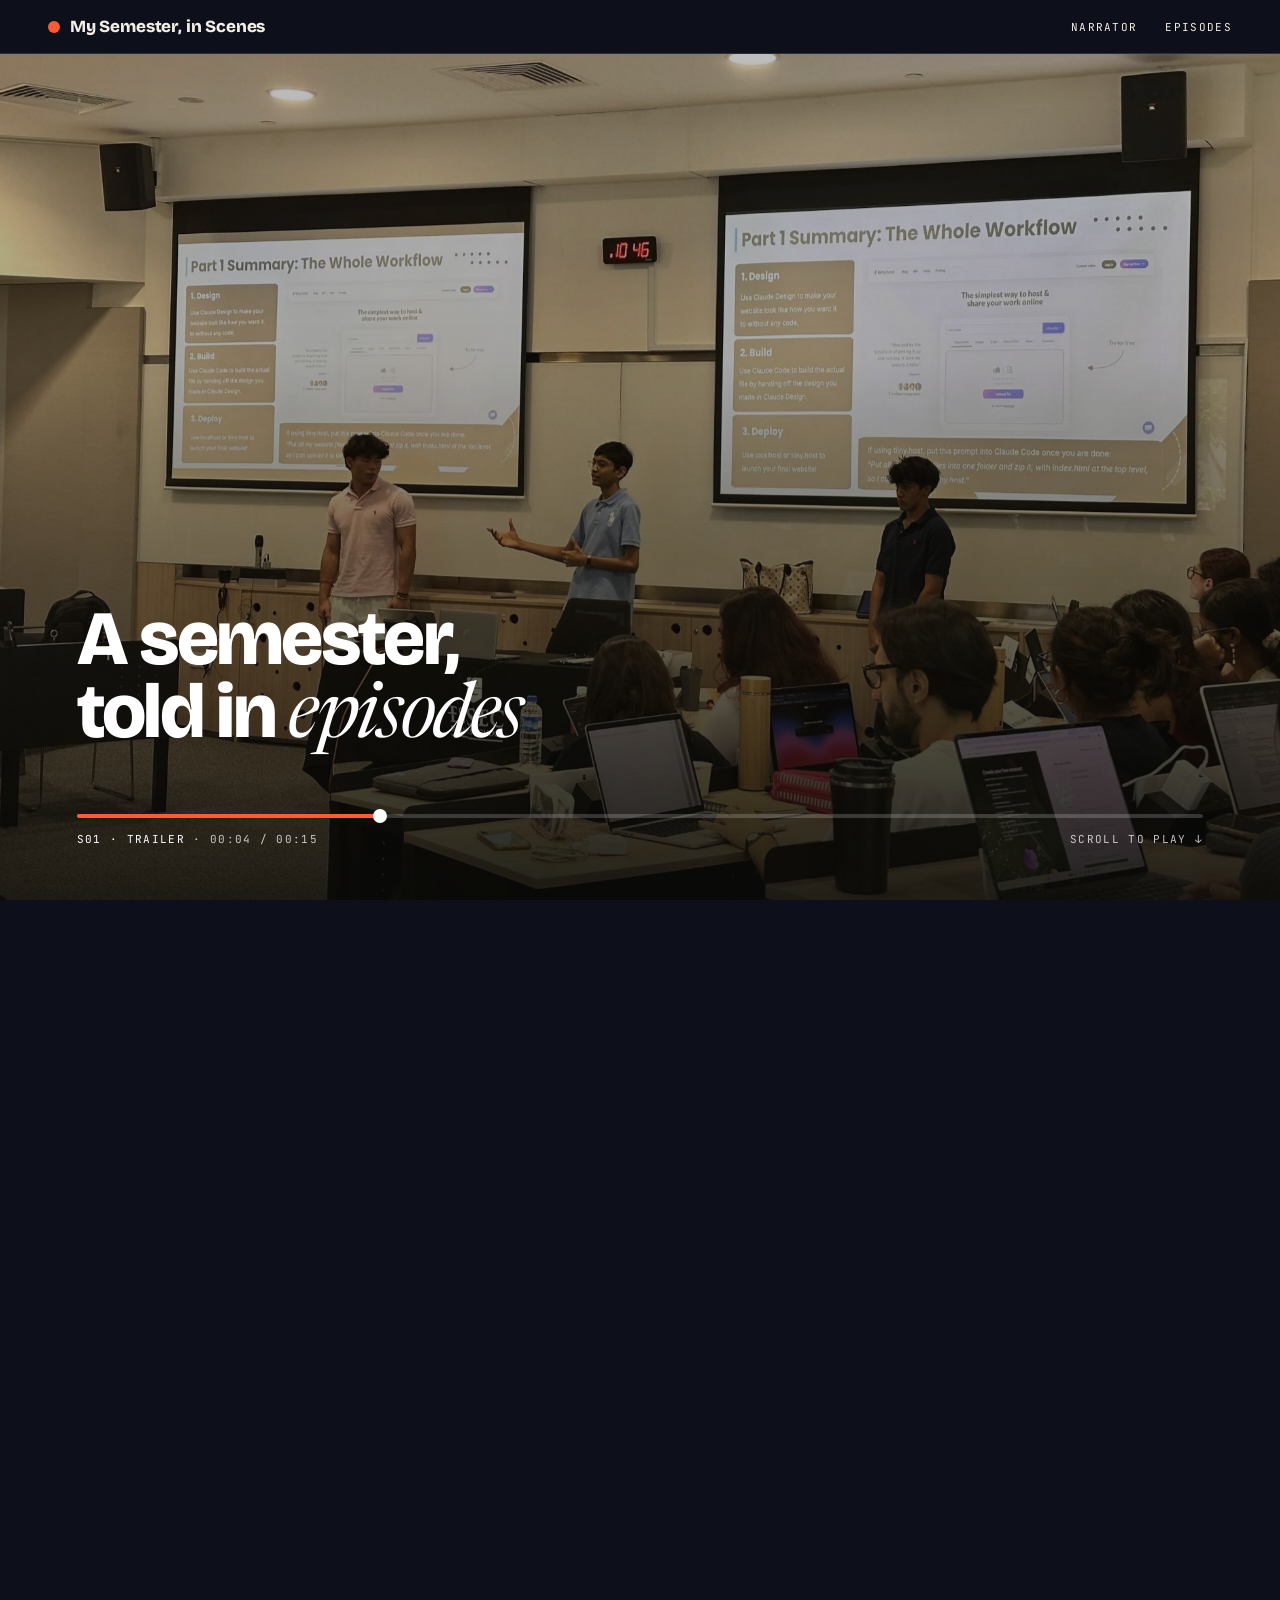
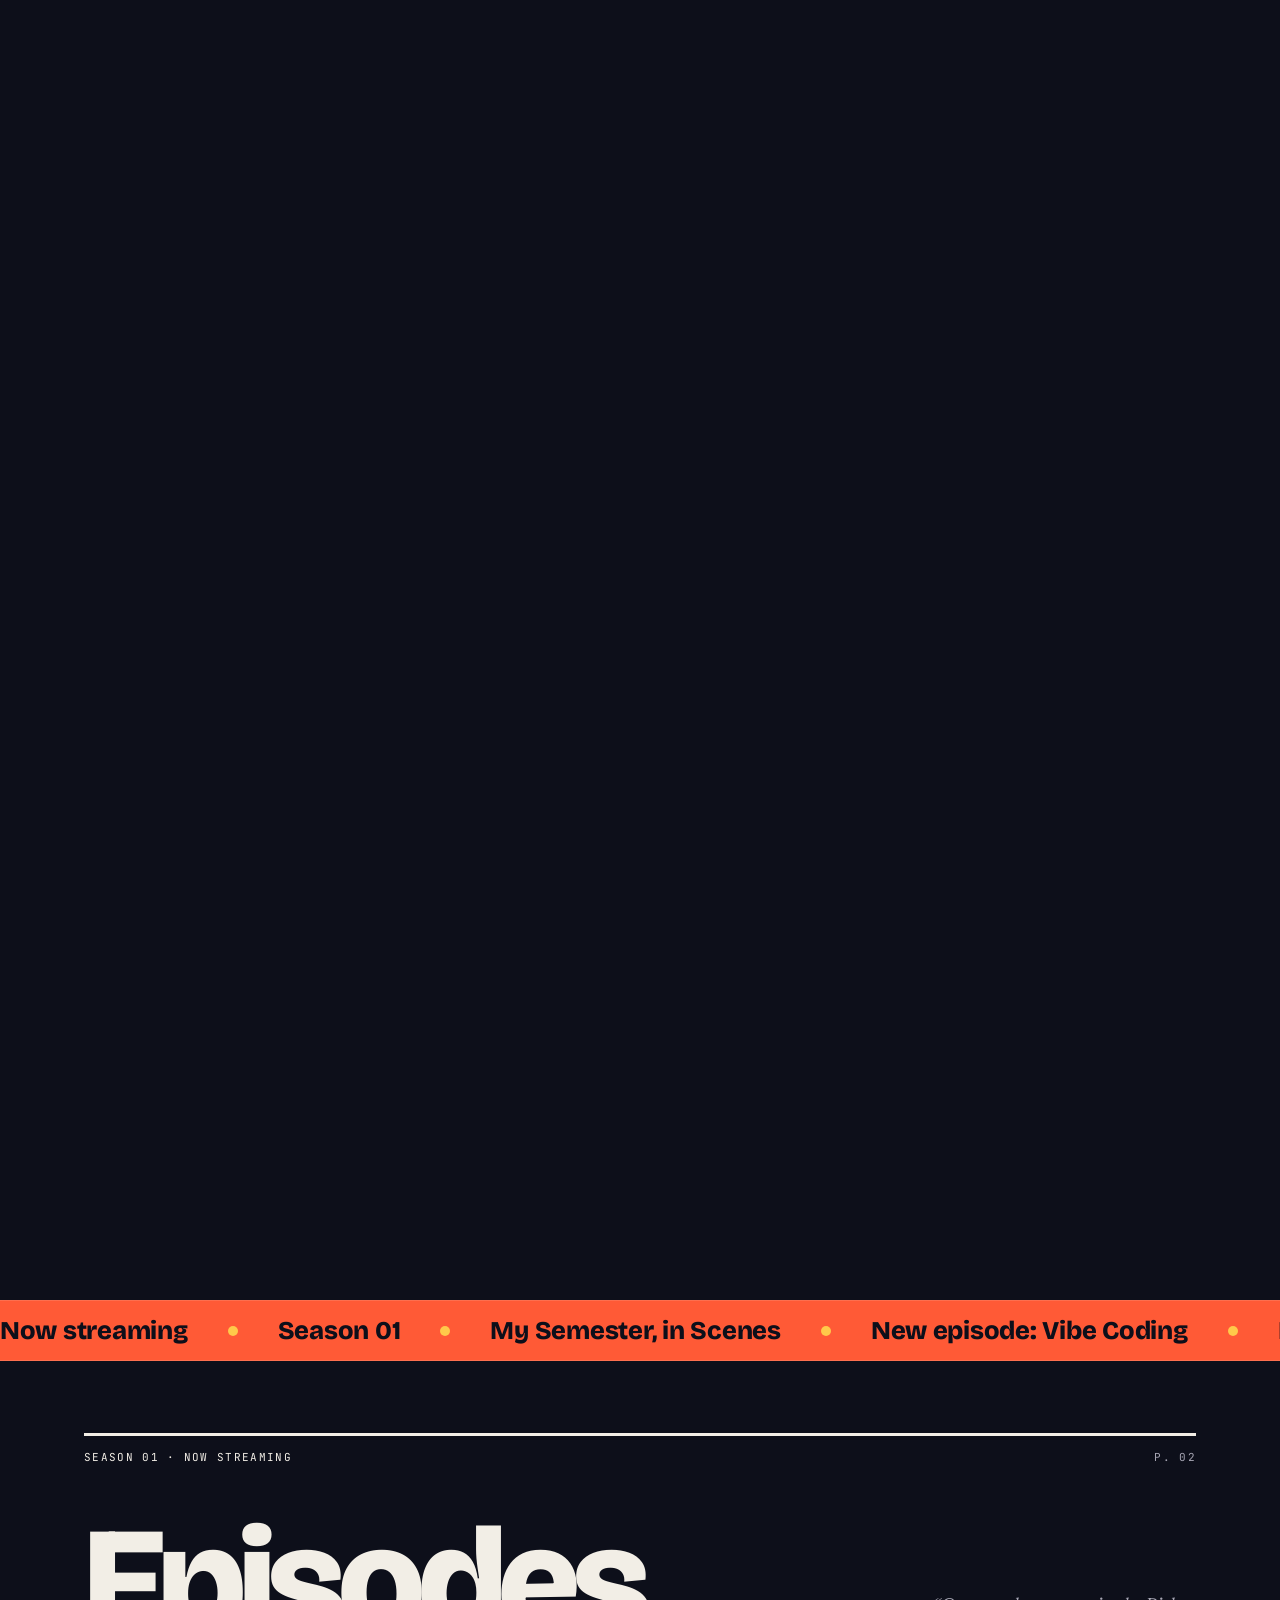
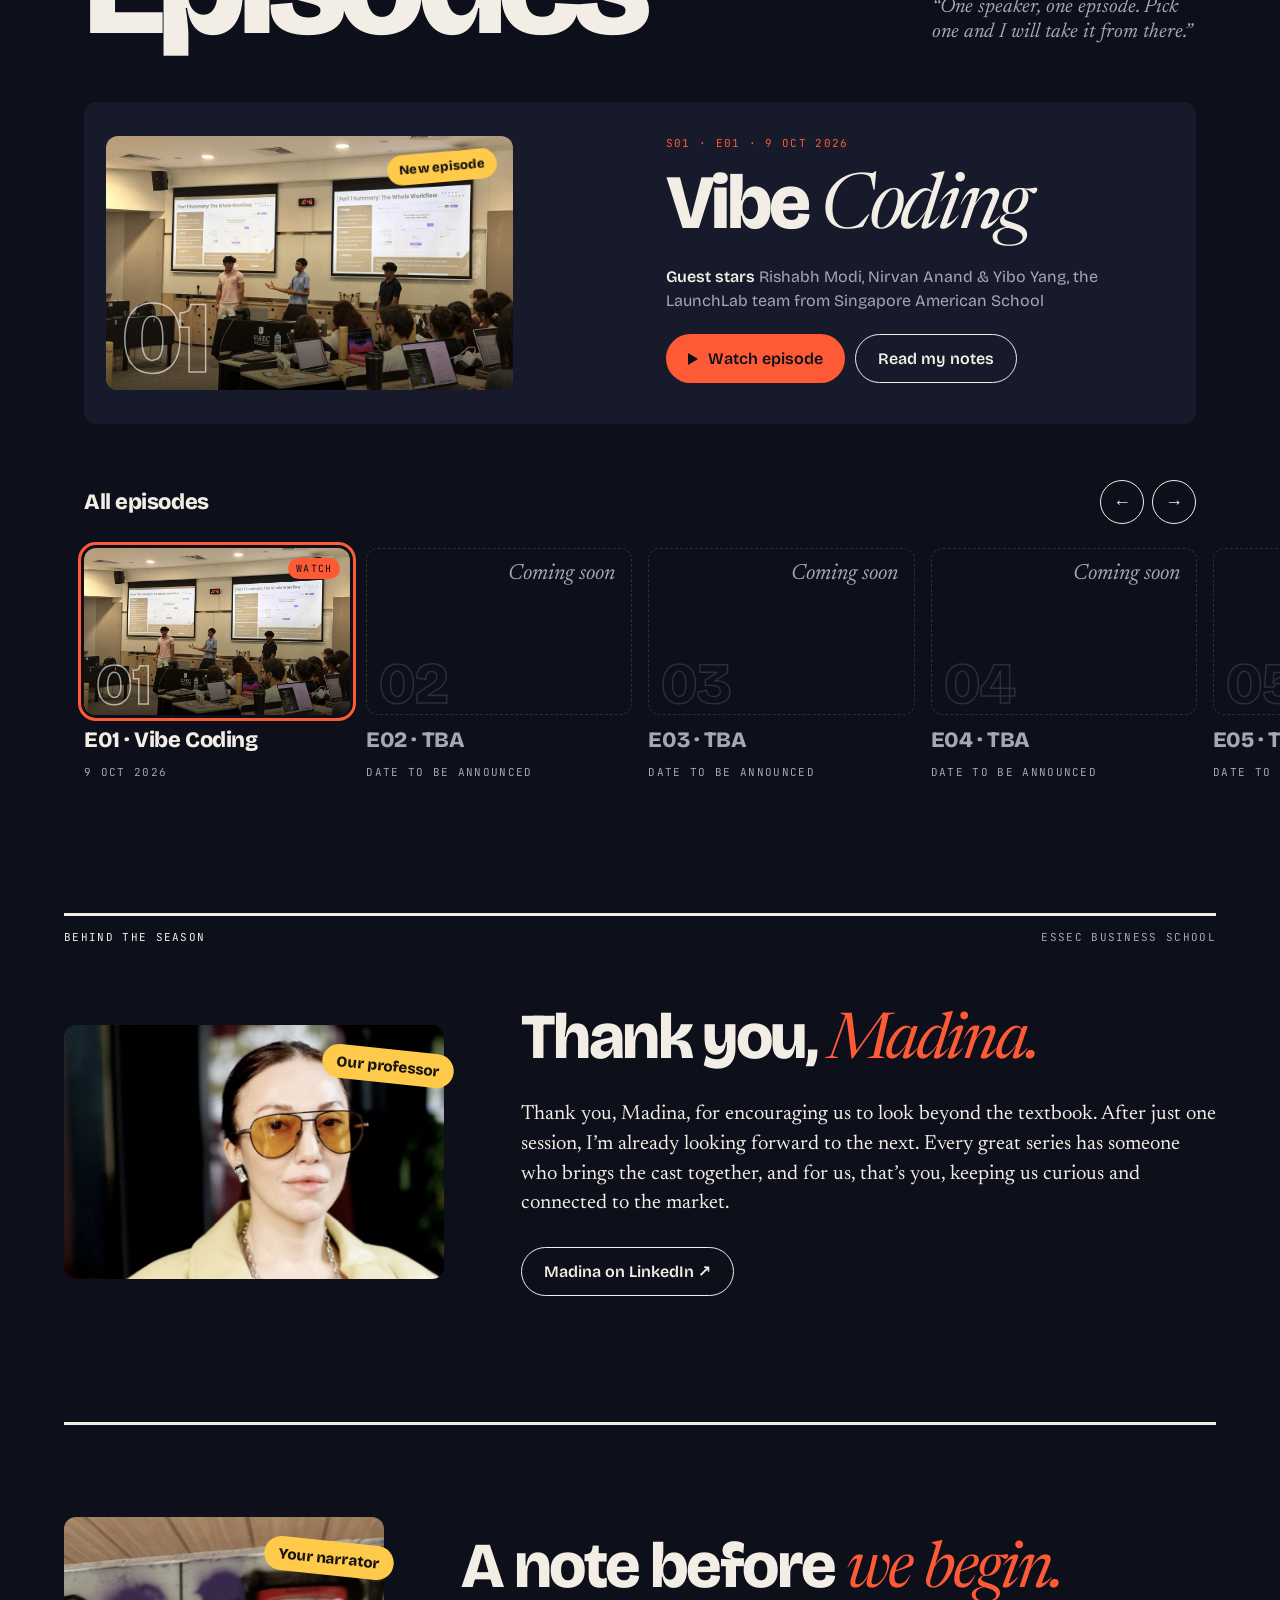
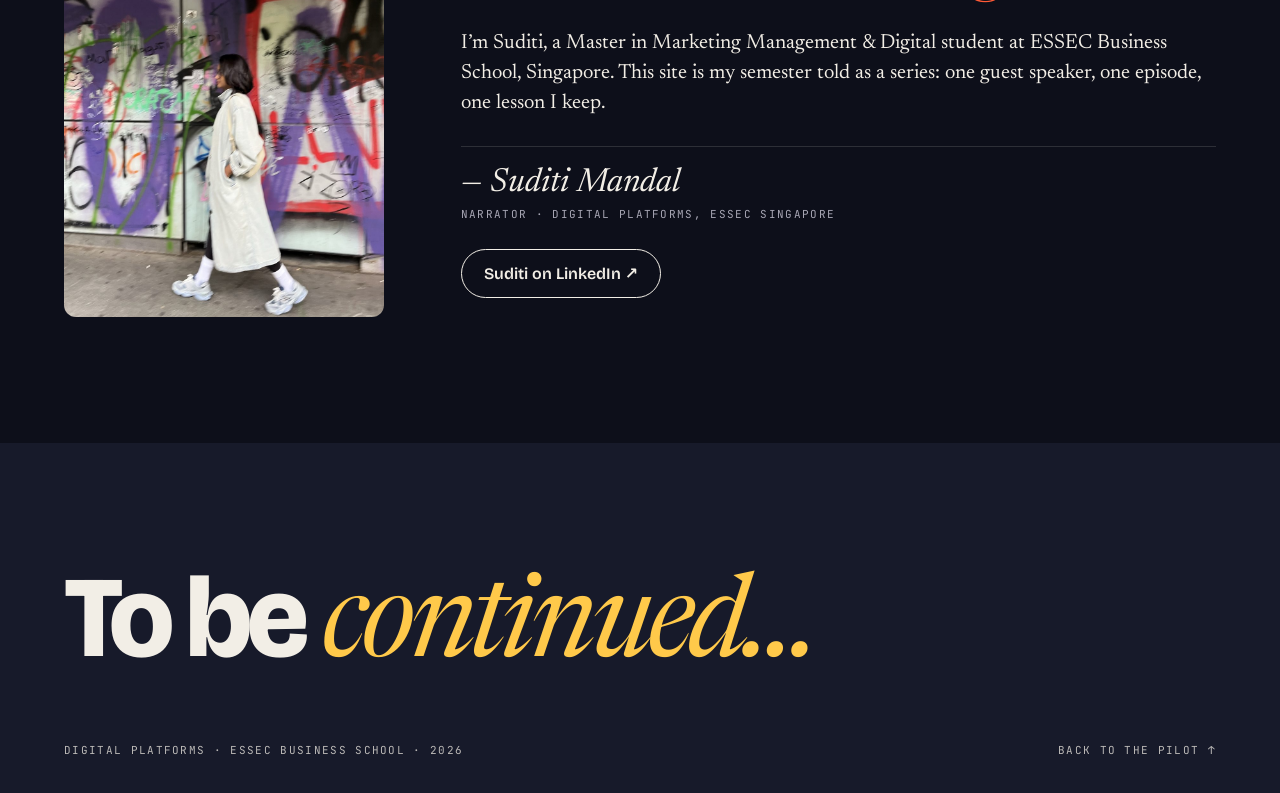
==== index.html @ f357f861 "Add LinkedIn links for Suditi and the Episode 01 guest stars Co-Authored-By: Claude Opus 5.5 <norepl" ====
<!DOCTYPE html>
<html lang="en" data-palette="midnight-reel" data-reveal-style="rise">
<head>
<meta charset="utf-8">
<meta name="viewport" content="width=device-width, initial-scale=1">
<title>My Semester, in Scenes</title>
<meta name="description" content="Suditi's semester at ESSEC Business School, told as a series. One guest speaker, one episode, one lesson.">
<script>document.documentElement.classList.add('js');</script>
<link rel="preconnect" href="https://fonts.googleapis.com">
<link rel="preconnect" href="https://fonts.gstatic.com" crossorigin>
<link rel="stylesheet" href="https://fonts.googleapis.com/css2?family=Bricolage+Grotesque:opsz,wght@12..96,400;12..96,600;12..96,800&family=Newsreader:ital,opsz,wght@0,6..72,400;1,6..72,400&family=JetBrains+Mono:wght@400;500&display=swap">
<link rel="stylesheet" href="css/styles.css">
<link rel="stylesheet" href="css/home.css">
</head>
<body>

<header class="site-header">
  <a class="brand" href="#top"><span class="brand-dot"></span>My Semester, in Scenes</a>
  <nav class="site-nav mono">
    <a class="hover-acc" href="#about">Narrator</a>
    <a class="hover-acc" href="#episodes">Episodes</a>
  </nav>
</header>

<main>

  <!-- ===== HERO: scroll-scrubbed trailer.
       To use a video: add data-video="assets/your-trailer.mp4" to the section.
       Export it with a keyframe on every frame (ffmpeg -g 1) so scrubbing is smooth. ===== -->
  <section class="hero" id="top" data-hero style="--hero-len:500vh">
    <div class="hero-stage">
      <div class="hero-title" data-hero-title>
        <h1>My Semester, <span class="it">in Scenes</span></h1>
        <div class="hero-meta mono"><span>Season 01 · Fall 2026</span><span>Digital Platforms · ESSEC</span></div>
      </div>

      <div class="hero-frame" data-hero-frame>
        <div class="hero-still" data-hero-still>
          <img src="assets/ep01-key-art.jpg" alt="The LaunchLab team presenting to the class at ESSEC" width="2048" height="1536">
        </div>
        <div class="hero-shade"></div>

        <div class="hero-caps">
          <p class="hero-cap" data-cue="-1,0.15" style="max-width:13ch"><span class="it is-acc">Suditi</span> presents</p>
          <p class="hero-cap" data-cue="0.2,0.35" style="max-width:14ch">A semester, told in <span class="it">episodes</span></p>
          <p class="hero-cap" data-cue="0.4,0.55" style="max-width:15ch">Every guest speaker is a new <span class="it">episode</span></p>
          <p class="hero-cap" data-cue="0.6,0.75" style="max-width:14ch">Season 1. <span class="it is-pop">Now streaming.</span></p>
          <p class="hero-cap is-serif" data-cue="0.81,2">Scroll to begin</p>
        </div>

        <div class="hero-player mono">
          <div class="hero-track"><div class="hero-bar" data-hero-bar></div><div class="hero-knob" data-hero-knob></div></div>
          <div class="hero-time">
            <span><strong>S01 · Trailer</strong>  ·  <span data-hero-tc>00:00 / 00:15</span></span>
            <span class="hero-cue" data-hero-cue>Scroll to play ↓</span>
          </div>
        </div>
      </div>
    </div>
  </section>

  <!-- ===== TICKER ===== -->
  <div class="ticker" aria-hidden="true">
    <div class="ticker-track" data-ticker>
      <span>Now streaming</span><span>Season 01</span><span>My Semester, in Scenes</span><span>New episode: Vibe Coding</span>
      <span>Now streaming</span><span>Season 01</span><span>My Semester, in Scenes</span><span>New episode: Vibe Coding</span>
    </div>
  </div>

  <!-- ===== EPISODES ===== -->
  <section class="episodes" id="episodes">
    <div class="wrap">
      <div class="rule-row mono">
        <span data-reveal>Season 01 · Now streaming</span><span class="muted" data-reveal>p. 02</span>
      </div>
      <div class="episodes-head">
        <h2 class="episodes-title" data-reveal>Episodes</h2>
        <p class="narrator" data-reveal style="--d:140ms">“One speaker, one episode. Pick one and I will take it from there.”</p>
      </div>

      <!-- Featured episode: point it at the newest episode file. -->
      <article class="feature" data-reveal>
        <a class="thumb" href="episode-01-vibe-coding.html">
          <img src="assets/ep01-key-art.jpg" alt="Episode 01 key art" width="2048" height="1536" loading="lazy">
          <span class="thumb-num" aria-hidden="true">01</span>
          <span class="feature-badge">New episode</span>
        </a>
        <div class="feature-copy">
          <span class="mono feature-kicker">S01 · E01 · 9 Oct 2026</span>
          <h3>Vibe <span class="it">Coding</span></h3>
          <p class="credits"><strong>Guest stars</strong> Rishabh Modi, Nirvan Anand &amp; Yibo Yang, the LaunchLab team from Singapore American School</p>
          <div class="btn-row">
            <a class="btn btn-primary" href="episode-01-vibe-coding.html"><span class="play-icon"></span>Watch episode</a>
            <a class="btn btn-outline" href="episode-01-vibe-coding.html#notes">Read my notes</a>
          </div>
        </div>
      </article>

      <div class="rail-head">
        <span class="rail-title">All episodes</span>
        <div class="rail-btns">
          <button class="rail-btn" type="button" aria-label="Previous" data-rail="-1">←</button>
          <button class="rail-btn" type="button" aria-label="Next" data-rail="1">→</button>
        </div>
      </div>
    </div>

    <!-- To add an episode: turn its "Coming soon" card into a copy of the E01 card. -->
    <div class="rail" data-rail-track>
      <a class="rail-item" href="episode-01-vibe-coding.html">
        <div class="thumb">
          <img src="assets/ep01-key-art.jpg" alt="" width="2048" height="1536" loading="lazy">
          <span class="thumb-num" aria-hidden="true">01</span>
          <span class="rail-watch mono">Watch</span>
        </div>
        <span class="rail-name">E01 · Vibe Coding</span>
        <span class="rail-date mono">9 Oct 2026</span>
      </a>
      <div class="rail-item is-soon">
        <div class="soon-box"><span class="it">Coming soon</span><span class="thumb-num" aria-hidden="true">02</span></div>
        <span class="rail-name">E02 · TBA</span>
        <span class="rail-date mono">Date to be announced</span>
      </div>
      <div class="rail-item is-soon">
        <div class="soon-box"><span class="it">Coming soon</span><span class="thumb-num" aria-hidden="true">03</span></div>
        <span class="rail-name">E03 · TBA</span>
        <span class="rail-date mono">Date to be announced</span>
      </div>
      <div class="rail-item is-soon">
        <div class="soon-box"><span class="it">Coming soon</span><span class="thumb-num" aria-hidden="true">04</span></div>
        <span class="rail-name">E04 · TBA</span>
        <span class="rail-date mono">Date to be announced</span>
      </div>
      <div class="rail-item is-soon">
        <div class="soon-box"><span class="it">Coming soon</span><span class="thumb-num" aria-hidden="true">05</span></div>
        <span class="rail-name">E05 · TBA</span>
        <span class="rail-date mono">Date to be announced</span>
      </div>
    </div>
  </section>

  <!-- ===== THANK YOU: the professor behind the season ===== -->
  <section class="thanks" id="thanks">
    <div class="wrap">
      <div class="rule-row mono">
        <span data-reveal>Behind the season</span><span class="muted" data-reveal>ESSEC Business School</span>
      </div>
      <div class="letter-grid">
        <div class="portrait is-landscape" data-reveal>
          <img src="assets/madina-kalyayeva.jpg" alt="Portrait of Madina Kalyayeva" width="800" height="1123" loading="lazy">
          <span class="sticker-r">Our professor</span>
        </div>
        <div class="letter-copy">
          <h2 class="h2" data-reveal>Thank you, <span class="it">Madina.</span></h2>
          <p class="letter-body" data-reveal style="--d:140ms">Thank you, Madina, for encouraging us to look beyond the textbook. After just one session, I’m already looking forward to the next. Every great series has someone who brings the cast together, and for us, that’s you, keeping us curious and connected to the market.</p>
          <a class="btn btn-outline" data-reveal style="--d:260ms" href="https://www.linkedin.com/in/madinak/" target="_blank" rel="noopener">Madina on LinkedIn ↗</a>
        </div>
      </div>
    </div>
  </section>

  <!-- ===== EDITOR'S LETTER ===== -->
  <section class="letter" id="about">
    <div class="wrap">
      <div class="rule-row mono">
        <span data-reveal>Editor’s letter</span><span class="muted" data-reveal>p. 03</span>
      </div>
      <div class="letter-grid">
        <div class="portrait" data-reveal>
          <img src="assets/suditi-portrait.jpg" alt="Suditi Mandal" width="1000" height="1333">
          <span class="sticker-r">Your narrator</span>
        </div>
        <div class="letter-copy">
          <h2 class="h2" data-reveal>A note before <span class="it">we begin.</span></h2>
          <p class="letter-body" data-reveal style="--d:140ms">I’m Suditi, a Master in Marketing Management &amp; Digital student at ESSEC Business School, Singapore. This site is my semester told as a series: one guest speaker, one episode, one lesson I keep.</p>
          <div class="signoff" data-reveal style="--d:260ms">
            <span class="signoff-name">— Suditi Mandal</span>
            <span class="mono muted">Narrator · Digital Platforms, ESSEC Singapore</span>
          </div>
          <a class="btn btn-outline" data-reveal style="--d:340ms" href="https://www.linkedin.com/in/suditi-mandal-130b87212/" target="_blank" rel="noopener">Suditi on LinkedIn ↗</a>
        </div>
      </div>
    </div>
  </section>

</main>

<footer class="site-footer">
  <div class="wrap">
    <p class="footer-line" data-reveal>To be <span class="it">continued…</span></p>
    <div class="footer-meta mono">
      <span>Digital Platforms · ESSEC Business School · 2026</span>
      <a href="#top">Back to the pilot ↑</a>
    </div>
  </div>
</footer>

<script src="js/episode.js" defer></script>
<script src="js/home.js" defer></script>
</body>
</html>
---- css/styles.css ----
/* ==========================================================
   My Semester, in Scenes: shared styles
   Palette: set data-palette on <html> to switch.
   Default is "Midnight Reel".
   ========================================================== */

:root {
  --bg: #0d0f1a;
  --card: #171a2a;
  --ink: #f2eee6;
  --mute: #a7a6b4;
  --line: rgba(242, 238, 230, .14);
  --acc: #ff5a36;
  --onacc: #0d0f1a;
  --pop: #ffc94a;

  --sans: 'Bricolage Grotesque', system-ui, sans-serif;
  --serif: 'Newsreader', serif;
  --mono: 'JetBrains Mono', monospace;
  --ease: cubic-bezier(.2, .7, .2, 1);
  --gutter: clamp(16px, 5vw, 80px);
}

html[data-palette="paper-cobalt"] {
  --bg: #f3efe6; --card: #e9e4d8; --ink: #16150f; --mute: #5d594f;
  --line: rgba(22, 21, 15, .16); --acc: #2f4bff; --onacc: #ffffff; --pop: #ff6a3d;
}
html[data-palette="cream-tomato"] {
  --bg: #f6f0e3; --card: #ece4d2; --ink: #1c1a16; --mute: #615b50;
  --line: rgba(28, 26, 22, .16); --acc: #d93d25; --onacc: #ffffff; --pop: #7fd1b9;
}
html[data-palette="ink-lime"] {
  --bg: #121211; --card: #1d1d1b; --ink: #f1efe8; --mute: #a5a29b;
  --line: rgba(241, 239, 232, .16); --acc: #c6f35e; --onacc: #121211; --pop: #ff7ab8;
}

/* ---------- Base ---------- */

*, *::before, *::after { box-sizing: border-box; }
html { scroll-behavior: smooth; }
body {
  margin: 0;
  background: var(--bg);
  color: var(--ink);
  font-family: var(--sans);
  -webkit-font-smoothing: antialiased;
  min-height: 100vh;
}
a { color: inherit; text-decoration: none; }
a:hover { color: inherit; }
img { display: block; }

.mono {
  font-family: var(--mono);
  font-size: 11px;
  letter-spacing: .12em;
  text-transform: uppercase;
}
.it { font-family: var(--serif); font-weight: 400; font-style: italic; }
.nowrap { white-space: nowrap; }
.muted { color: var(--mute); }
.wrap { max-width: 1240px; margin: 0 auto; }
.stack { display: flex; flex-direction: column; gap: clamp(32px, 4vw, 52px); }

/* ---------- Scroll reveal ----------
   Only hidden when JS is running, so the page still reads without it.
   Delay per element: style="--d:120ms". */

html.js [data-reveal] {
  opacity: 0;
  transform: translateY(36px);
  transition:
    opacity 1.3s var(--ease) var(--d, 0ms),
    transform 1.4s var(--ease) var(--d, 0ms),
    filter 1.3s ease var(--d, 0ms);
}
html.js[data-reveal-style="blur"] [data-reveal] { filter: blur(8px); }
html.js[data-reveal-style="fade"] [data-reveal] { transform: none; }
html.js [data-reveal].is-in { opacity: 1; transform: none; filter: none; }

@media (prefers-reduced-motion: reduce) {
  html { scroll-behavior: auto; }
  html.js [data-reveal] { opacity: 1; transform: none; filter: none; transition: none; }
}

/* ---------- Header ---------- */

.site-header {
  position: fixed; top: 0; left: 0; right: 0; z-index: 40;
  display: flex; justify-content: space-between; align-items: center; gap: 16px;
  padding: 16px clamp(16px, 4vw, 48px);
  background: var(--bg);
  border-bottom: 1px solid var(--line);
}
.brand {
  display: flex; align-items: center; gap: 10px;
  white-space: nowrap; font-weight: 800; font-size: 17px; letter-spacing: -.01em;
}
.brand-dot { width: 12px; height: 12px; border-radius: 50%; background: var(--acc); }
.hover-acc { white-space: nowrap; transition: color .2s; }
.hover-acc:hover { color: var(--acc); }
.progress { position: absolute; left: 0; bottom: -1px; width: 100%; height: 3px; }
.progress-bar { height: 100%; width: 0%; background: var(--acc); }

/* ---------- Buttons ---------- */

.btn-row { display: flex; flex-wrap: wrap; gap: 10px; }
.btn {
  display: flex; align-items: center; gap: 10px; white-space: nowrap;
  font-weight: 600; font-size: 16px; padding: 14px 22px; border-radius: 999px;
}
.btn-primary { background: var(--acc); color: var(--onacc); transition: transform .3s; }
.btn-primary:hover { transform: scale(1.04); color: var(--onacc); }
.btn-outline { border: 1.5px solid var(--ink); transition: background .3s, color .3s; }
.btn-outline:hover { background: var(--ink); color: var(--bg); }
.play-icon {
  width: 0; height: 0;
  border-left: 10px solid currentColor;
  border-top: 6px solid transparent;
  border-bottom: 6px solid transparent;
}
.pill-link {
  align-self: flex-start; padding: 8px 12px; border-radius: 999px;
  border: 1.5px solid var(--ink); transition: background .2s, color .2s;
}
.pill-link:hover { background: var(--ink); color: var(--bg); }

/* ---------- Shared type ---------- */

.h2 {
  margin: 0; font-weight: 800;
  font-size: clamp(48px, 7vw, 104px); line-height: .88; letter-spacing: -.045em;
}
.h2-xl {
  margin: 0; font-weight: 800;
  font-size: clamp(56px, 9vw, 140px); line-height: .85; letter-spacing: -.05em;
}
.narrator {
  margin: 0; font-family: var(--serif); font-style: italic;
  font-size: clamp(18px, 1.6vw, 22px); line-height: 1.3;
}
.body-serif {
  margin: 0; font-family: var(--serif);
  font-size: clamp(19px, 1.5vw, 22px); line-height: 1.6; text-wrap: pretty;
}
.rule-row {
  display: flex; flex-wrap: wrap; justify-content: space-between; align-items: baseline; gap: 6px 16px;
  border-top: 3px solid var(--ink); padding-top: 14px; white-space: nowrap;
}
---- css/home.css ----
/* ==========================================================
   Home page: trailer hero, ticker, editor's letter, episodes.
   Uses the colours, fonts and reveal from styles.css.
   ========================================================== */

.site-nav { display: flex; gap: clamp(12px, 3vw, 28px); }

/* ---------- Hero: scroll-scrubbed trailer ----------
   The section is tall; the stage sticks while you scroll through it.
   js/home.js maps scroll progress (0 to 1) onto the frame, captions and
   timeline. Set the length with style="--hero-len:500vh". */

.hero { position: relative; height: var(--hero-len, 500vh); }
.hero-stage { position: sticky; top: 0; height: 100vh; height: 100svh; overflow: hidden; }

.hero-title {
  position: absolute; left: clamp(16px, 4vw, 48px); right: clamp(16px, 4vw, 48px); top: 76px;
  display: flex; flex-wrap: wrap; justify-content: space-between; align-items: flex-end; gap: 12px 24px;
}
.hero-title h1 {
  margin: 0; font-weight: 800;
  font-size: clamp(40px, 7vw, 124px); line-height: .86; letter-spacing: -.045em;
}
.hero-title h1 .it { letter-spacing: -.02em; color: var(--acc); }
.hero-meta { display: flex; flex-direction: column; gap: 4px; color: var(--mute); padding-bottom: 8px; }

/* Starts as a framed panel under the title, grows to full screen. */
.hero-frame {
  position: absolute; inset: 0; background: #15140f; color: #fff;
  clip-path: inset(30vh 4vw 5vh 4vw round 12px); will-change: clip-path;
}
.hero-still { position: absolute; inset: 0; will-change: transform; transform: scale(1.12); }
.hero-still img, .hero-still video {
  position: absolute; inset: 0; width: 100%; height: 100%; object-fit: cover; object-position: 50% 55%; display: block;
}
.hero-shade {
  position: absolute; inset: 0;
  background: linear-gradient(rgba(10, 10, 8, .25), rgba(10, 10, 8, .35) 40%, rgba(10, 10, 8, .9));
}

.hero-caps {
  position: absolute; left: clamp(20px, 6vw, 88px); right: clamp(20px, 6vw, 88px);
  bottom: clamp(110px, 16vh, 150px); display: grid;
}
.hero-cap {
  grid-area: 1 / 1; margin: 0; opacity: 0;
  font-weight: 800; font-size: clamp(34px, 6vw, 92px); line-height: .95; letter-spacing: -.035em; text-wrap: balance;
}
.hero-cap:first-child { opacity: 1; }
.hero-cap .is-acc { color: var(--acc); }
.hero-cap .is-pop { color: var(--pop); }
.hero-cap.is-serif {
  font-family: var(--serif); font-weight: 400; font-style: italic;
  font-size: clamp(40px, 7vw, 108px); letter-spacing: -.02em;
}

.hero-player {
  position: absolute; left: clamp(20px, 6vw, 88px); right: clamp(20px, 6vw, 88px);
  bottom: clamp(36px, 6vh, 56px); display: flex; flex-direction: column; gap: 14px;
}
.hero-track { position: relative; height: 4px; border-radius: 4px; background: rgba(255, 255, 255, .18); }
.hero-bar { position: absolute; left: 0; top: 0; bottom: 0; width: 0%; border-radius: 4px; background: var(--acc); }
.hero-knob {
  position: absolute; top: 50%; left: 0%; width: 14px; height: 14px; margin: -7px 0 0 -7px;
  border-radius: 50%; background: #fff;
}
.hero-time { display: flex; justify-content: space-between; gap: 12px; white-space: nowrap; color: rgba(255, 255, 255, .75); }
.hero-time strong { color: #fff; font-weight: 400; }
.hero-cue { transition: opacity .3s; }

/* ---------- Ticker ---------- */

.ticker {
  overflow: hidden; background: var(--acc); color: var(--onacc);
  padding: 14px 0; border-block: 1px solid var(--line);
}
.ticker-track {
  display: flex; width: max-content; gap: 40px; white-space: nowrap;
  font-weight: 800; font-size: clamp(18px, 2vw, 26px); letter-spacing: -.01em;
  animation: ticker 40s linear infinite;
}
.ticker-track span { display: flex; gap: 40px; align-items: center; }
.ticker-track span::after { content: ""; width: 10px; height: 10px; border-radius: 50%; background: var(--pop); }
@keyframes ticker { to { transform: translateX(-50%); } }

/* ---------- Editor's letter and Madina's thank-you ----------
   Same layout for both: photo on the left, text on the right.
   Photo widths: portrait 320px, Madina's landscape photo 380px. */

/* Episodes above already ends with a full gap, so Madina's section adds none on top. */
.letter, .thanks { padding: clamp(88px, 14vh, 150px) var(--gutter); scroll-margin-top: 60px; }
.thanks { padding-top: 0; padding-bottom: 0; }
.letter .wrap, .thanks .wrap { display: flex; flex-direction: column; gap: clamp(36px, 5vw, 64px); }
.letter-grid {
  --photo-max: 320px;
  display: grid; grid-template-columns: minmax(0, var(--photo-max)) minmax(0, 1fr);
  gap: clamp(36px, 6vw, 96px); align-items: center;
}
.thanks .letter-grid { --photo-max: 380px; }
.portrait { position: relative; }
.portrait img {
  width: 100%; height: auto; aspect-ratio: 4 / 5; object-fit: cover; object-position: 50% 45%; border-radius: 12px;
}
.portrait.is-landscape img { aspect-ratio: 3 / 2; object-position: 50% 12%; }
.portrait .sticker-r {
  position: absolute; right: -10px; top: 24px; transform: rotate(6deg);
  background: var(--pop); color: #16150f; font-weight: 800; font-size: 15px;
  padding: 8px 14px; border-radius: 999px; white-space: nowrap;
}
.letter-copy { display: flex; flex-direction: column; gap: 28px; }
.letter-copy .h2 { font-size: clamp(36px, 5vw, 72px); line-height: .9; letter-spacing: -.04em; }
.letter-copy .h2 .it { color: var(--acc); }
.letter-copy .btn { align-self: flex-start; }
.letter-body {
  margin: 0; font-family: var(--serif);
  font-size: clamp(18px, 1.6vw, 22px); line-height: 1.45; text-wrap: pretty;
}
.signoff { display: flex; flex-direction: column; gap: 6px; border-top: 1px solid var(--line); padding-top: 20px; }
.signoff-name { font-family: var(--serif); font-style: italic; font-size: clamp(26px, 2.6vw, 36px); line-height: 1; }

@media (max-width: 720px) {
  .letter-grid { grid-template-columns: 1fr; }
  .portrait { max-width: 260px; }
}

/* ---------- Episodes ---------- */

.episodes { padding: clamp(40px, 8vh, 80px) 0 clamp(88px, 14vh, 150px); scroll-margin-top: 60px; }
.episodes > .wrap {
  padding: 0 var(--gutter); display: flex; flex-direction: column; gap: clamp(36px, 5vw, 56px);
}
.episodes-head { display: flex; flex-wrap: wrap; justify-content: space-between; align-items: flex-end; gap: 16px 40px; }
.episodes-title { margin: 0; font-weight: 800; font-size: clamp(64px, 12vw, 184px); line-height: .82; letter-spacing: -.05em; }
.episodes-head .narrator { max-width: 24ch; line-height: 1.25; color: var(--mute); }

.thumb {
  position: relative; display: block; aspect-ratio: 16 / 10; border-radius: 12px; overflow: hidden;
  background: repeating-linear-gradient(135deg, rgba(255, 255, 255, .05) 0 2px, transparent 2px 14px), #15140f;
}
.thumb img { position: absolute; inset: 0; width: 100%; height: 100%; object-fit: cover; object-position: 50% 58%; }
.thumb::after { content: ""; position: absolute; inset: 0; background: linear-gradient(transparent 45%, rgba(0, 0, 0, .65)); }
.thumb-num {
  position: absolute; z-index: 1; left: 16px; bottom: 10px;
  font-weight: 800; line-height: .8; letter-spacing: -.04em;
  color: transparent; -webkit-text-stroke: 1.5px rgba(255, 255, 255, .6);
}

.feature {
  display: grid; grid-template-columns: repeat(auto-fit, minmax(min(100%, 380px), 1fr));
  gap: clamp(24px, 4vw, 56px); align-items: center;
  background: var(--card); border-radius: 12px; padding: clamp(14px, 2vw, 22px);
}
/* Image is 80% of its column: 20% smaller than the full column. */
.feature .thumb { width: 80%; transition: opacity .3s; }
.feature .thumb:hover { opacity: .92; }
.feature .thumb-num { font-size: clamp(64px, 8vw, 120px); }
.feature-badge {
  position: absolute; z-index: 1; right: 16px; top: 16px; transform: rotate(-5deg);
  background: var(--pop); color: #16150f; font-weight: 800; font-size: 13px; letter-spacing: .02em;
  padding: 7px 12px; border-radius: 999px; white-space: nowrap;
}
.feature-copy {
  display: flex; flex-direction: column; gap: 20px;
  padding: clamp(4px, 1vw, 12px) clamp(4px, 1.5vw, 20px) clamp(8px, 1.5vw, 20px) 0;
}
.feature-kicker { color: var(--acc); }
.credits { margin: 0; font-size: 16px; line-height: 1.55; color: var(--mute); }
.credits strong { color: var(--ink); font-weight: 600; }
.feature-copy h3 { margin: 0; font-weight: 800; font-size: clamp(48px, 6vw, 88px); line-height: .88; letter-spacing: -.045em; }

.rail-head { display: flex; justify-content: space-between; align-items: center; gap: 16px; }
.rail-title { font-weight: 800; font-size: 22px; letter-spacing: -.02em; white-space: nowrap; }
.rail-btns { display: flex; gap: 8px; }
.rail-btn {
  width: 44px; height: 44px; border-radius: 50%; border: 1.5px solid var(--ink);
  background: transparent; color: var(--ink); font-size: 18px; cursor: pointer;
  transition: background .2s, color .2s;
}
.rail-btn:hover { background: var(--ink); color: var(--bg); }

/* Side padding lines the first card up with the 1240px content column. */
.rail {
  --rail-pad: max(var(--gutter), calc((100% - 1240px) / 2 + var(--gutter)));
  display: flex; gap: 16px; overflow-x: auto; scroll-snap-type: x mandatory;
  scroll-padding-inline: var(--rail-pad); scrollbar-width: none;
  padding: 24px var(--rail-pad) 8px;
}
.rail::-webkit-scrollbar { display: none; }
.rail-item { flex: none; width: clamp(208px, 20.8vw, 272px); scroll-snap-align: start; display: flex; flex-direction: column; gap: 12px; }
a.rail-item { transition: transform .5s var(--ease); }
a.rail-item:hover { transform: translateY(-6px); }
.rail-item .thumb { outline: 3px solid var(--acc); outline-offset: 3px; }
.rail-item .thumb::after { background: linear-gradient(transparent 40%, rgba(0, 0, 0, .7)); }
.rail-item .thumb-num { left: 12px; bottom: 6px; font-size: 58px; letter-spacing: 0; }
.rail-watch {
  position: absolute; z-index: 1; right: 10px; top: 10px;
  background: var(--acc); color: var(--onacc); font-size: 10px; padding: 4px 8px; border-radius: 999px;
}
.rail-name { font-weight: 800; font-size: 22px; letter-spacing: -.02em; }
.rail-date { color: var(--mute); }

.soon-box {
  position: relative; aspect-ratio: 16 / 10; border-radius: 12px; border: 1.5px dashed var(--line);
  display: flex; align-items: flex-start; justify-content: flex-end; padding: 14px 16px;
}
.soon-box .it { font-size: 22px; color: var(--mute); }
.soon-box .thumb-num { left: 12px; bottom: 6px; font-size: 58px; letter-spacing: 0; -webkit-text-stroke-color: var(--line); }
.is-soon .rail-name { color: var(--mute); }

/* ---------- Footer (fixed dark panel, reads on every palette) ---------- */

.site-footer { background: #171a2a; color: #f2eee6; padding: clamp(80px, 14vh, 150px) var(--gutter) 36px; }
.site-footer .wrap { display: flex; flex-direction: column; gap: 64px; }
.footer-line { margin: 0; font-weight: 800; font-size: clamp(48px, 9vw, 140px); line-height: .86; letter-spacing: -.045em; }
.footer-line .it { color: var(--pop); }
.footer-meta { display: flex; flex-wrap: wrap; justify-content: space-between; gap: 16px; opacity: .75; }

@media (prefers-reduced-motion: reduce) {
  .ticker-track { animation: none; }
}
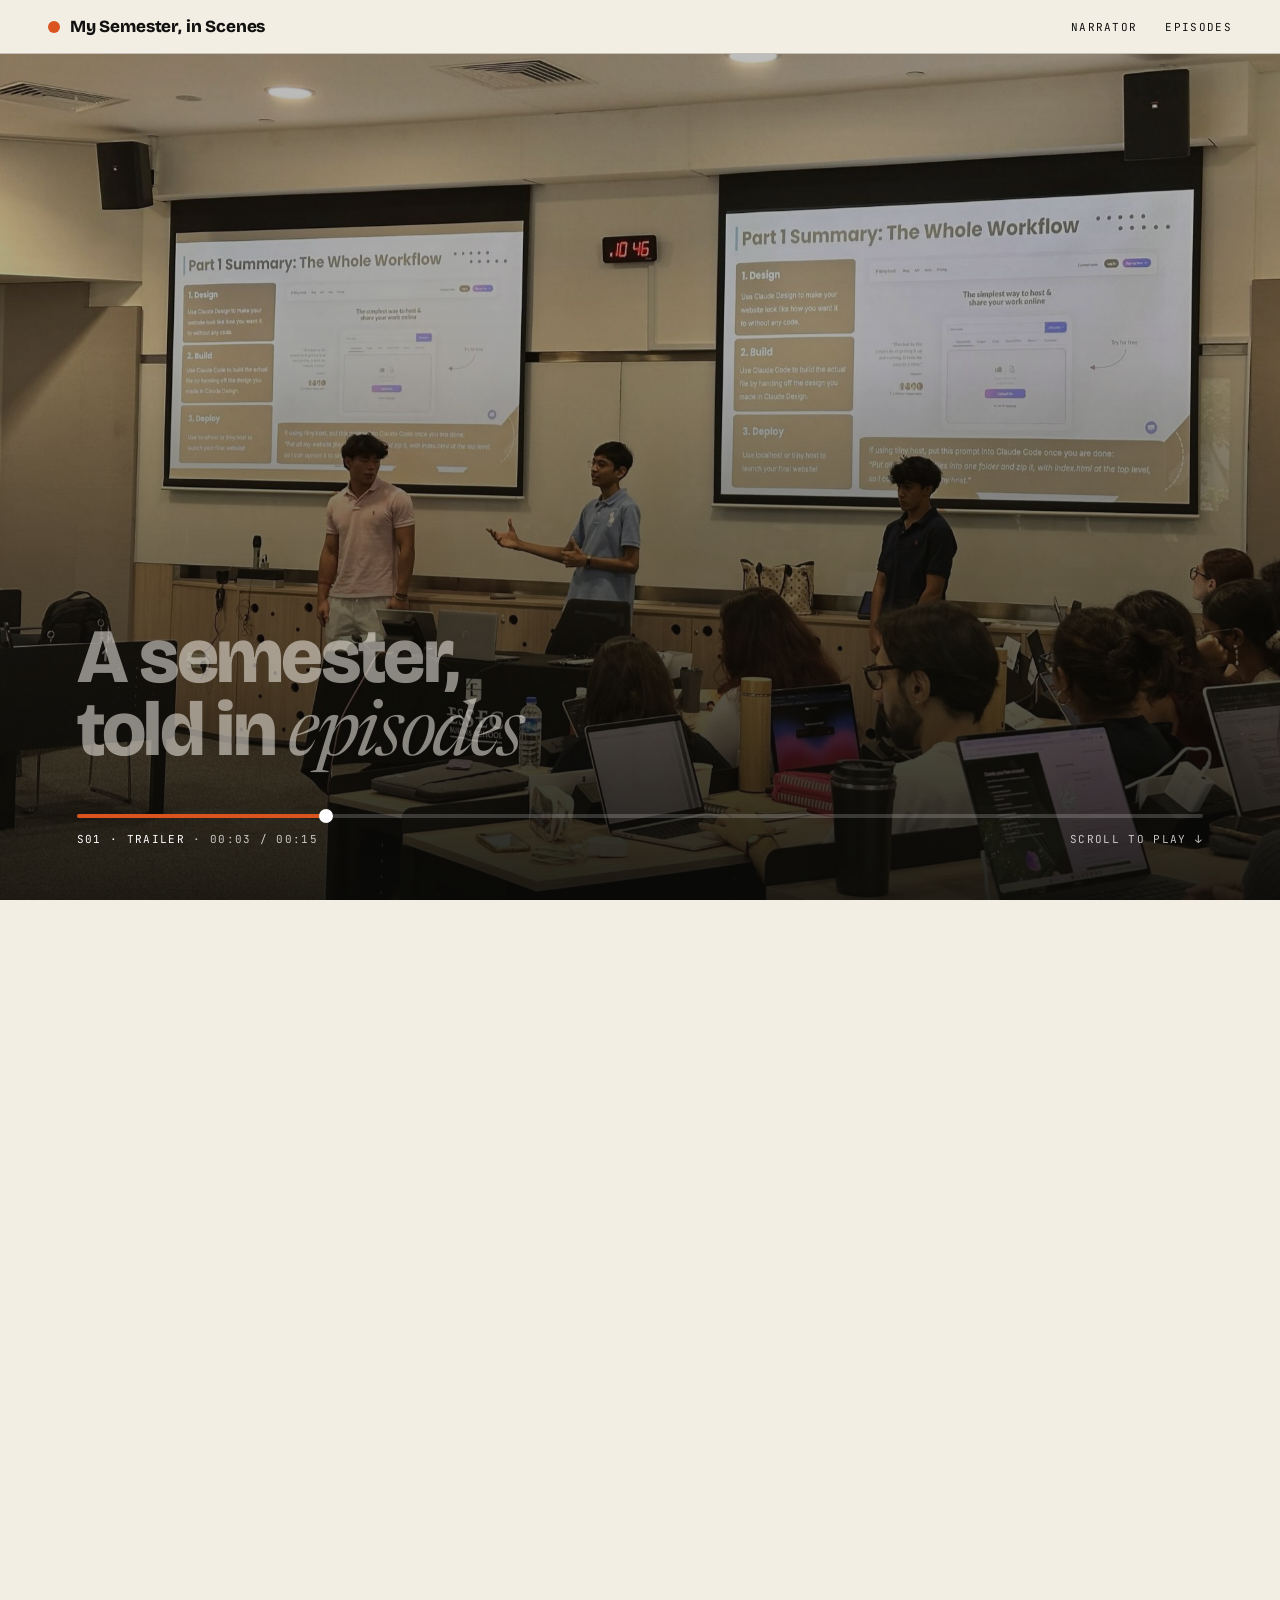
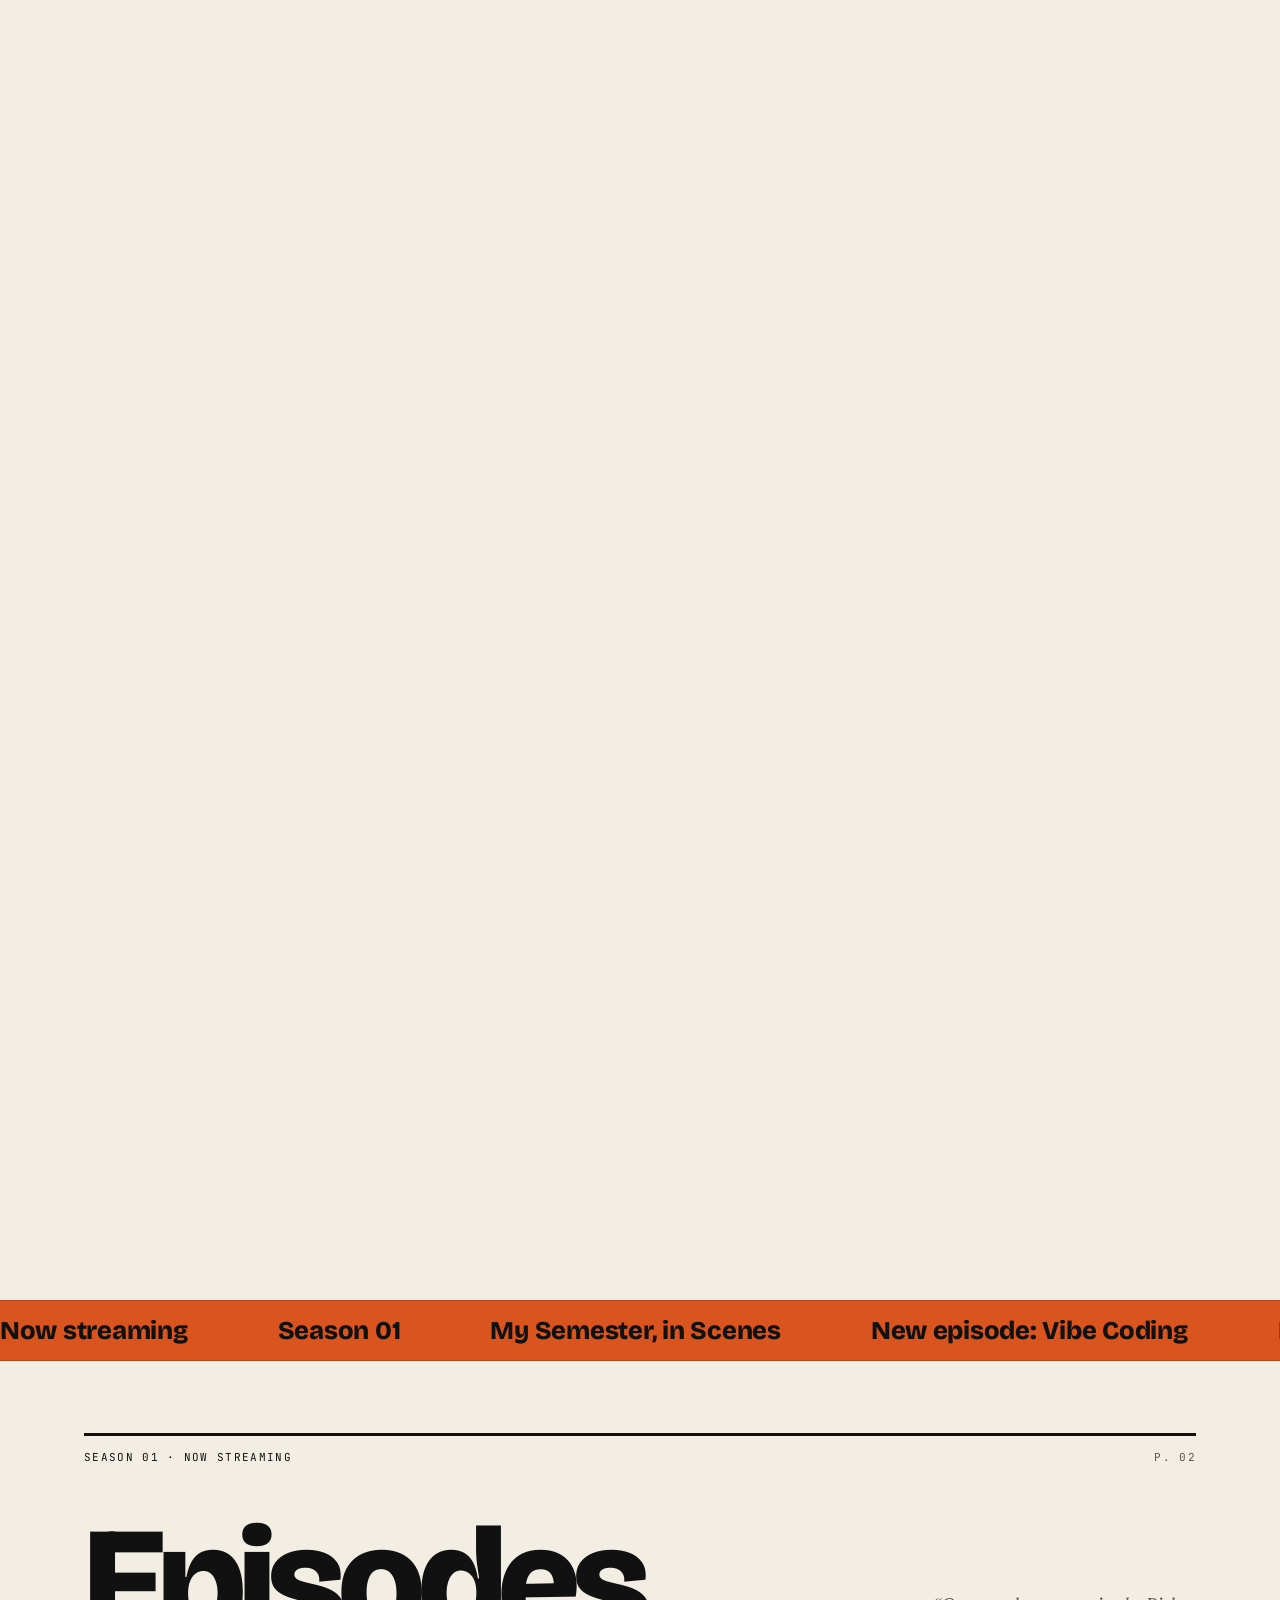
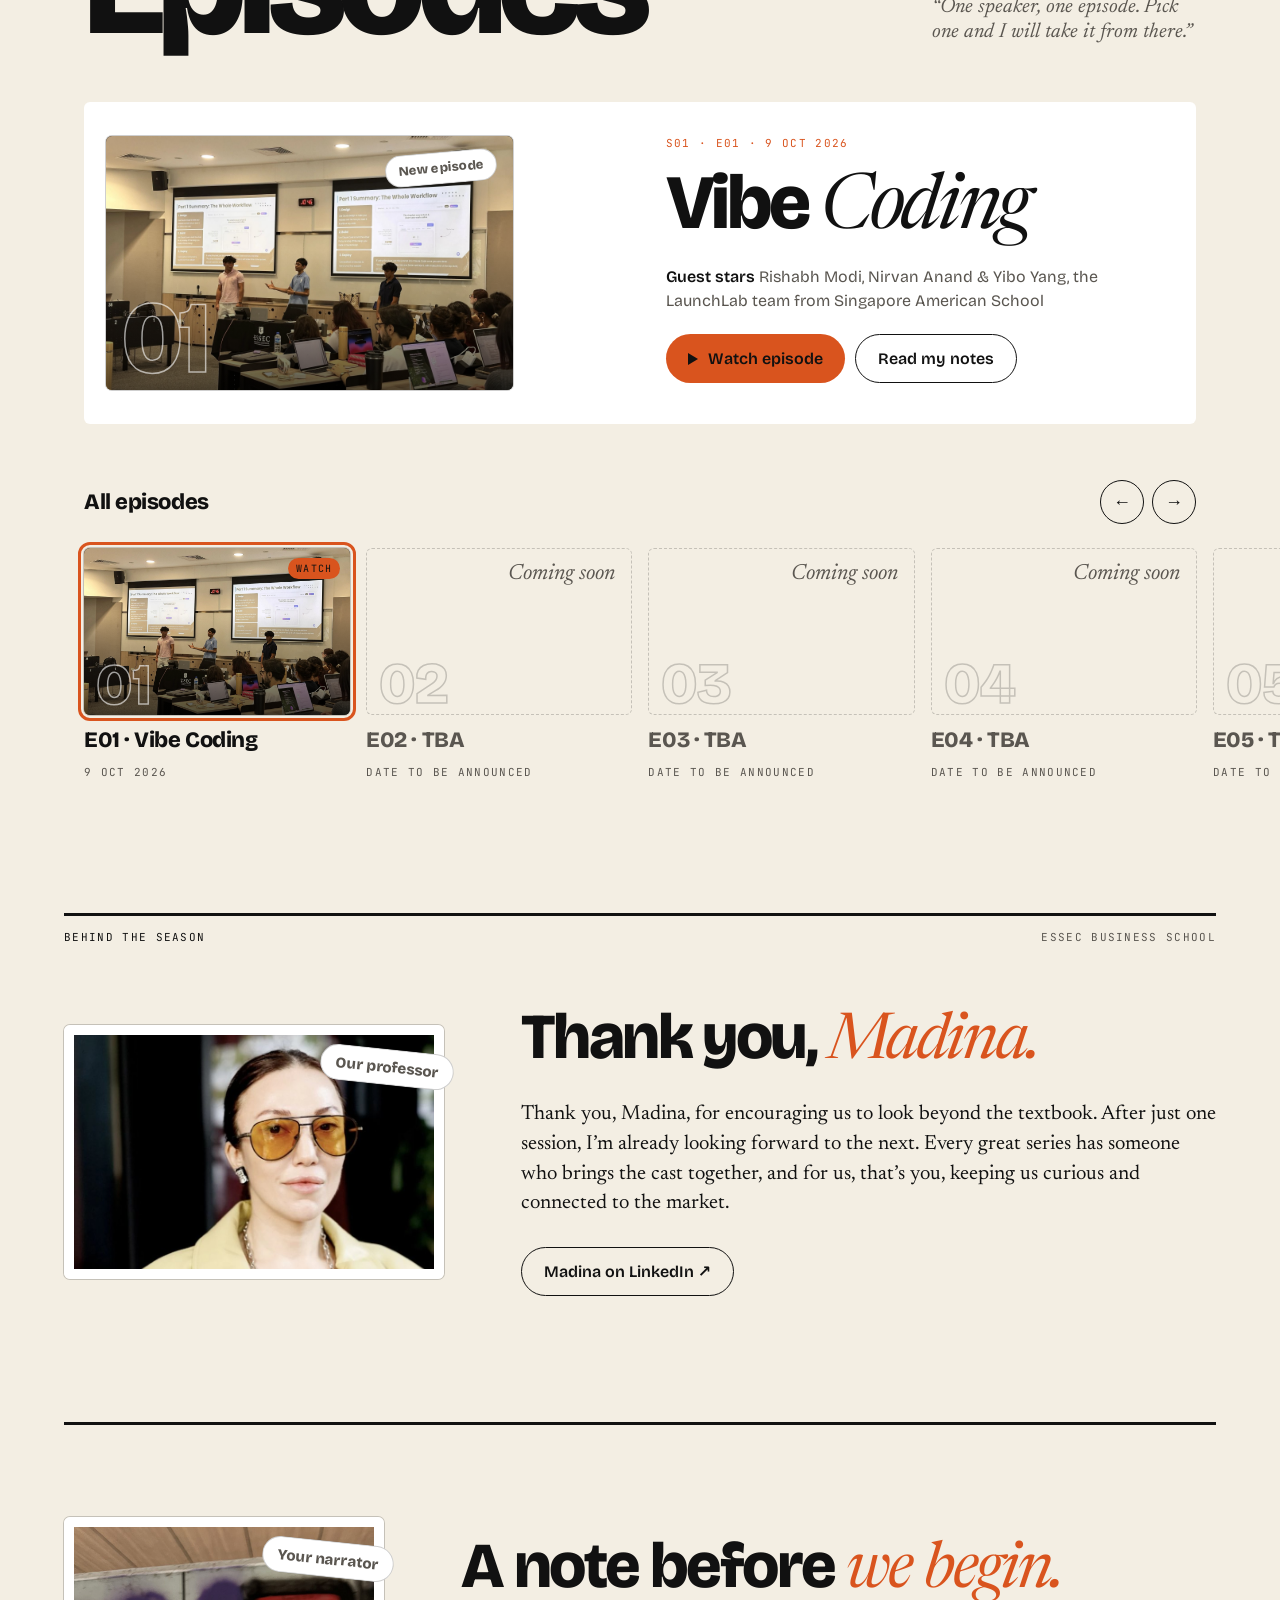
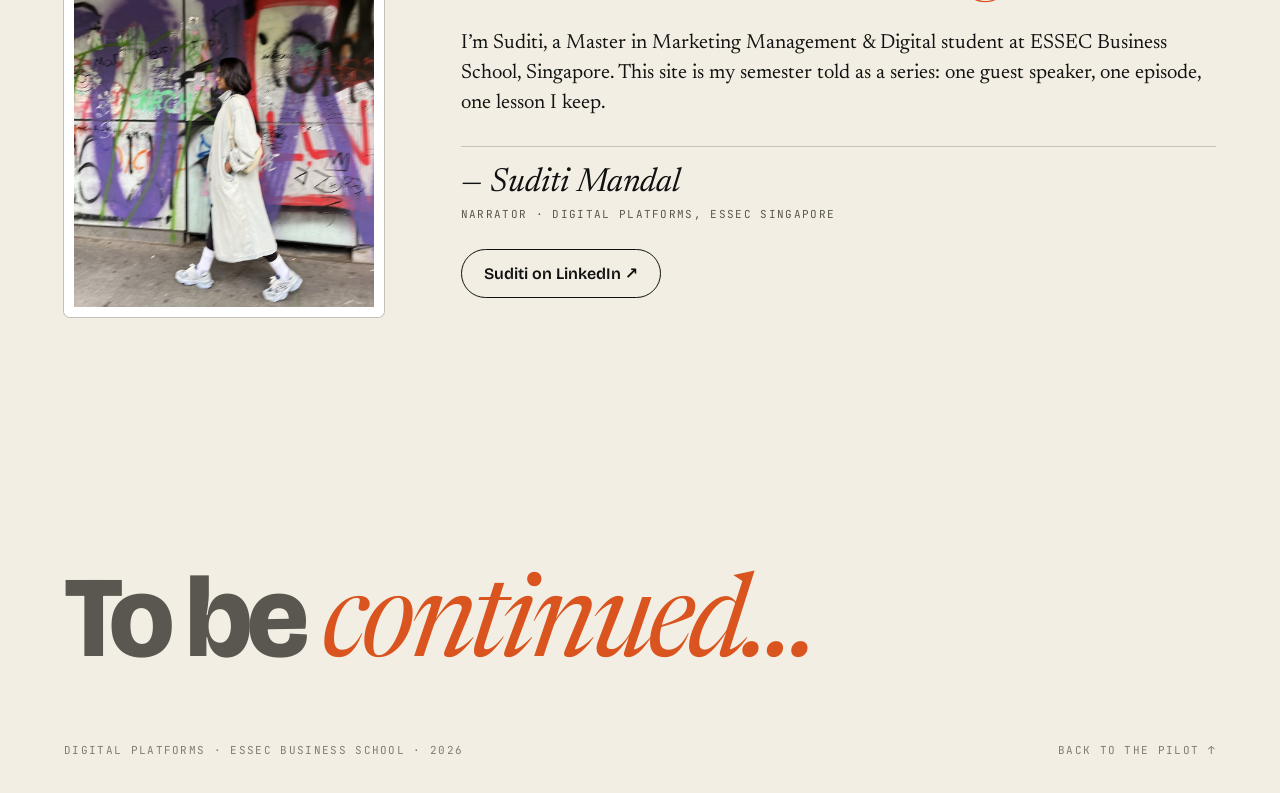
==== commit 4cde081c: "Add cream & ink palette option from the colour guidelines New data-palette="cream-ink": cream ground" ====
--- a/index.html
+++ b/index.html
@@ -1,5 +1,5 @@
 <!DOCTYPE html>
-<html lang="en" data-palette="midnight-reel" data-reveal-style="rise">
+<html lang="en" data-palette="cream-ink" data-reveal-style="rise">
 <head>
 <meta charset="utf-8">
 <meta name="viewport" content="width=device-width, initial-scale=1">
--- a/css/styles.css
+++ b/css/styles.css
@@ -11,14 +11,19 @@
   --mute: #a7a6b4;
   --line: rgba(242, 238, 230, .14);
   --acc: #ff5a36;
+  --acc-hover: #ff7955;
   --onacc: #0d0f1a;
   --pop: #ffc94a;
+  --band: #171a2a;
+  --on-band: #f2eee6;
+  --glow: rgba(255, 90, 54, .35);
 
   --sans: 'Bricolage Grotesque', system-ui, sans-serif;
   --serif: 'Newsreader', serif;
   --mono: 'JetBrains Mono', monospace;
   --ease: cubic-bezier(.2, .7, .2, 1);
   --gutter: clamp(16px, 5vw, 80px);
+  --photo-radius: 12px;
 }
 
 html[data-palette="paper-cobalt"] {
@@ -32,6 +37,25 @@
 html[data-palette="ink-lime"] {
   --bg: #121211; --card: #1d1d1b; --ink: #f1efe8; --mute: #a5a29b;
   --line: rgba(241, 239, 232, .16); --acc: #c6f35e; --onacc: #121211; --pop: #ff7ab8;
+}
+
+/* "Cream & ink": option A from the colour guidelines (Nov 2026).
+   Cream ground, near-black ink, burnt orange accent used sparingly.
+   The game canvas keeps its own look for now; only the site shell changes here. */
+html[data-palette="cream-ink"] {
+  --bg: #F3EEE3;
+  --card: #FFFFFF;
+  --ink: #111111;
+  --mute: #5A5650;
+  --line: rgba(17, 17, 17, .2);
+  --acc: #D9541E;
+  --acc-hover: #BF4617;
+  --onacc: #111111;
+  --pop: #5A5650;
+  --band: #111111;
+  --on-band: #F3EEE3;
+  --glow: rgba(217, 84, 30, .35);
+  --photo-radius: 6px;
 }
 
 /* ---------- Base ---------- */
@@ -147,3 +171,70 @@
   display: flex; flex-wrap: wrap; justify-content: space-between; align-items: baseline; gap: 6px 16px;
   border-top: 3px solid var(--ink); padding-top: 14px; white-space: nowrap;
 }
+
+/* ==========================================================
+   Cream & ink overrides.
+   --pop is remapped to --mute above for plain text on the cream
+   ground (pull quotes, file labels, hero captions). Three kinds of
+   spot need their own fix because the blanket swap doesn't suit them:
+   filled badges (muted-on-muted would fail contrast), mono labels
+   that sit on a dark ink band (muted is tuned for cream, not ink),
+   and progress bars and dots, which the guideline keeps as accent.
+   ========================================================== */
+
+html[data-palette="cream-ink"] .portrait .sticker-r,
+html[data-palette="cream-ink"] .feature-badge,
+html[data-palette="cream-ink"] .sticker {
+  background: var(--card);
+  color: var(--mute);
+  border: 1px solid var(--line);
+  box-shadow: none;
+}
+
+html[data-palette="cream-ink"] .theatre-kicker,
+html[data-palette="cream-ink"] .next-kicker,
+html[data-palette="cream-ink"] .hero-cap .is-pop {
+  color: rgba(243, 238, 227, .7);
+}
+
+/* Footer sits back on the cream ground, so its italic word takes the
+   accent like every other headline italic, not the dark-band muted. */
+html[data-palette="cream-ink"] .footer-line .it {
+  color: var(--acc);
+}
+
+/* The trailer hero is a photo/video with a dark gradient over it, not
+   the page ground, so its text stays light on every palette. */
+html[data-palette="cream-ink"] .hero-title,
+html[data-palette="cream-ink"] .hero-caps {
+  color: #f2eee6;
+}
+html[data-palette="cream-ink"] .hero-meta {
+  color: rgba(242, 238, 230, .75);
+}
+
+html[data-palette="cream-ink"] .next-fill,
+html[data-palette="cream-ink"] .ticker-track span::after {
+  background: var(--acc);
+}
+
+/* White mat behind guest and portrait photos, like a print. The
+   image keeps its own aspect ratio and crop; the mat is a thick
+   border in the card colour plus a hairline edge. */
+html[data-palette="cream-ink"] .portrait img,
+html[data-palette="cream-ink"] .cast-card img {
+  box-sizing: border-box;
+  border: 10px solid var(--card);
+  box-shadow: 0 0 0 1px var(--line);
+}
+
+/* Episode cards get a hairline edge instead of a shadow. */
+html[data-palette="cream-ink"] .thumb {
+  box-shadow: 0 0 0 1px var(--line);
+}
+
+html[data-palette="cream-ink"] a:focus-visible,
+html[data-palette="cream-ink"] button:focus-visible {
+  outline: 2px solid var(--acc);
+  outline-offset: 2px;
+}
--- a/css/home.css
+++ b/css/home.css
@@ -99,7 +99,7 @@
 .thanks .letter-grid { --photo-max: 380px; }
 .portrait { position: relative; }
 .portrait img {
-  width: 100%; height: auto; aspect-ratio: 4 / 5; object-fit: cover; object-position: 50% 45%; border-radius: 12px;
+  width: 100%; height: auto; aspect-ratio: 4 / 5; object-fit: cover; object-position: 50% 45%; border-radius: var(--photo-radius);
 }
 .portrait.is-landscape img { aspect-ratio: 3 / 2; object-position: 50% 12%; }
 .portrait .sticker-r {
@@ -134,7 +134,7 @@
 .episodes-head .narrator { max-width: 24ch; line-height: 1.25; color: var(--mute); }
 
 .thumb {
-  position: relative; display: block; aspect-ratio: 16 / 10; border-radius: 12px; overflow: hidden;
+  position: relative; display: block; aspect-ratio: 16 / 10; border-radius: var(--photo-radius); overflow: hidden;
   background: repeating-linear-gradient(135deg, rgba(255, 255, 255, .05) 0 2px, transparent 2px 14px), #15140f;
 }
 .thumb img { position: absolute; inset: 0; width: 100%; height: 100%; object-fit: cover; object-position: 50% 58%; }
@@ -148,7 +148,7 @@
 .feature {
   display: grid; grid-template-columns: repeat(auto-fit, minmax(min(100%, 380px), 1fr));
   gap: clamp(24px, 4vw, 56px); align-items: center;
-  background: var(--card); border-radius: 12px; padding: clamp(14px, 2vw, 22px);
+  background: var(--card); border-radius: var(--photo-radius); padding: clamp(14px, 2vw, 22px);
 }
 /* Image is 80% of its column: 20% smaller than the full column. */
 .feature .thumb { width: 80%; transition: opacity .3s; }
@@ -200,16 +200,19 @@
 .rail-date { color: var(--mute); }
 
 .soon-box {
-  position: relative; aspect-ratio: 16 / 10; border-radius: 12px; border: 1.5px dashed var(--line);
+  position: relative; aspect-ratio: 16 / 10; border-radius: var(--photo-radius); border: 1.5px dashed var(--line);
   display: flex; align-items: flex-start; justify-content: flex-end; padding: 14px 16px;
 }
 .soon-box .it { font-size: 22px; color: var(--mute); }
 .soon-box .thumb-num { left: 12px; bottom: 6px; font-size: 58px; letter-spacing: 0; -webkit-text-stroke-color: var(--line); }
 .is-soon .rail-name { color: var(--mute); }
 
-/* ---------- Footer (fixed dark panel, reads on every palette) ---------- */
-
-.site-footer { background: #171a2a; color: #f2eee6; padding: clamp(80px, 14vh, 150px) var(--gutter) 36px; }
+/* ---------- Footer ---------- */
+/* Midnight Reel keeps its fixed dark panel. Cream & ink puts the
+   footer back on the cream ground, per the colour guideline. */
+
+.site-footer { background: var(--band); color: var(--on-band); padding: clamp(80px, 14vh, 150px) var(--gutter) 36px; }
+html[data-palette="cream-ink"] .site-footer { background: var(--bg); color: var(--mute); }
 .site-footer .wrap { display: flex; flex-direction: column; gap: 64px; }
 .footer-line { margin: 0; font-weight: 800; font-size: clamp(48px, 9vw, 140px); line-height: .86; letter-spacing: -.045em; }
 .footer-line .it { color: var(--pop); }
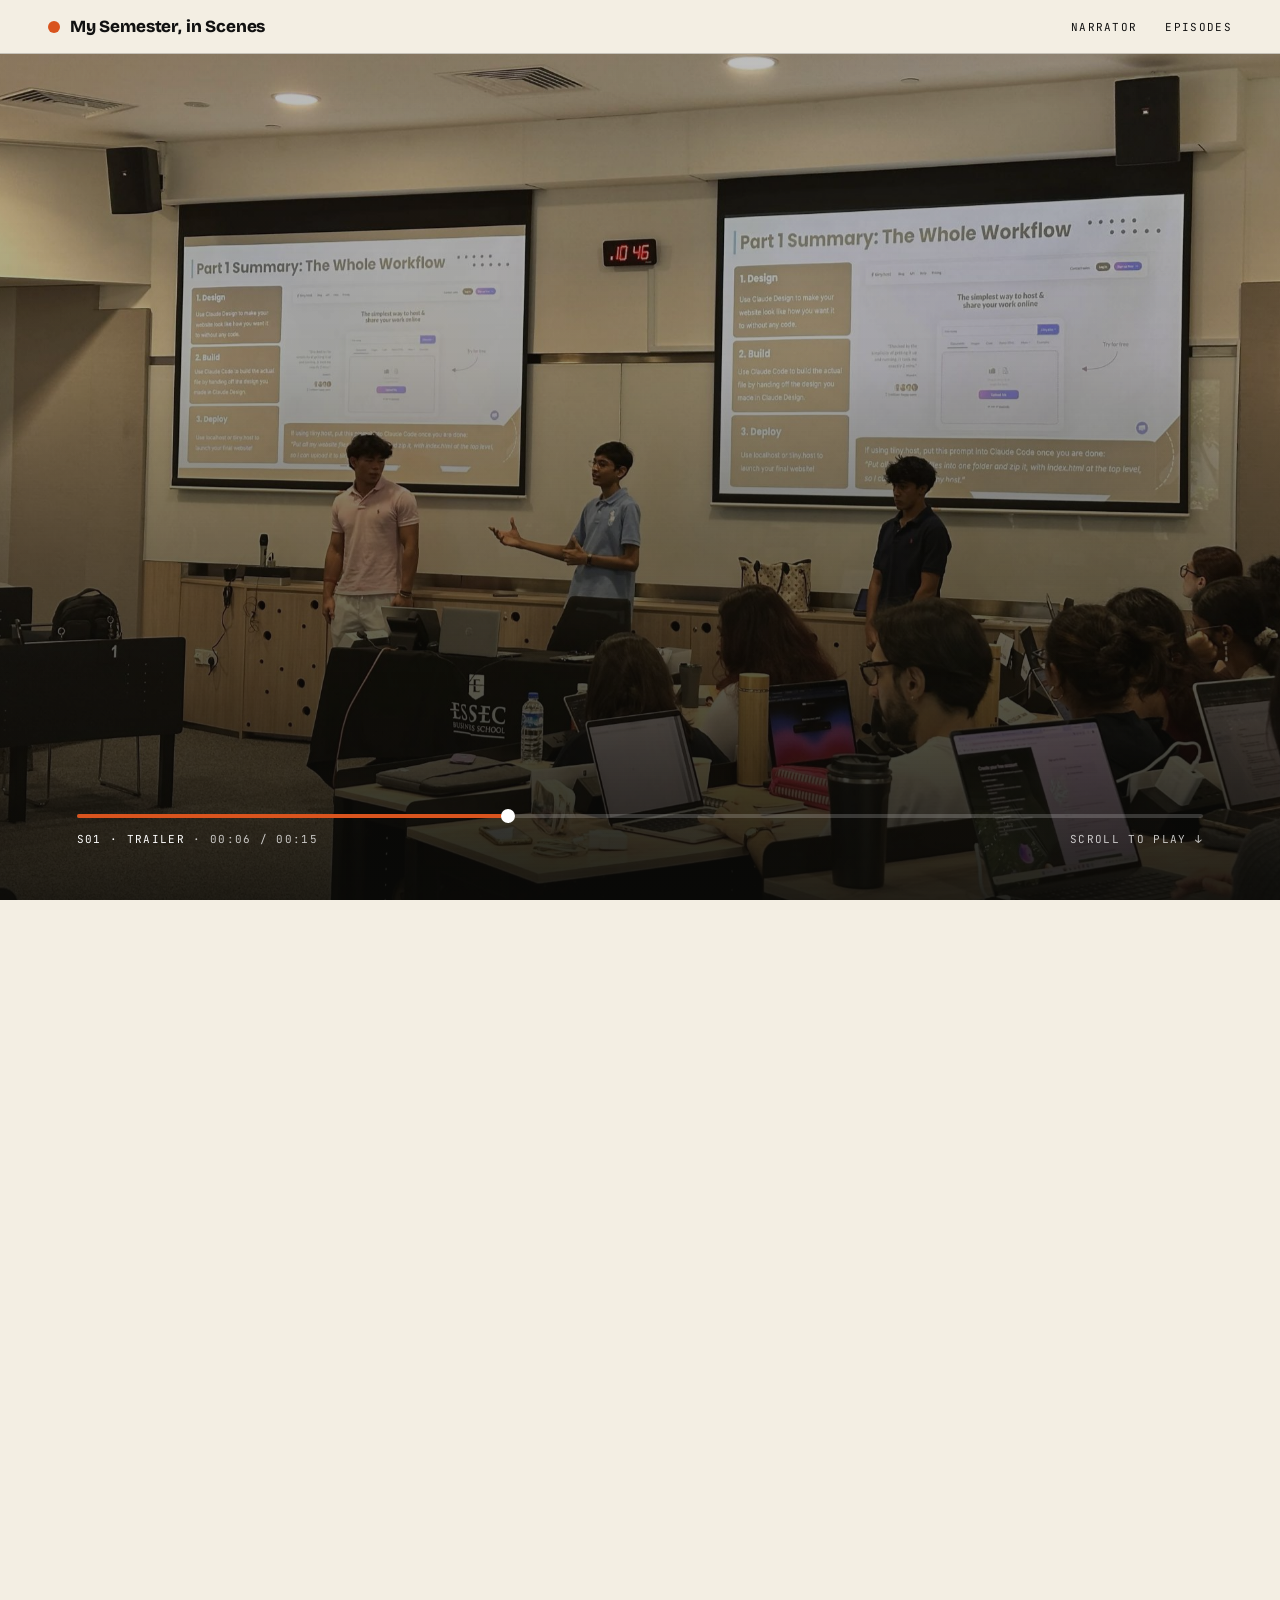
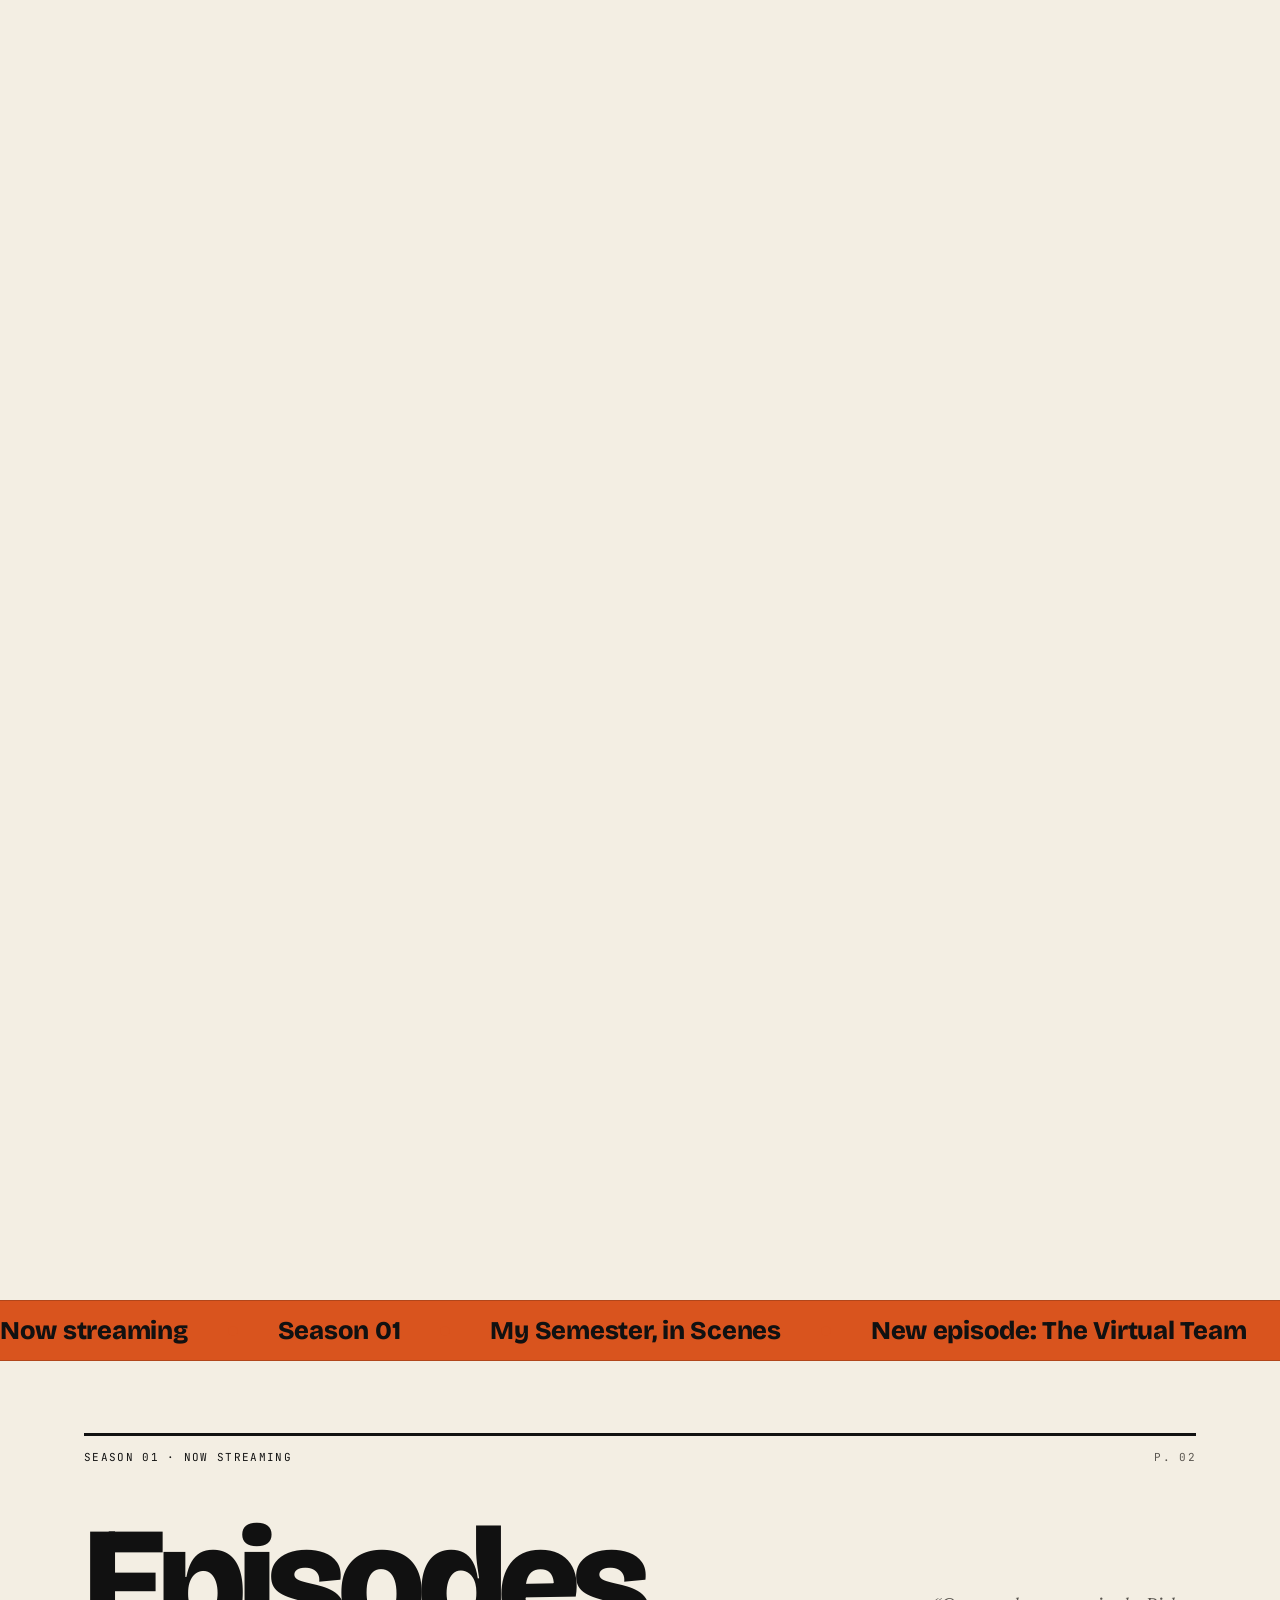
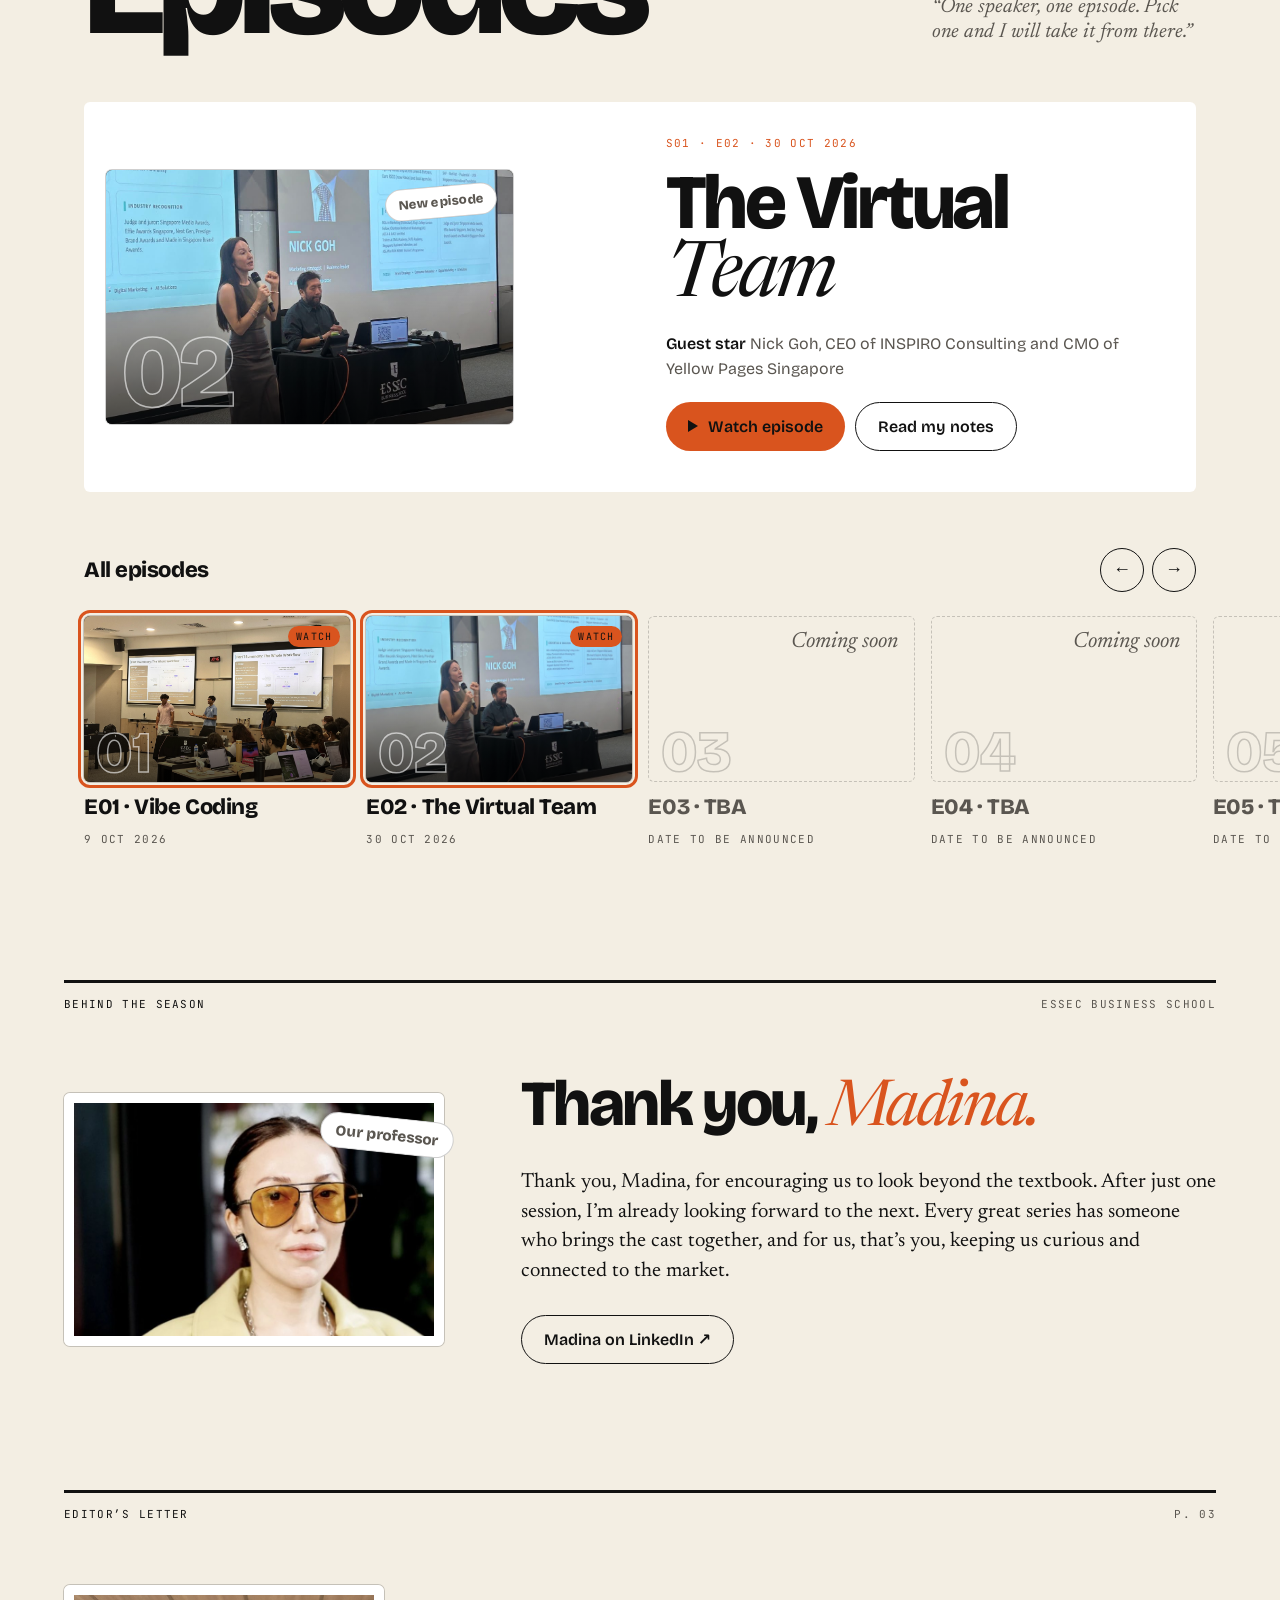
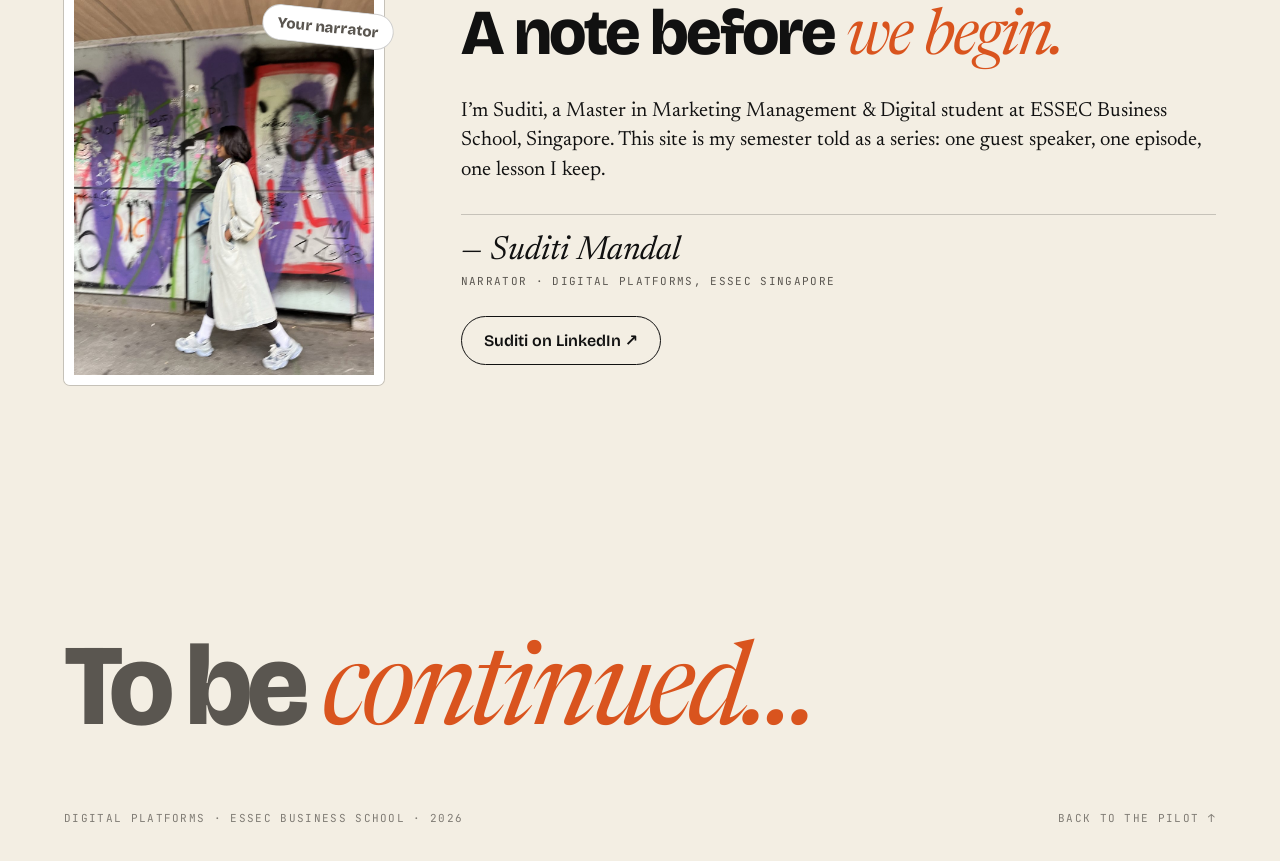
==== commit 3c86889c: "Add Episode 02: The Virtual Team New episode page for guest Nick Goh (CEO of INSPIRO Consulting, CMO" ====
--- a/index.html
+++ b/index.html
@@ -62,8 +62,8 @@
   <!-- ===== TICKER ===== -->
   <div class="ticker" aria-hidden="true">
     <div class="ticker-track" data-ticker>
-      <span>Now streaming</span><span>Season 01</span><span>My Semester, in Scenes</span><span>New episode: Vibe Coding</span>
-      <span>Now streaming</span><span>Season 01</span><span>My Semester, in Scenes</span><span>New episode: Vibe Coding</span>
+      <span>Now streaming</span><span>Season 01</span><span>My Semester, in Scenes</span><span>New episode: The Virtual Team</span>
+      <span>Now streaming</span><span>Season 01</span><span>My Semester, in Scenes</span><span>New episode: The Virtual Team</span>
     </div>
   </div>
 
@@ -80,18 +80,18 @@
 
       <!-- Featured episode: point it at the newest episode file. -->
       <article class="feature" data-reveal>
-        <a class="thumb" href="episode-01-vibe-coding.html">
-          <img src="assets/ep01-key-art.jpg" alt="Episode 01 key art" width="2048" height="1536" loading="lazy">
-          <span class="thumb-num" aria-hidden="true">01</span>
+        <a class="thumb" href="episode-02-the-virtual-team.html">
+          <img src="assets/ep02-class-photo.jpg" alt="Episode 02 key art" width="1200" height="1600" loading="lazy">
+          <span class="thumb-num" aria-hidden="true">02</span>
           <span class="feature-badge">New episode</span>
         </a>
         <div class="feature-copy">
-          <span class="mono feature-kicker">S01 · E01 · 9 Oct 2026</span>
-          <h3>Vibe <span class="it">Coding</span></h3>
-          <p class="credits"><strong>Guest stars</strong> Rishabh Modi, Nirvan Anand &amp; Yibo Yang, the LaunchLab team from Singapore American School</p>
+          <span class="mono feature-kicker">S01 · E02 · 30 Oct 2026</span>
+          <h3>The Virtual <span class="it">Team</span></h3>
+          <p class="credits"><strong>Guest star</strong> Nick Goh, CEO of INSPIRO Consulting and CMO of Yellow Pages Singapore</p>
           <div class="btn-row">
-            <a class="btn btn-primary" href="episode-01-vibe-coding.html"><span class="play-icon"></span>Watch episode</a>
-            <a class="btn btn-outline" href="episode-01-vibe-coding.html#notes">Read my notes</a>
+            <a class="btn btn-primary" href="episode-02-the-virtual-team.html"><span class="play-icon"></span>Watch episode</a>
+            <a class="btn btn-outline" href="episode-02-the-virtual-team.html#notes">Read my notes</a>
           </div>
         </div>
       </article>
@@ -116,11 +116,15 @@
         <span class="rail-name">E01 · Vibe Coding</span>
         <span class="rail-date mono">9 Oct 2026</span>
       </a>
-      <div class="rail-item is-soon">
-        <div class="soon-box"><span class="it">Coming soon</span><span class="thumb-num" aria-hidden="true">02</span></div>
-        <span class="rail-name">E02 · TBA</span>
-        <span class="rail-date mono">Date to be announced</span>
-      </div>
+      <a class="rail-item" href="episode-02-the-virtual-team.html">
+        <div class="thumb">
+          <img src="assets/ep02-class-photo.jpg" alt="" width="1200" height="1600" loading="lazy">
+          <span class="thumb-num" aria-hidden="true">02</span>
+          <span class="rail-watch mono">Watch</span>
+        </div>
+        <span class="rail-name">E02 · The Virtual Team</span>
+        <span class="rail-date mono">30 Oct 2026</span>
+      </a>
       <div class="rail-item is-soon">
         <div class="soon-box"><span class="it">Coming soon</span><span class="thumb-num" aria-hidden="true">03</span></div>
         <span class="rail-name">E03 · TBA</span>
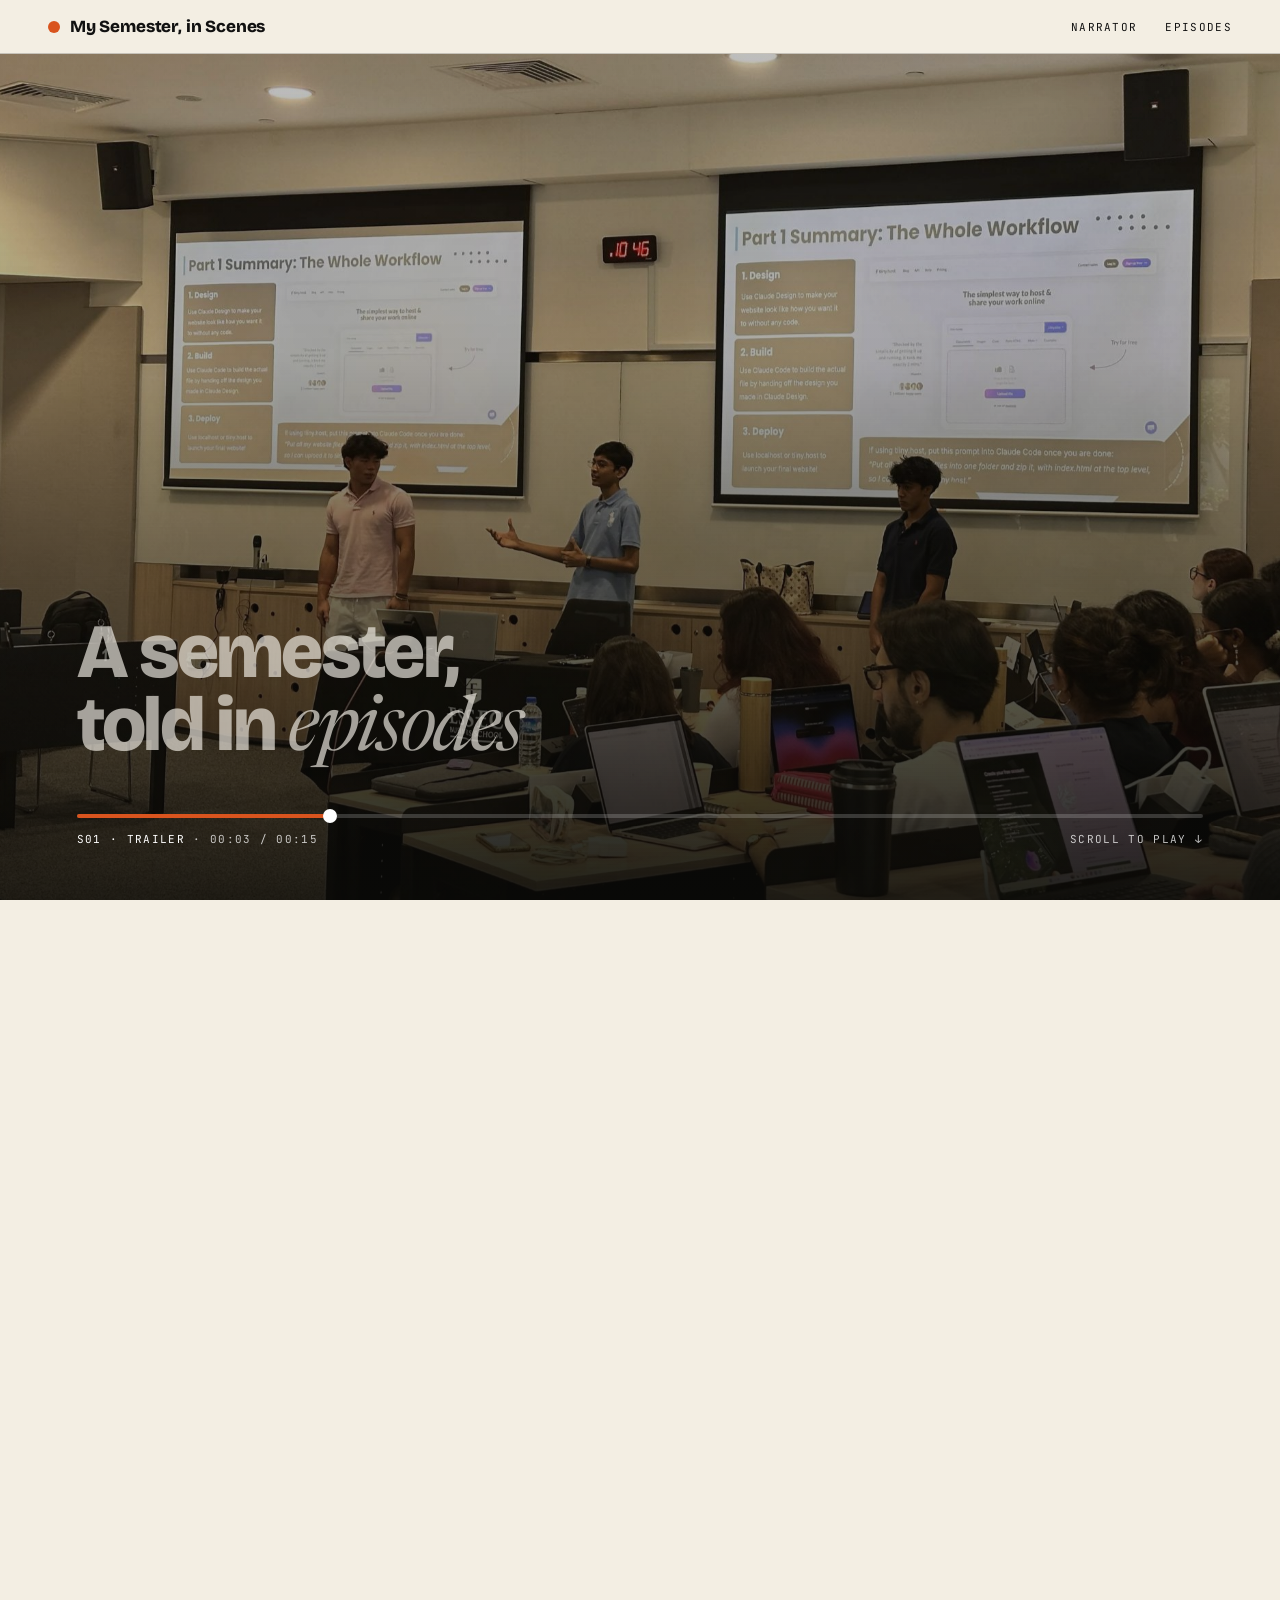
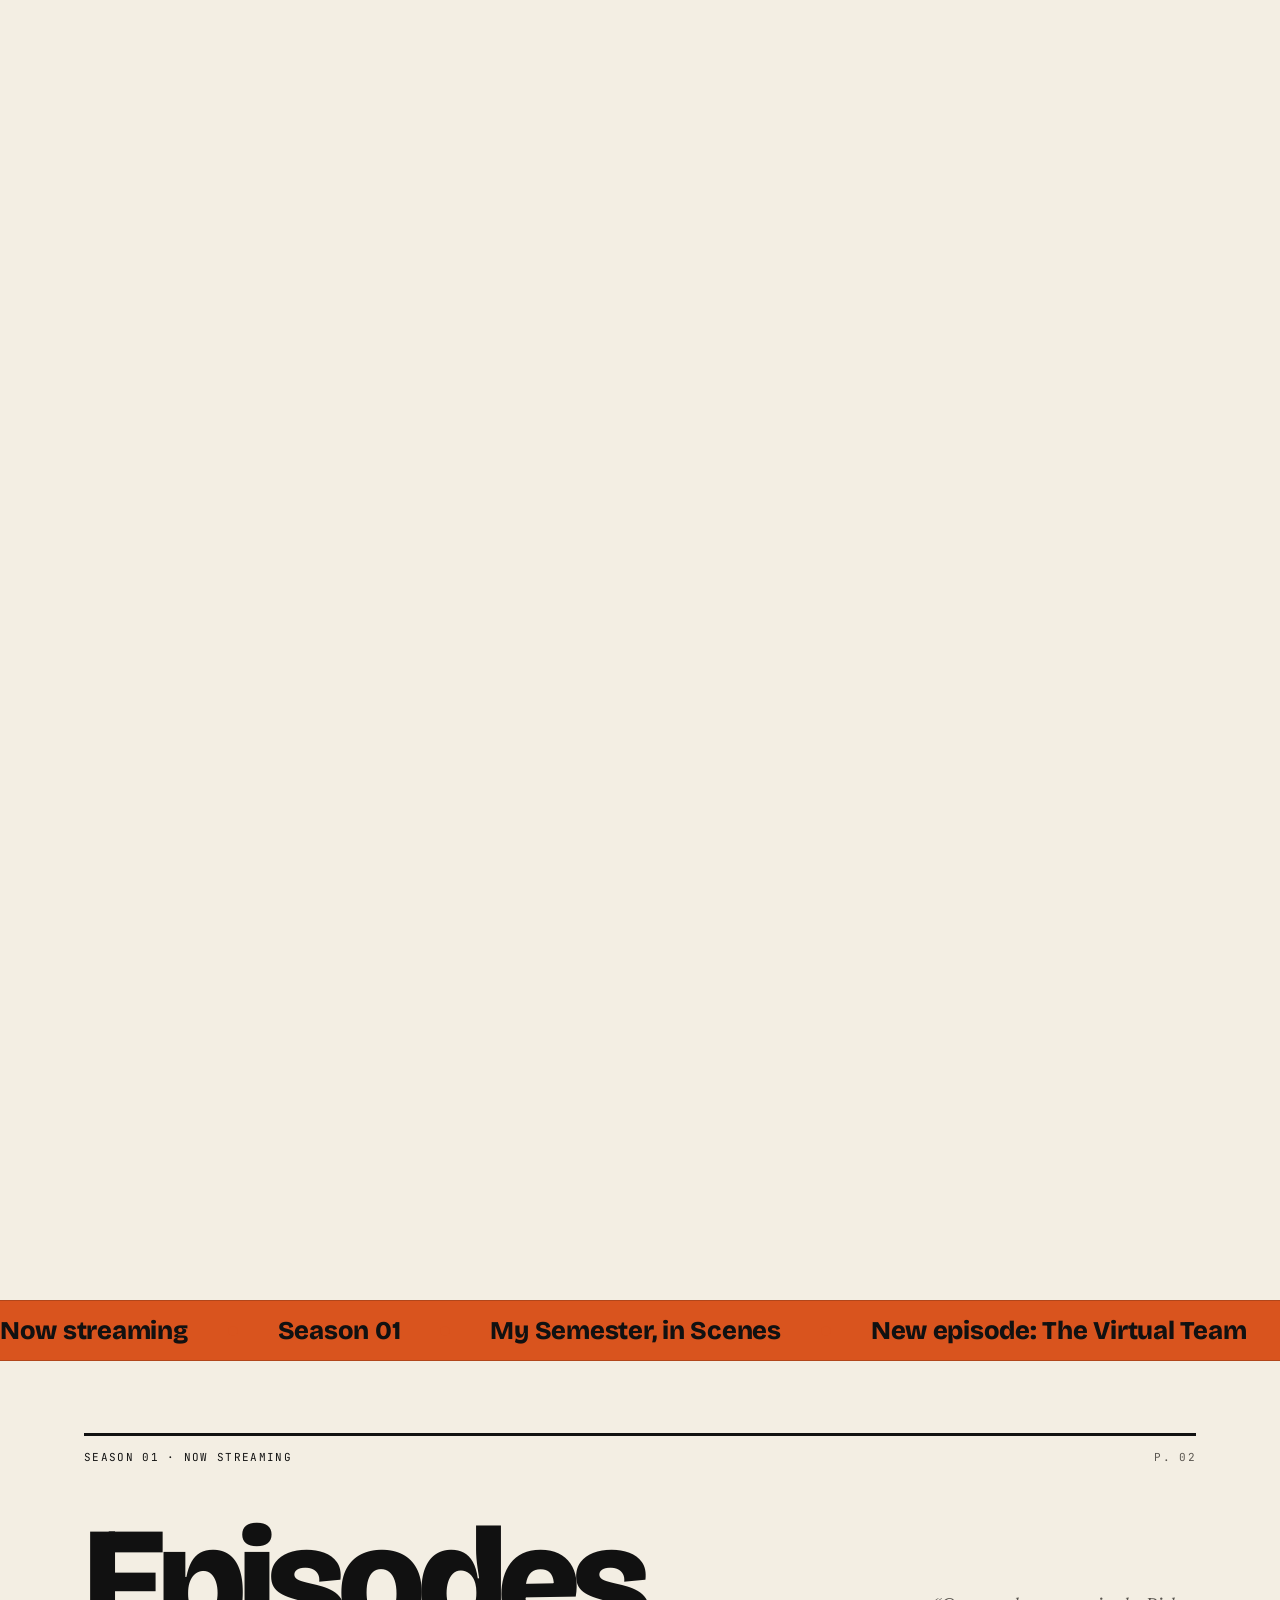
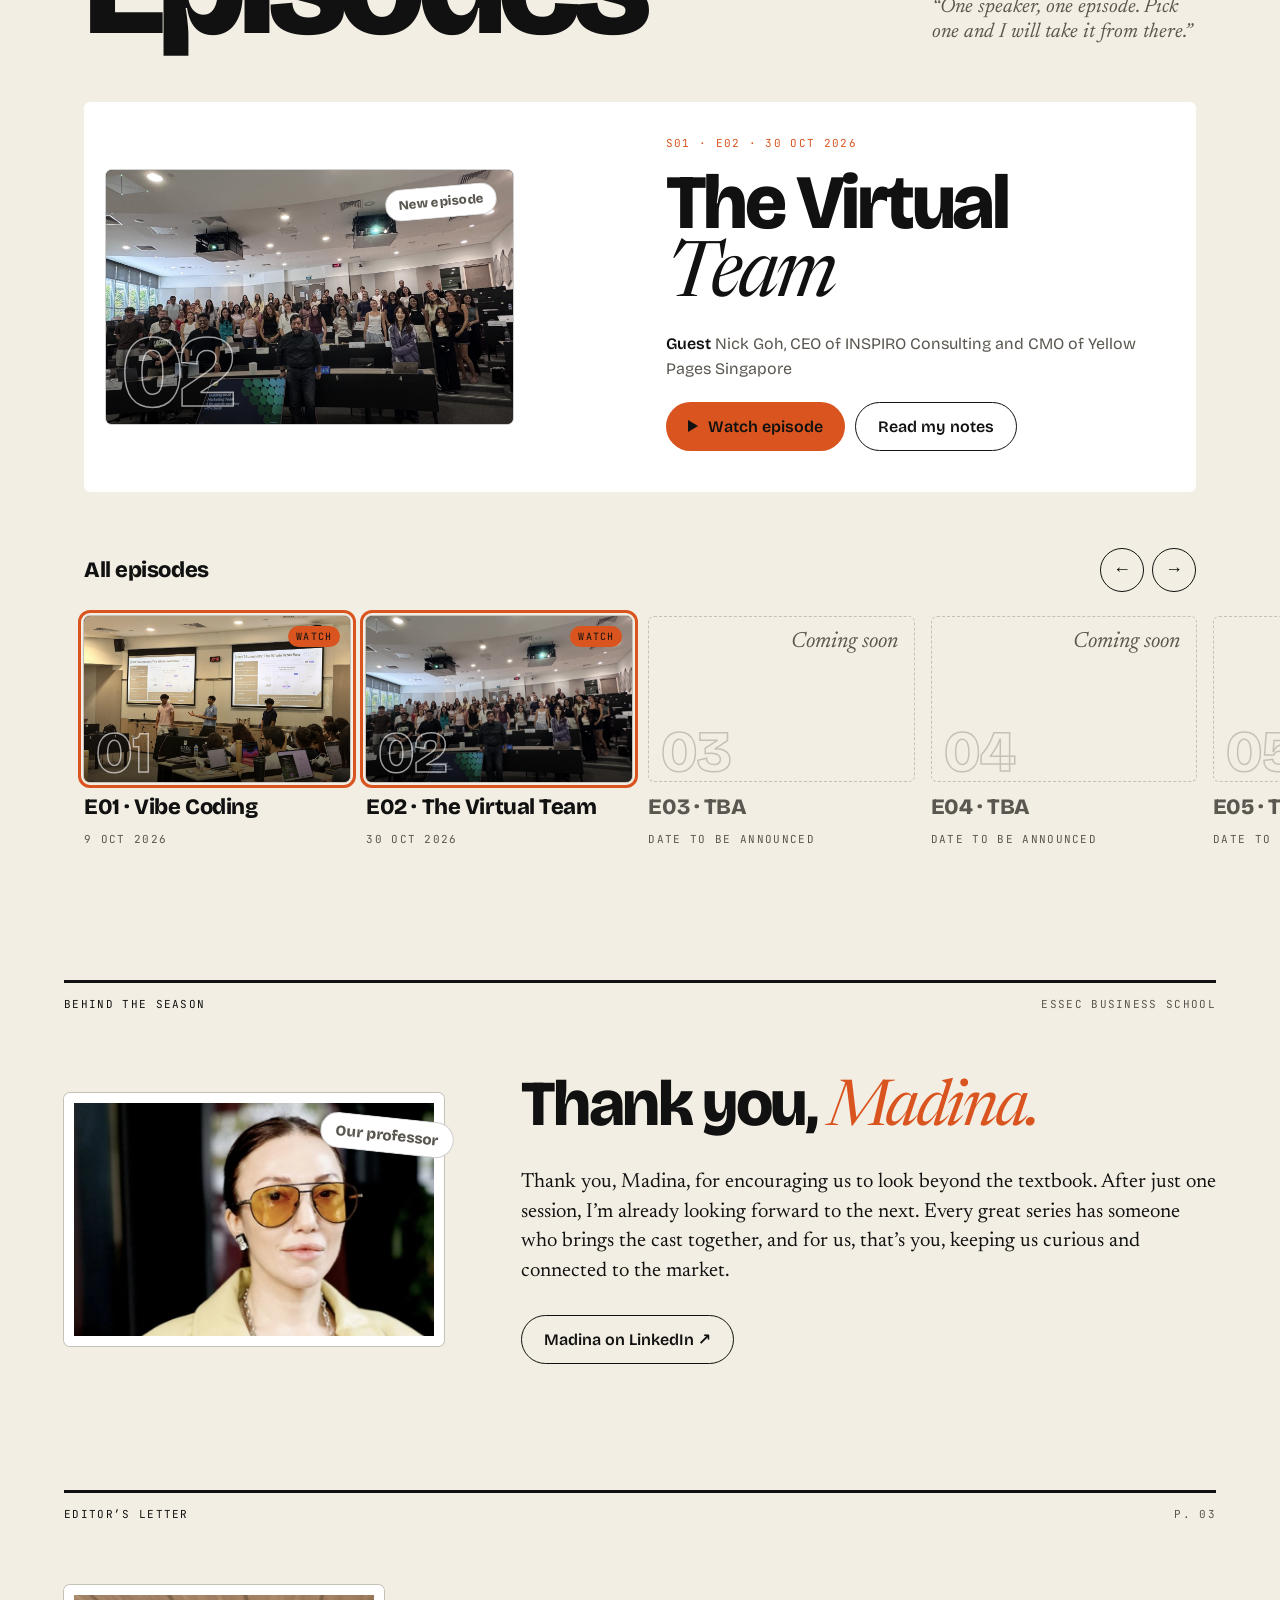
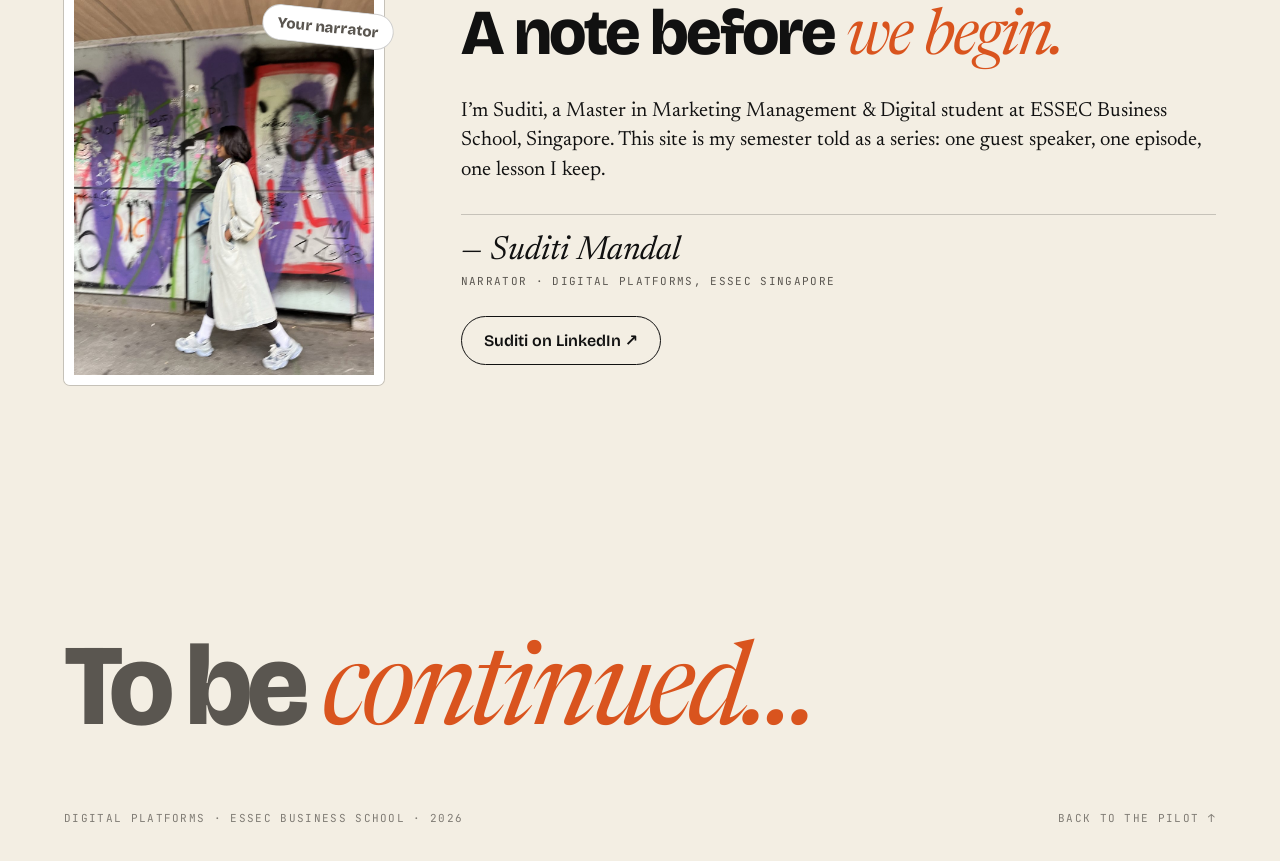
==== commit 9099ee2c: "Link Episode 02 from the home page and Episode 01 - Home: Episode 02 is the featured episode, its ra" ====
--- a/index.html
+++ b/index.html
@@ -80,18 +80,18 @@
 
       <!-- Featured episode: point it at the newest episode file. -->
       <article class="feature" data-reveal>
-        <a class="thumb" href="episode-02-the-virtual-team.html">
-          <img src="assets/ep02-class-photo.jpg" alt="Episode 02 key art" width="1200" height="1600" loading="lazy">
+        <a class="thumb" href="episode-02-virtual-team.html">
+          <img src="assets/ep02-group-photo.jpg" alt="Episode 02: our class with Nick Goh" width="1600" height="1200" loading="lazy" style="object-position:50% 62%">
           <span class="thumb-num" aria-hidden="true">02</span>
           <span class="feature-badge">New episode</span>
         </a>
         <div class="feature-copy">
           <span class="mono feature-kicker">S01 · E02 · 30 Oct 2026</span>
           <h3>The Virtual <span class="it">Team</span></h3>
-          <p class="credits"><strong>Guest star</strong> Nick Goh, CEO of INSPIRO Consulting and CMO of Yellow Pages Singapore</p>
+          <p class="credits"><strong>Guest</strong> Nick Goh, CEO of INSPIRO Consulting and CMO of Yellow Pages Singapore</p>
           <div class="btn-row">
-            <a class="btn btn-primary" href="episode-02-the-virtual-team.html"><span class="play-icon"></span>Watch episode</a>
-            <a class="btn btn-outline" href="episode-02-the-virtual-team.html#notes">Read my notes</a>
+            <a class="btn btn-primary" href="episode-02-virtual-team.html"><span class="play-icon"></span>Watch episode</a>
+            <a class="btn btn-outline" href="episode-02-virtual-team.html#notes">Read my notes</a>
           </div>
         </div>
       </article>
@@ -116,9 +116,9 @@
         <span class="rail-name">E01 · Vibe Coding</span>
         <span class="rail-date mono">9 Oct 2026</span>
       </a>
-      <a class="rail-item" href="episode-02-the-virtual-team.html">
+      <a class="rail-item" href="episode-02-virtual-team.html">
         <div class="thumb">
-          <img src="assets/ep02-class-photo.jpg" alt="" width="1200" height="1600" loading="lazy">
+          <img src="assets/ep02-group-photo.jpg" alt="" width="1600" height="1200" loading="lazy" style="object-position:50% 62%">
           <span class="thumb-num" aria-hidden="true">02</span>
           <span class="rail-watch mono">Watch</span>
         </div>
--- a/css/home.css
+++ b/css/home.css
@@ -11,7 +11,15 @@
    timeline. Set the length with style="--hero-len:500vh". */
 
 .hero { position: relative; height: var(--hero-len, 500vh); }
-.hero-stage { position: sticky; top: 0; height: 100vh; height: 100svh; overflow: hidden; }
+.hero-stage {
+  position: sticky; top: 0; height: 100vh; height: 100svh; overflow: hidden;
+  /* The framed photo only covers part of this area until the user scrolls
+     (clip-path grows it to full screen). Behind that frame used to be the
+     page background, which was dark under Midnight Reel so the light hero
+     title read fine by coincidence. Cream-ink's page background is light,
+     so pin this stage's own backdrop dark on every palette. */
+  background: #15140f;
+}
 
 .hero-title {
   position: absolute; left: clamp(16px, 4vw, 48px); right: clamp(16px, 4vw, 48px); top: 76px;
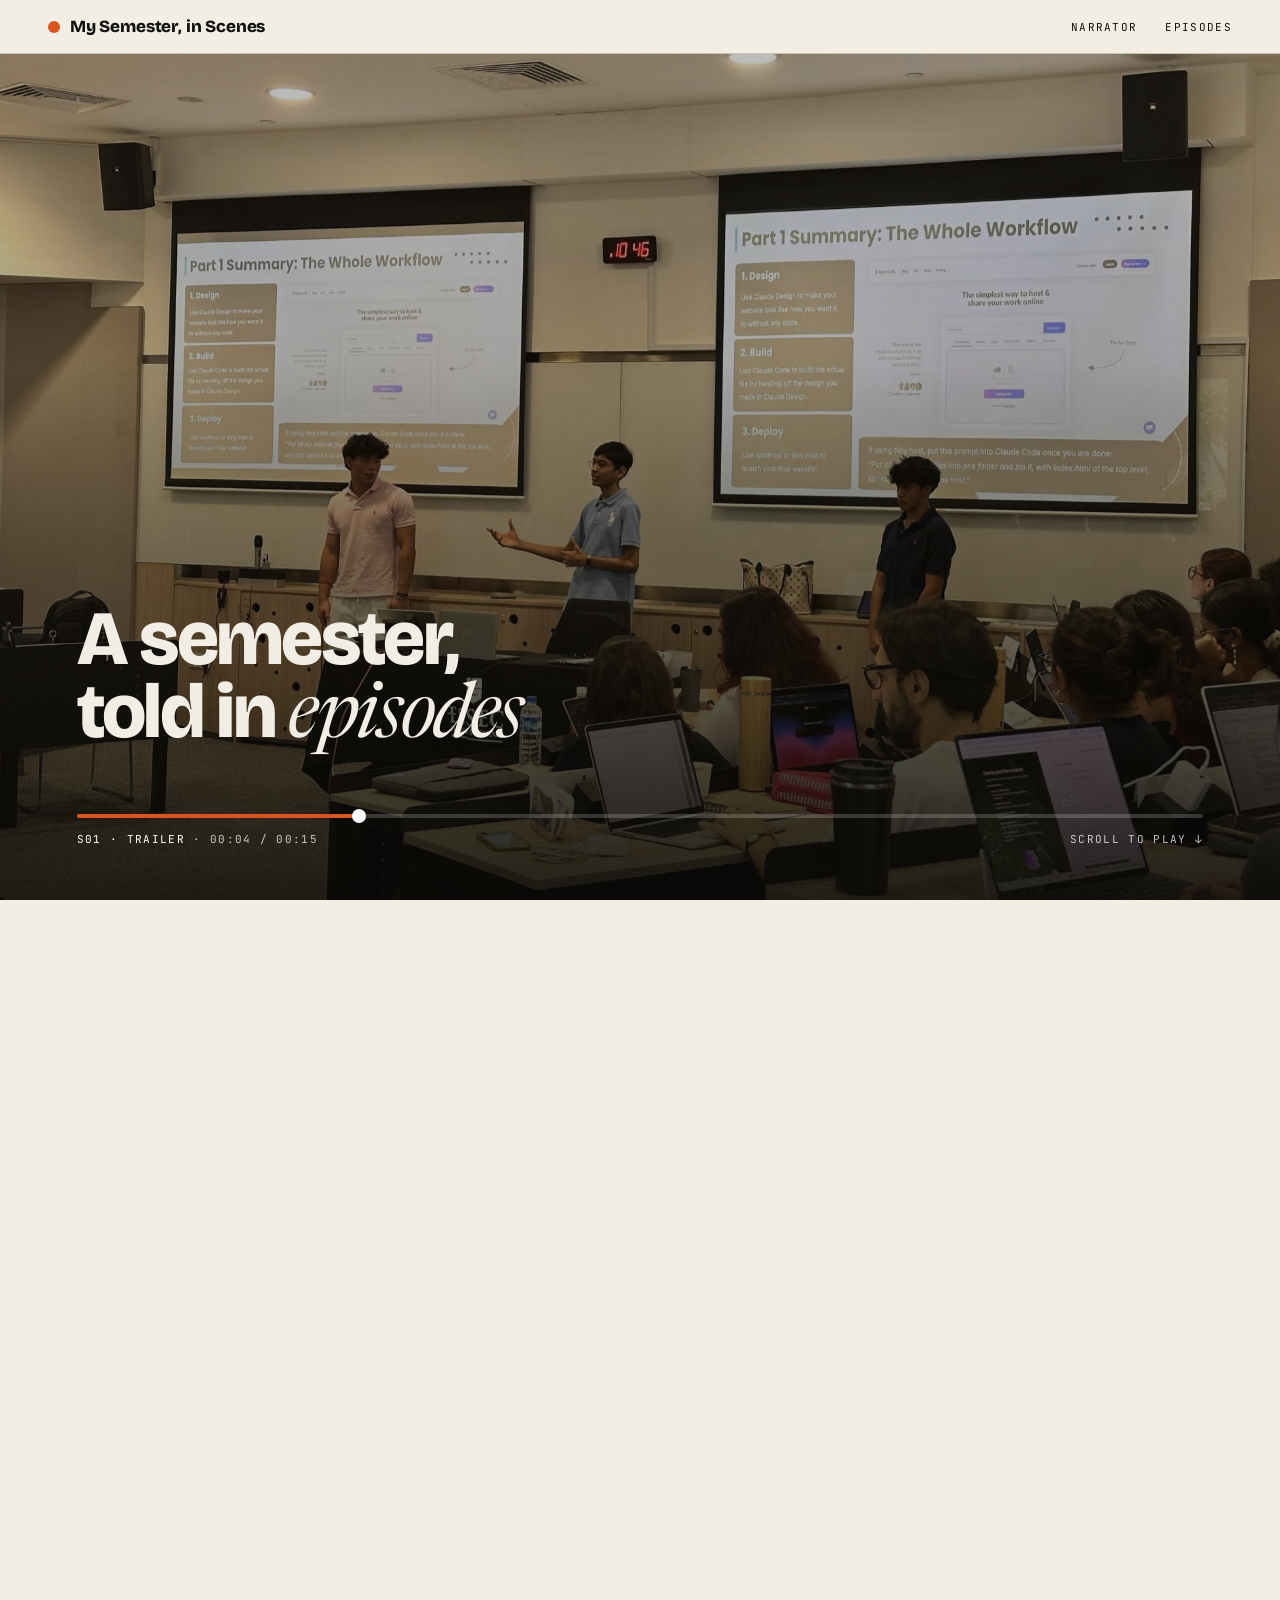
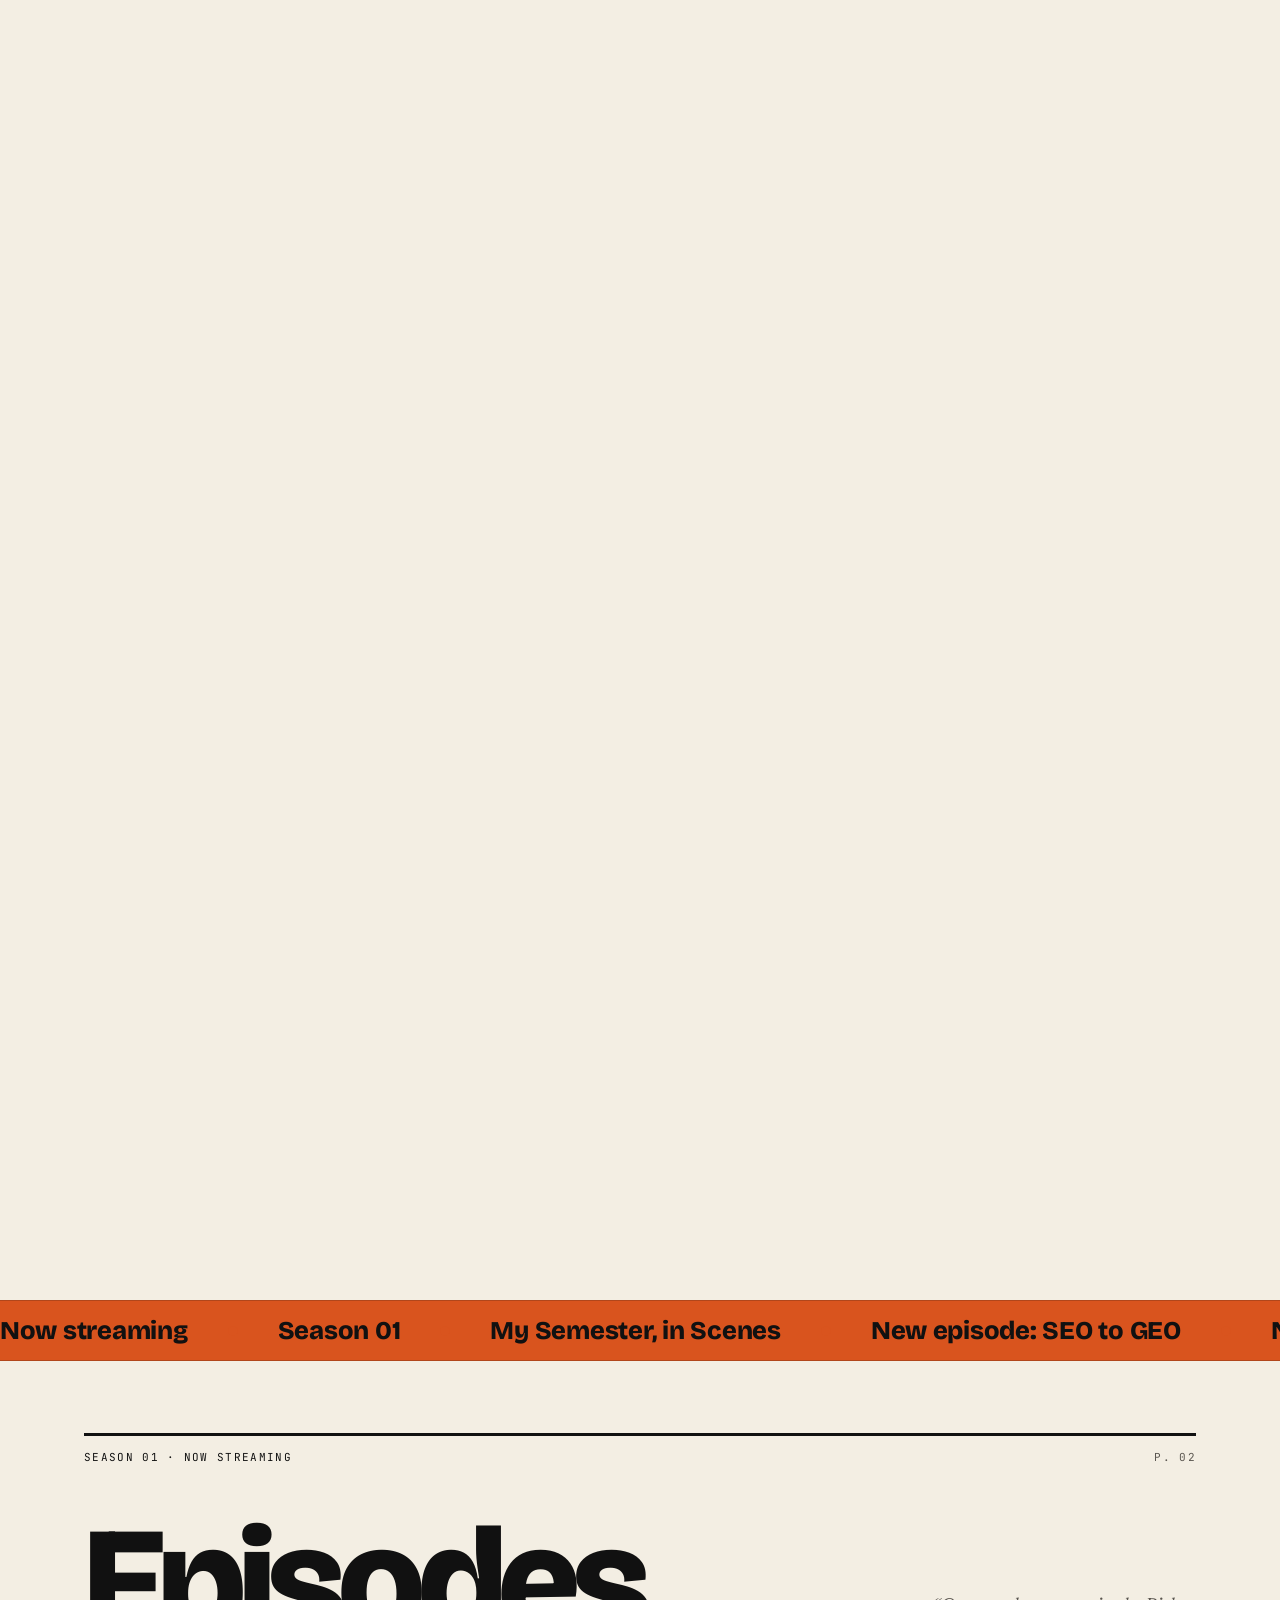
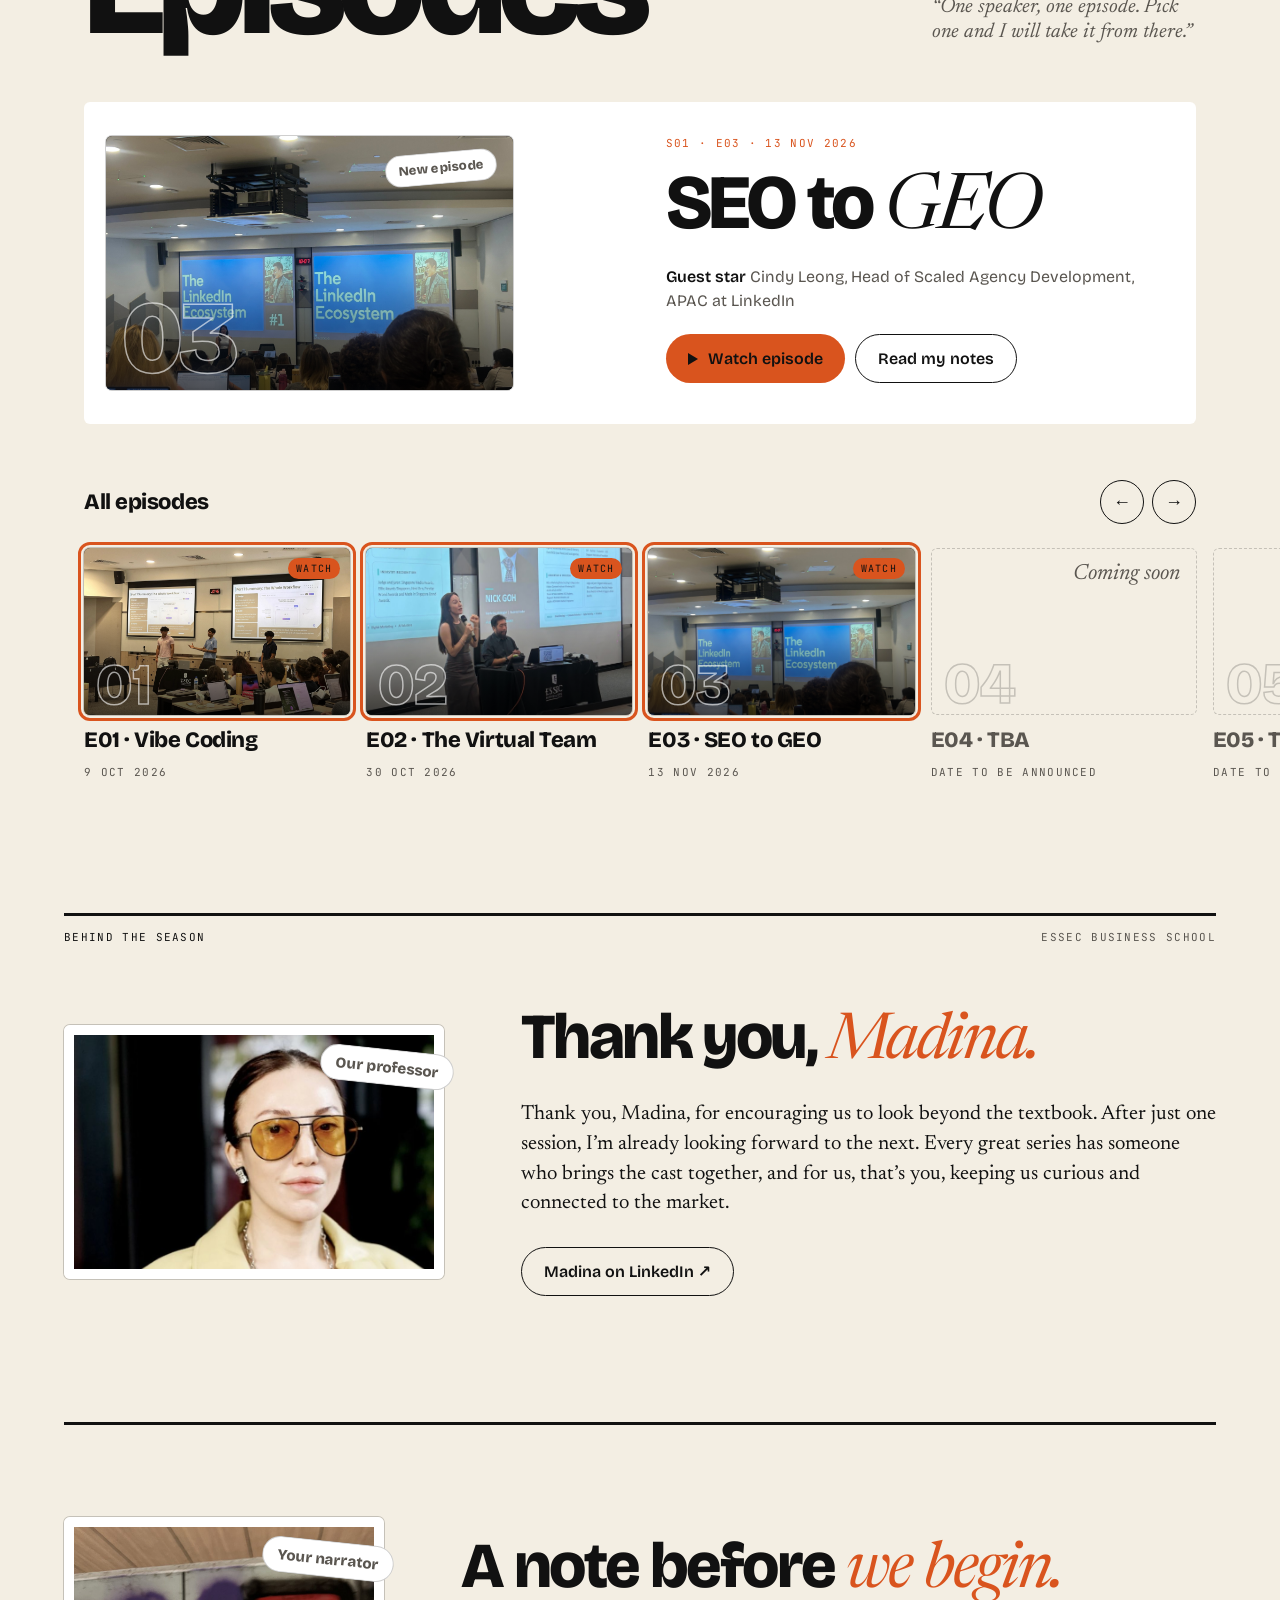
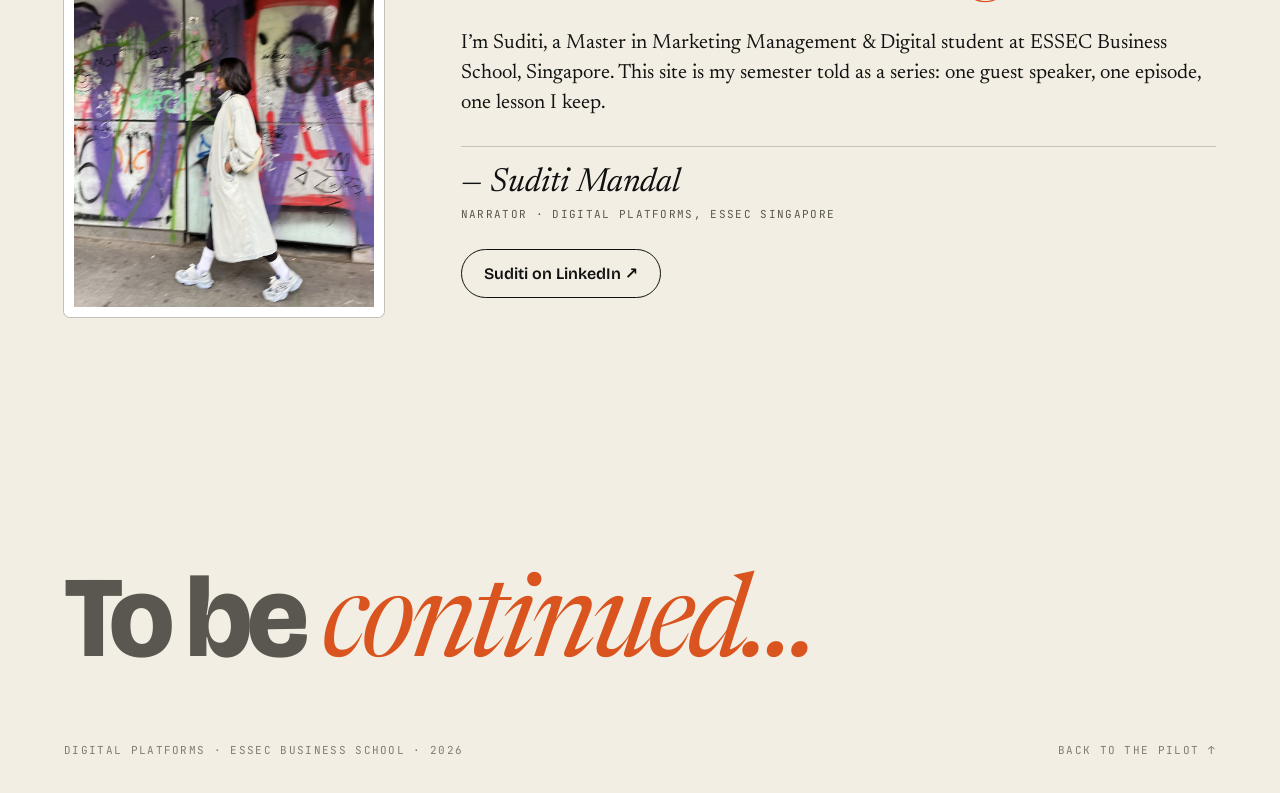
==== commit 834e6b84: "Add Episode 03: SEO to GEO, with Cindy Leong from LinkedIn New episode page covering the LinkedIn gu" ====
--- a/index.html
+++ b/index.html
@@ -62,8 +62,8 @@
   <!-- ===== TICKER ===== -->
   <div class="ticker" aria-hidden="true">
     <div class="ticker-track" data-ticker>
-      <span>Now streaming</span><span>Season 01</span><span>My Semester, in Scenes</span><span>New episode: The Virtual Team</span>
-      <span>Now streaming</span><span>Season 01</span><span>My Semester, in Scenes</span><span>New episode: The Virtual Team</span>
+      <span>Now streaming</span><span>Season 01</span><span>My Semester, in Scenes</span><span>New episode: SEO to GEO</span>
+      <span>Now streaming</span><span>Season 01</span><span>My Semester, in Scenes</span><span>New episode: SEO to GEO</span>
     </div>
   </div>
 
@@ -80,18 +80,18 @@
 
       <!-- Featured episode: point it at the newest episode file. -->
       <article class="feature" data-reveal>
-        <a class="thumb" href="episode-02-virtual-team.html">
-          <img src="assets/ep02-group-photo.jpg" alt="Episode 02: our class with Nick Goh" width="1600" height="1200" loading="lazy" style="object-position:50% 62%">
-          <span class="thumb-num" aria-hidden="true">02</span>
+        <a class="thumb" href="episode-03-seo-to-geo.html">
+          <img src="assets/ep03-key-art.jpg" alt="Episode 03 key art" width="2576" height="1932" loading="lazy">
+          <span class="thumb-num" aria-hidden="true">03</span>
           <span class="feature-badge">New episode</span>
         </a>
         <div class="feature-copy">
-          <span class="mono feature-kicker">S01 · E02 · 30 Oct 2026</span>
-          <h3>The Virtual <span class="it">Team</span></h3>
-          <p class="credits"><strong>Guest</strong> Nick Goh, CEO of INSPIRO Consulting and CMO of Yellow Pages Singapore</p>
+          <span class="mono feature-kicker">S01 · E03 · 13 Nov 2026</span>
+          <h3>SEO to <span class="it">GEO</span></h3>
+          <p class="credits"><strong>Guest star</strong> Cindy Leong, Head of Scaled Agency Development, APAC at LinkedIn</p>
           <div class="btn-row">
-            <a class="btn btn-primary" href="episode-02-virtual-team.html"><span class="play-icon"></span>Watch episode</a>
-            <a class="btn btn-outline" href="episode-02-virtual-team.html#notes">Read my notes</a>
+            <a class="btn btn-primary" href="episode-03-seo-to-geo.html"><span class="play-icon"></span>Watch episode</a>
+            <a class="btn btn-outline" href="episode-03-seo-to-geo.html#notes">Read my notes</a>
           </div>
         </div>
       </article>
@@ -116,20 +116,24 @@
         <span class="rail-name">E01 · Vibe Coding</span>
         <span class="rail-date mono">9 Oct 2026</span>
       </a>
-      <a class="rail-item" href="episode-02-virtual-team.html">
+      <a class="rail-item" href="episode-02-the-virtual-team.html">
         <div class="thumb">
-          <img src="assets/ep02-group-photo.jpg" alt="" width="1600" height="1200" loading="lazy" style="object-position:50% 62%">
+          <img src="assets/ep02-class-photo.jpg" alt="" width="1200" height="1600" loading="lazy">
           <span class="thumb-num" aria-hidden="true">02</span>
           <span class="rail-watch mono">Watch</span>
         </div>
         <span class="rail-name">E02 · The Virtual Team</span>
         <span class="rail-date mono">30 Oct 2026</span>
       </a>
-      <div class="rail-item is-soon">
-        <div class="soon-box"><span class="it">Coming soon</span><span class="thumb-num" aria-hidden="true">03</span></div>
-        <span class="rail-name">E03 · TBA</span>
-        <span class="rail-date mono">Date to be announced</span>
-      </div>
+      <a class="rail-item" href="episode-03-seo-to-geo.html">
+        <div class="thumb">
+          <img src="assets/ep03-key-art.jpg" alt="" width="2576" height="1932" loading="lazy">
+          <span class="thumb-num" aria-hidden="true">03</span>
+          <span class="rail-watch mono">Watch</span>
+        </div>
+        <span class="rail-name">E03 · SEO to GEO</span>
+        <span class="rail-date mono">13 Nov 2026</span>
+      </a>
       <div class="rail-item is-soon">
         <div class="soon-box"><span class="it">Coming soon</span><span class="thumb-num" aria-hidden="true">04</span></div>
         <span class="rail-name">E04 · TBA</span>
--- a/css/styles.css
+++ b/css/styles.css
@@ -203,14 +203,11 @@
   color: var(--acc);
 }
 
-/* The trailer hero is a photo/video with a dark gradient over it, not
-   the page ground, so its text stays light on every palette. */
-html[data-palette="cream-ink"] .hero-title,
+/* The hero captions sit on the photo with a dark gradient over it, so
+   they stay light. The title and season lines above the photo sit on
+   the cream page itself, so they keep the normal ink and muted colours. */
 html[data-palette="cream-ink"] .hero-caps {
   color: #f2eee6;
-}
-html[data-palette="cream-ink"] .hero-meta {
-  color: rgba(242, 238, 230, .75);
 }
 
 html[data-palette="cream-ink"] .next-fill,
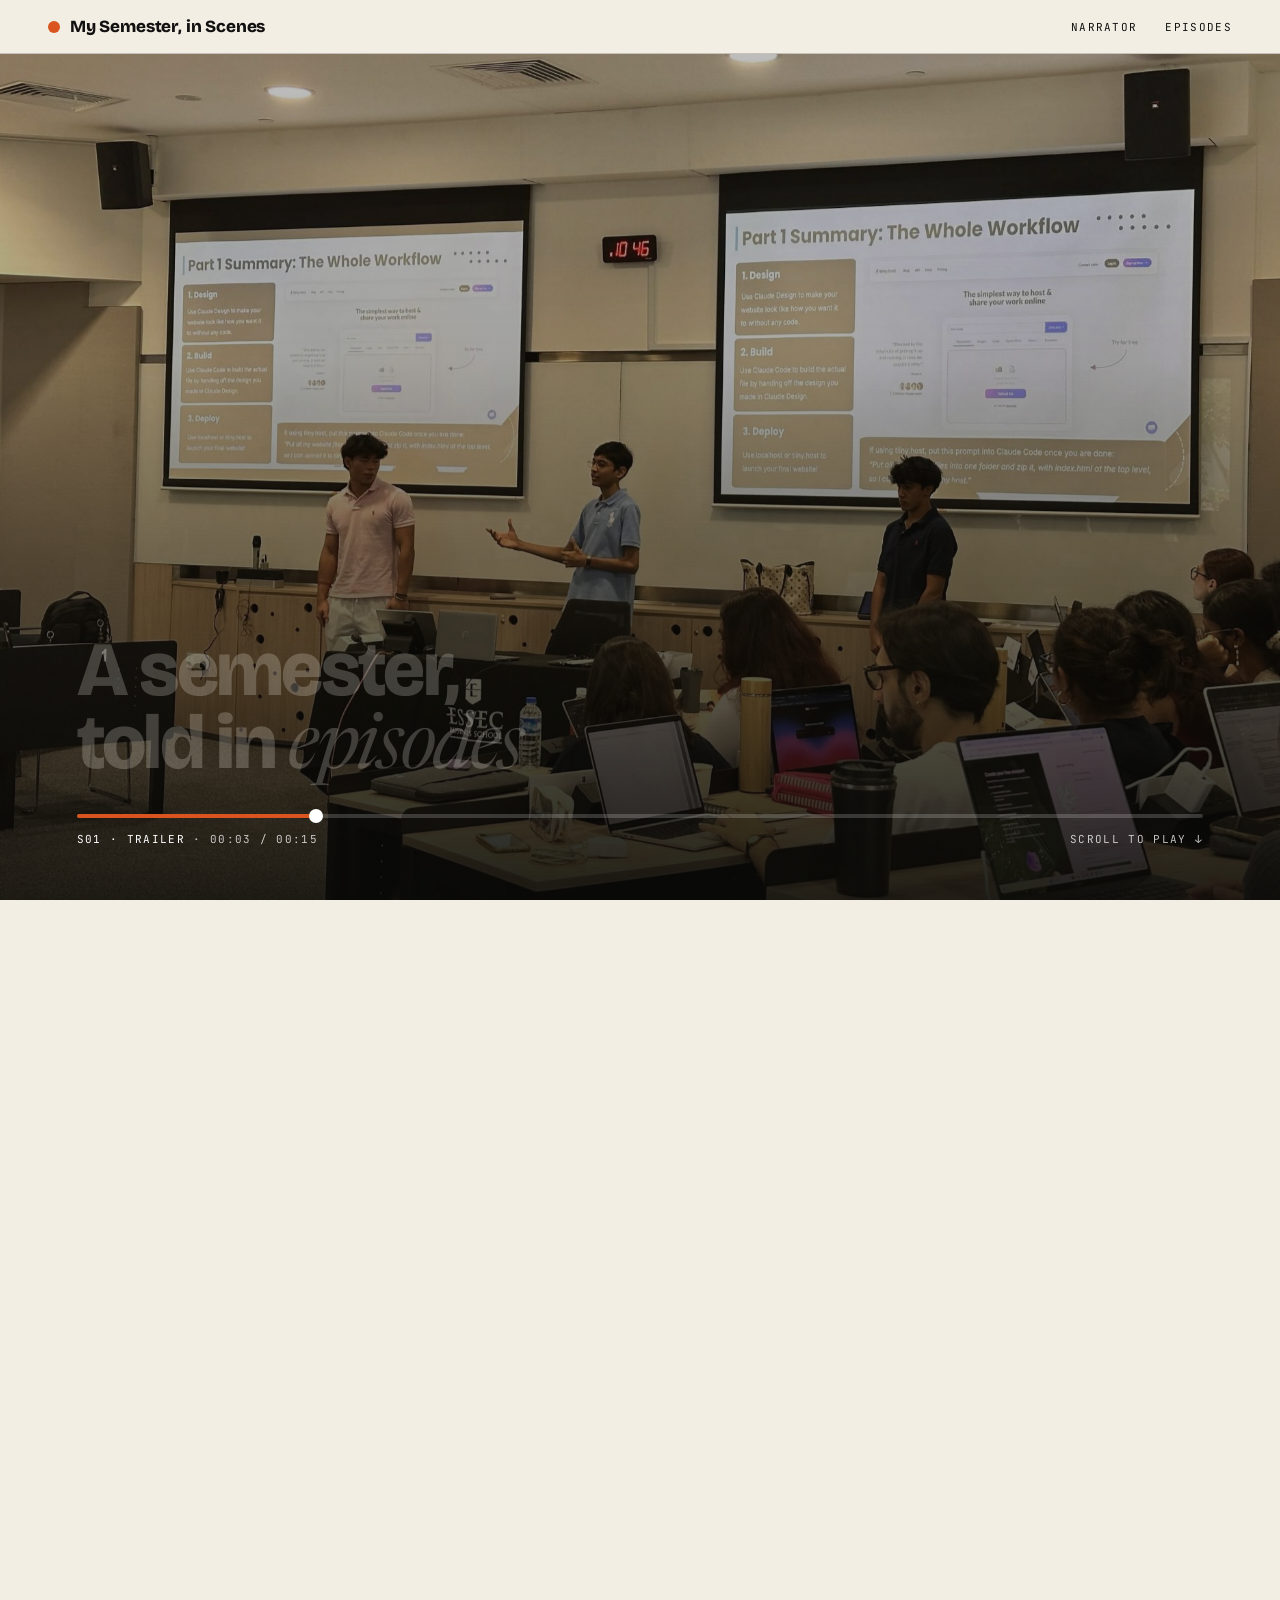
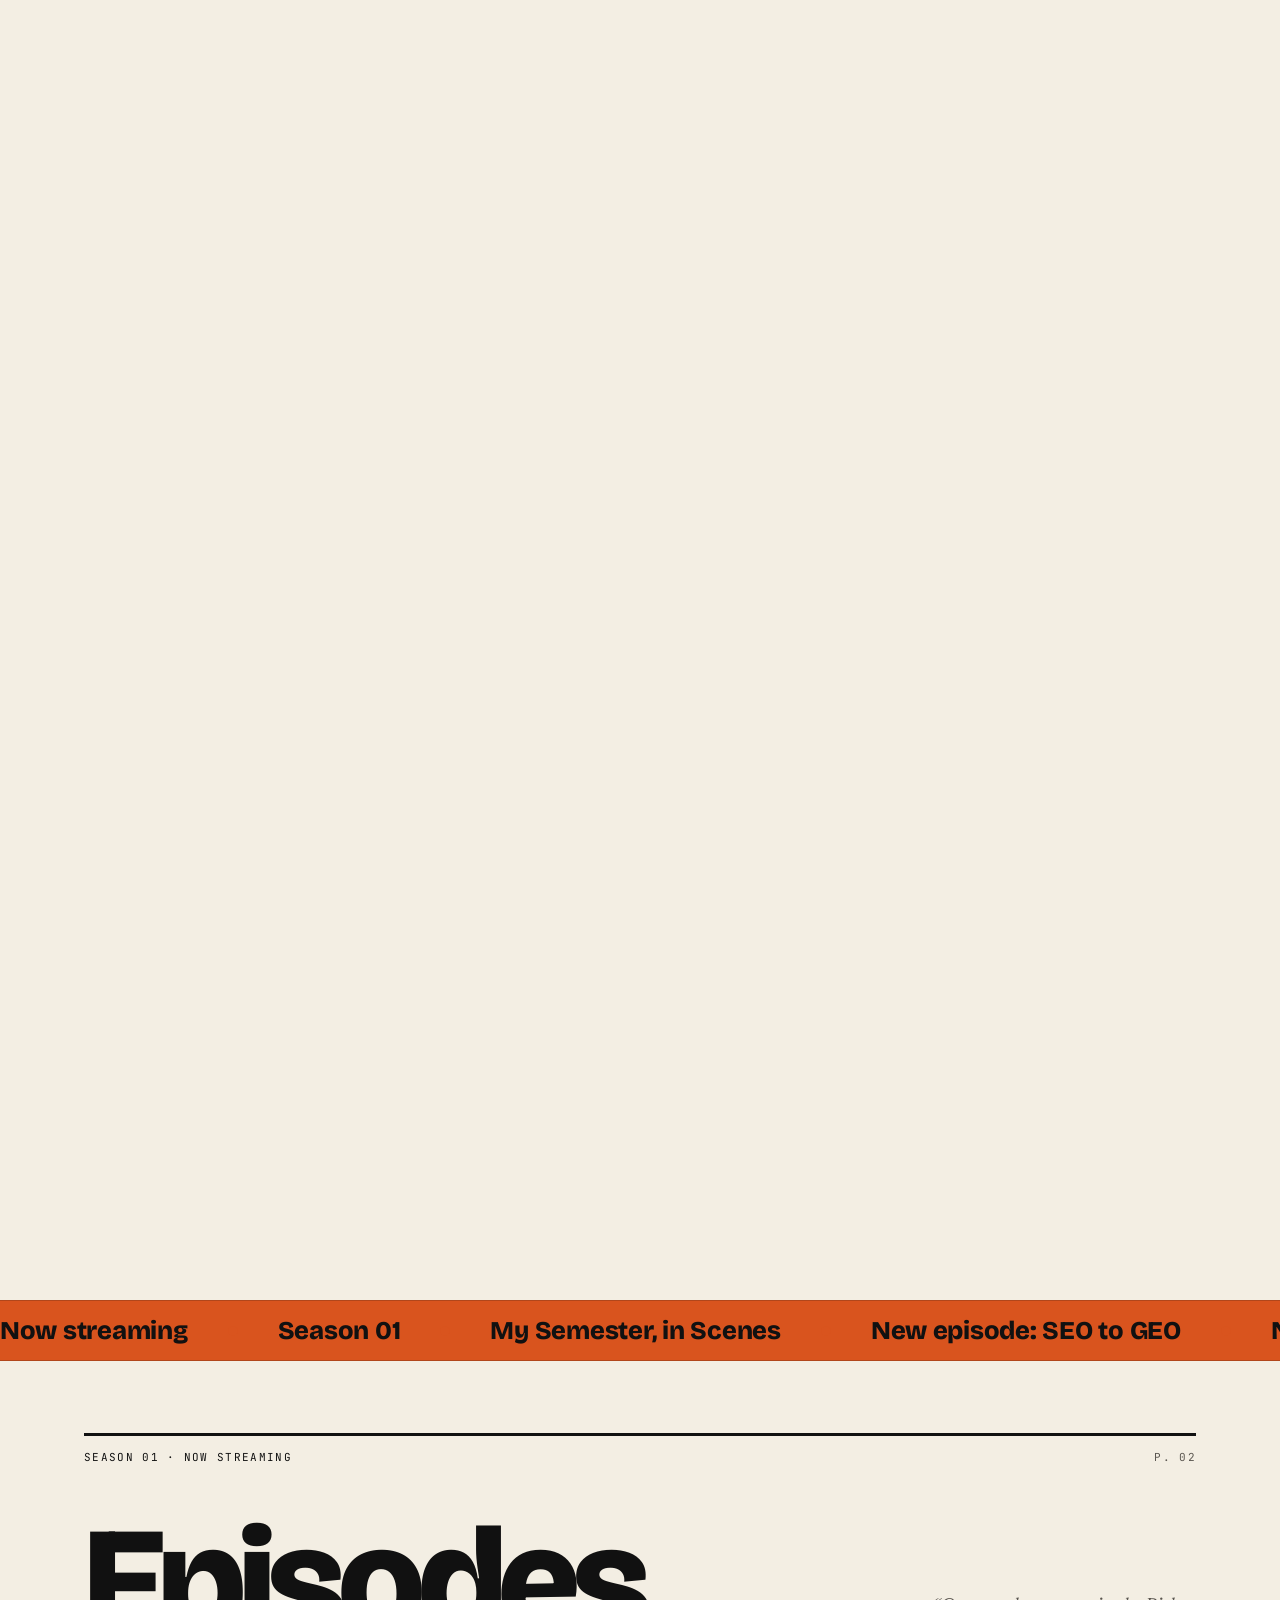
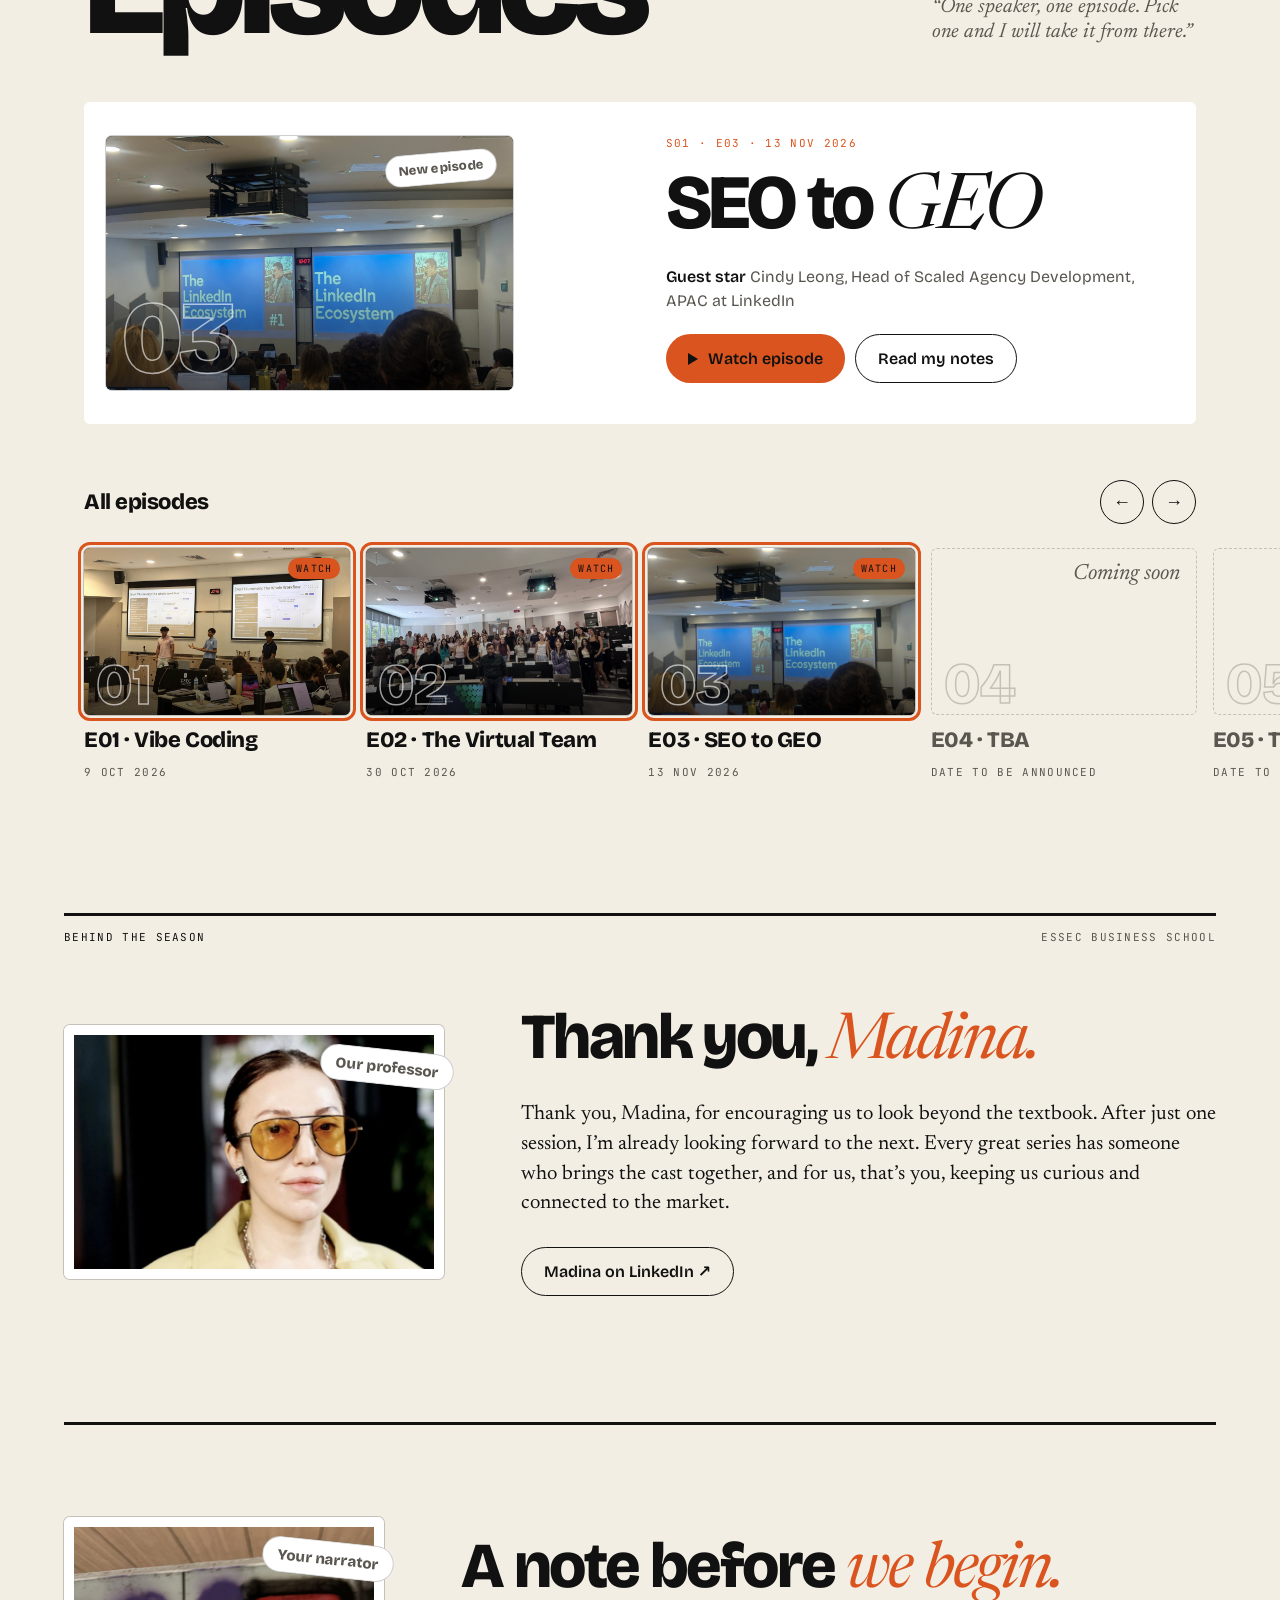
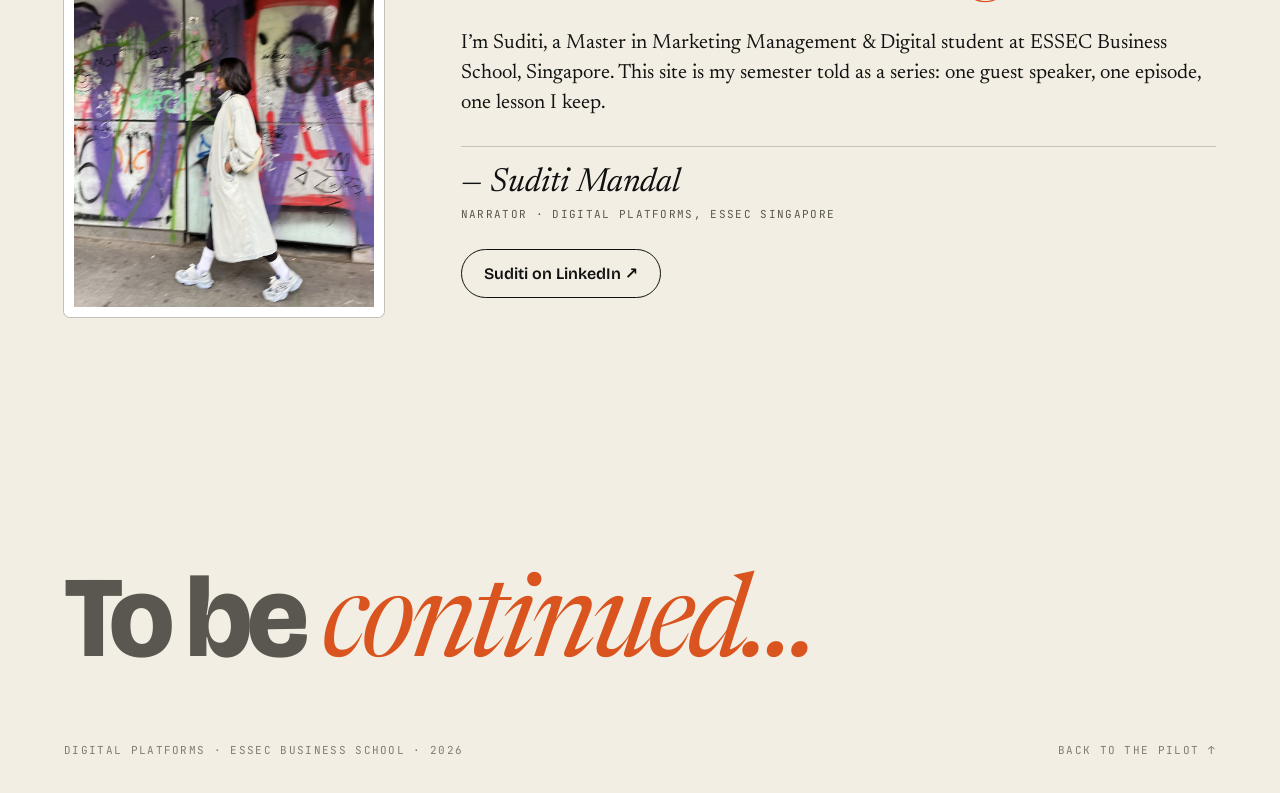
==== commit d8c8fe17: "Merge main into episode-03-build, keep main's newer Episode 02 Main had moved on since this branch w" ====
--- a/index.html
+++ b/index.html
@@ -116,9 +116,9 @@
         <span class="rail-name">E01 · Vibe Coding</span>
         <span class="rail-date mono">9 Oct 2026</span>
       </a>
-      <a class="rail-item" href="episode-02-the-virtual-team.html">
+      <a class="rail-item" href="episode-02-virtual-team.html">
         <div class="thumb">
-          <img src="assets/ep02-class-photo.jpg" alt="" width="1200" height="1600" loading="lazy">
+          <img src="assets/ep02-group-photo.jpg" alt="" width="1600" height="1200" loading="lazy" style="object-position:50% 62%">
           <span class="thumb-num" aria-hidden="true">02</span>
           <span class="rail-watch mono">Watch</span>
         </div>
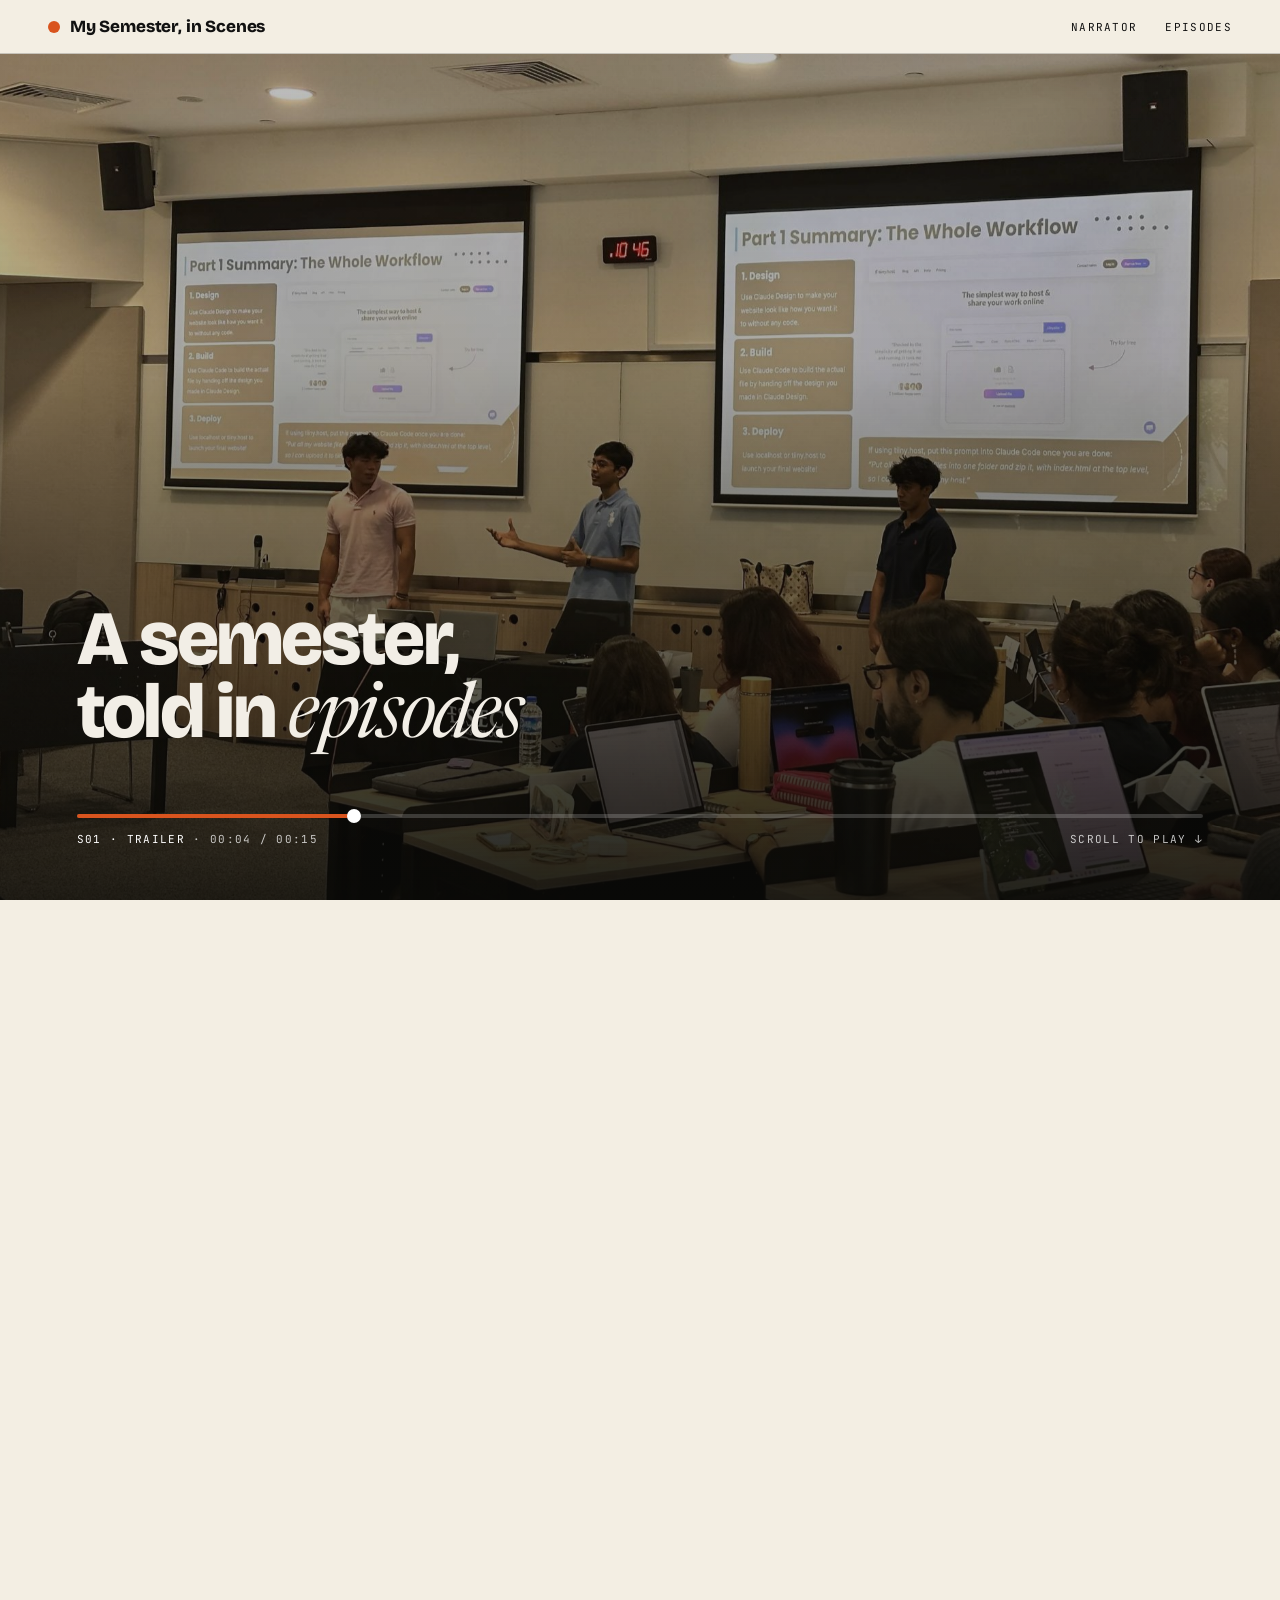
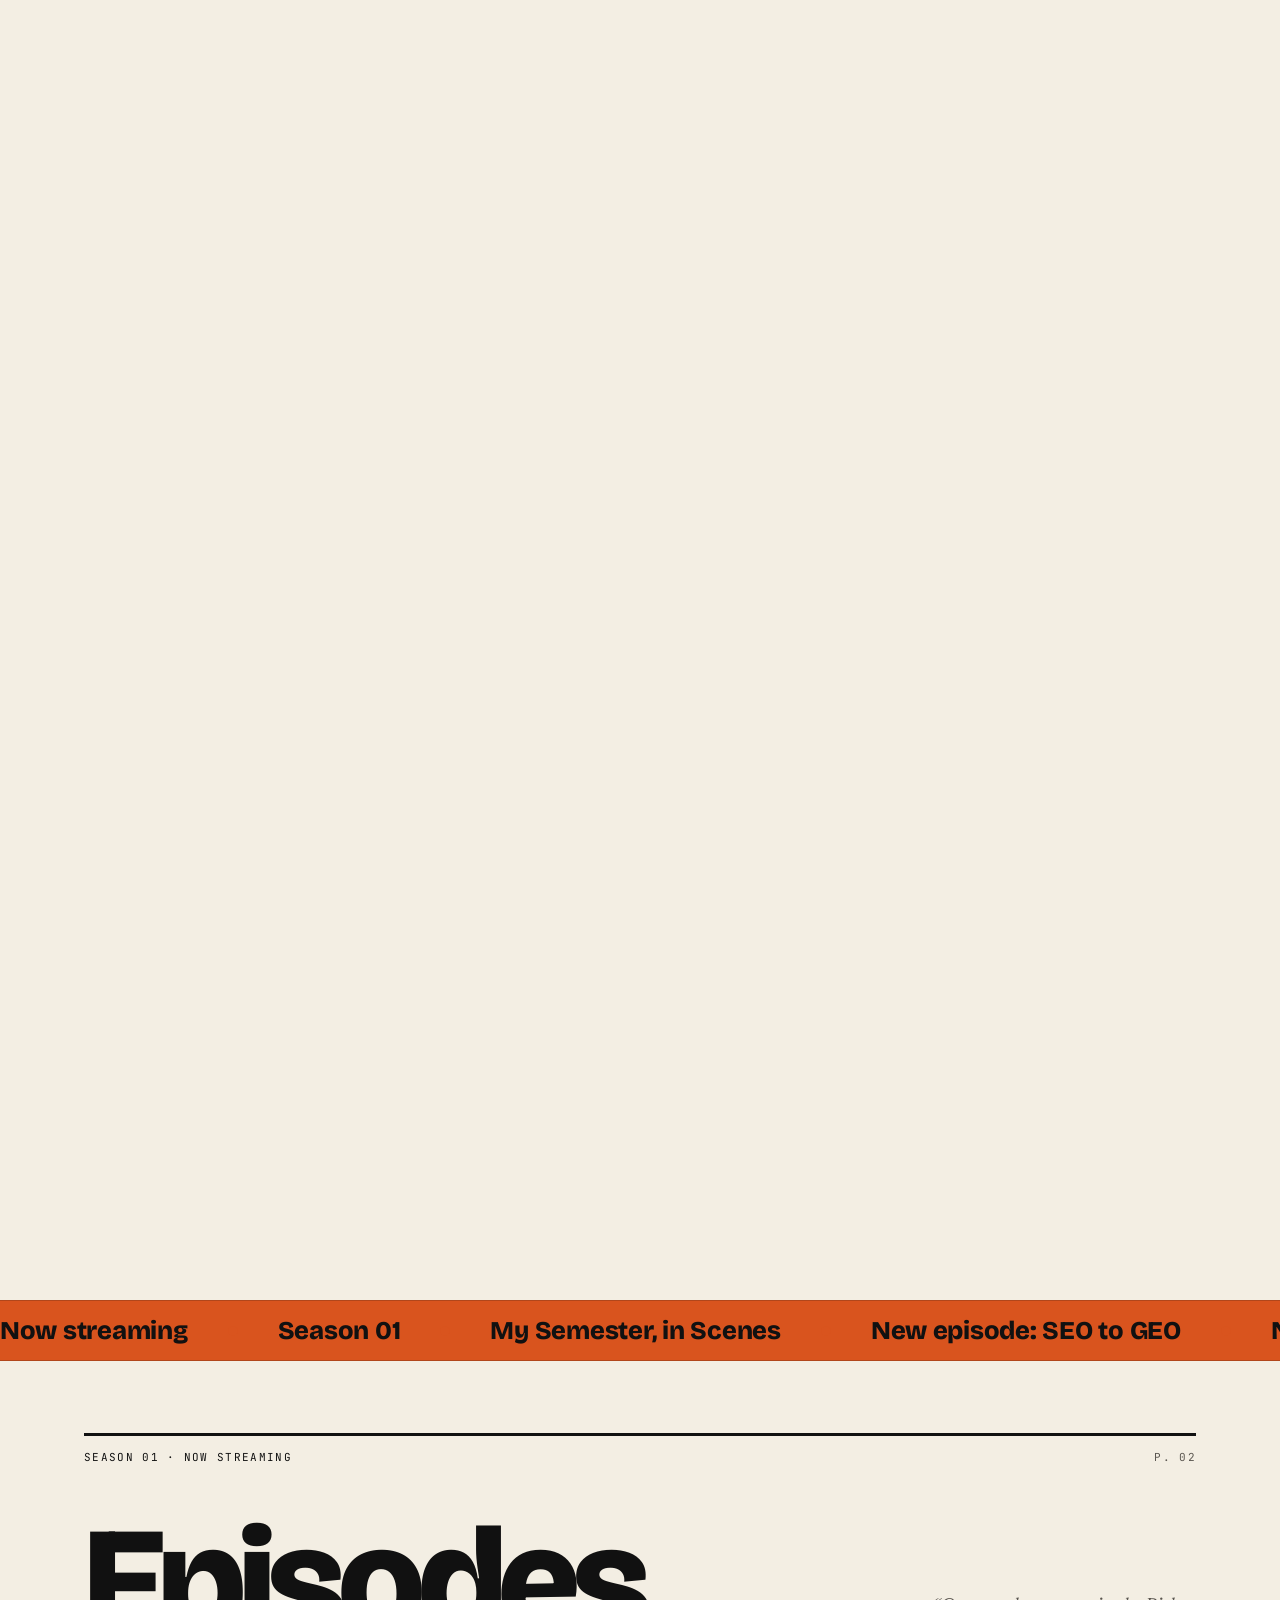
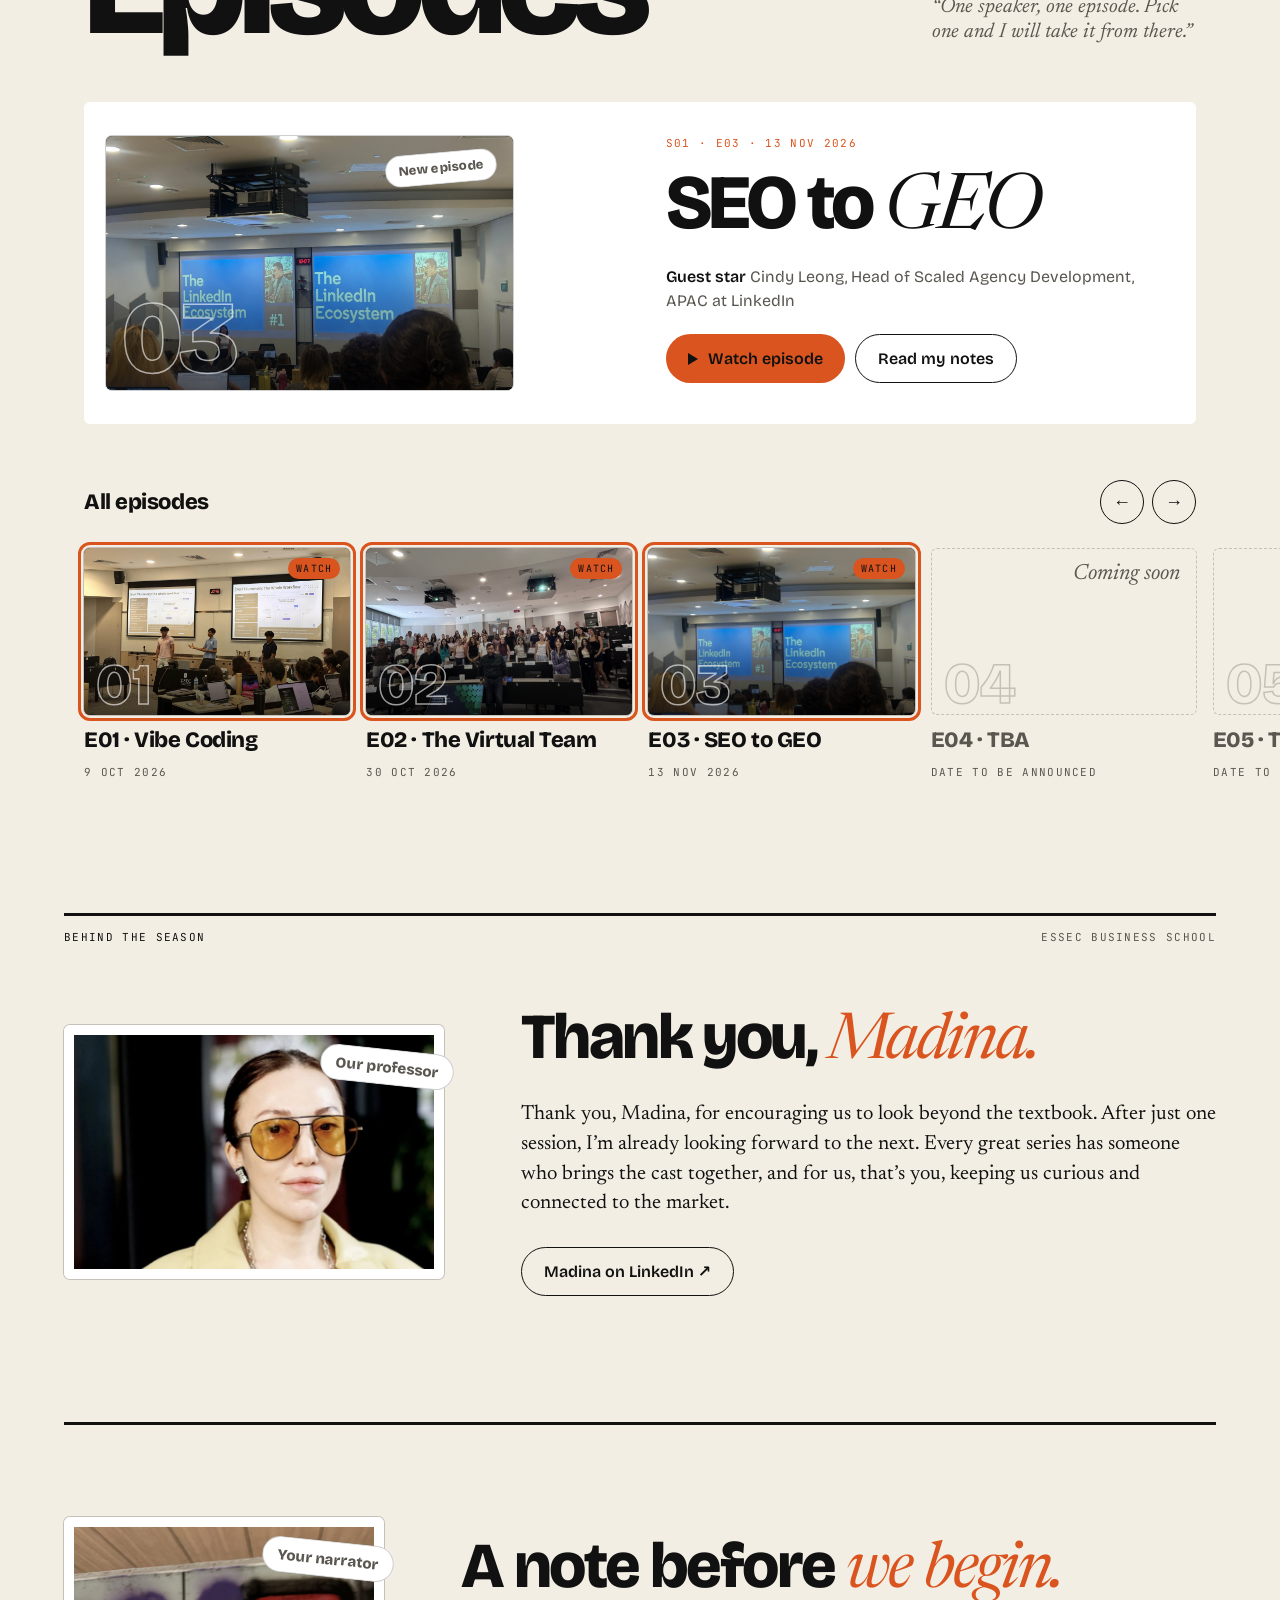
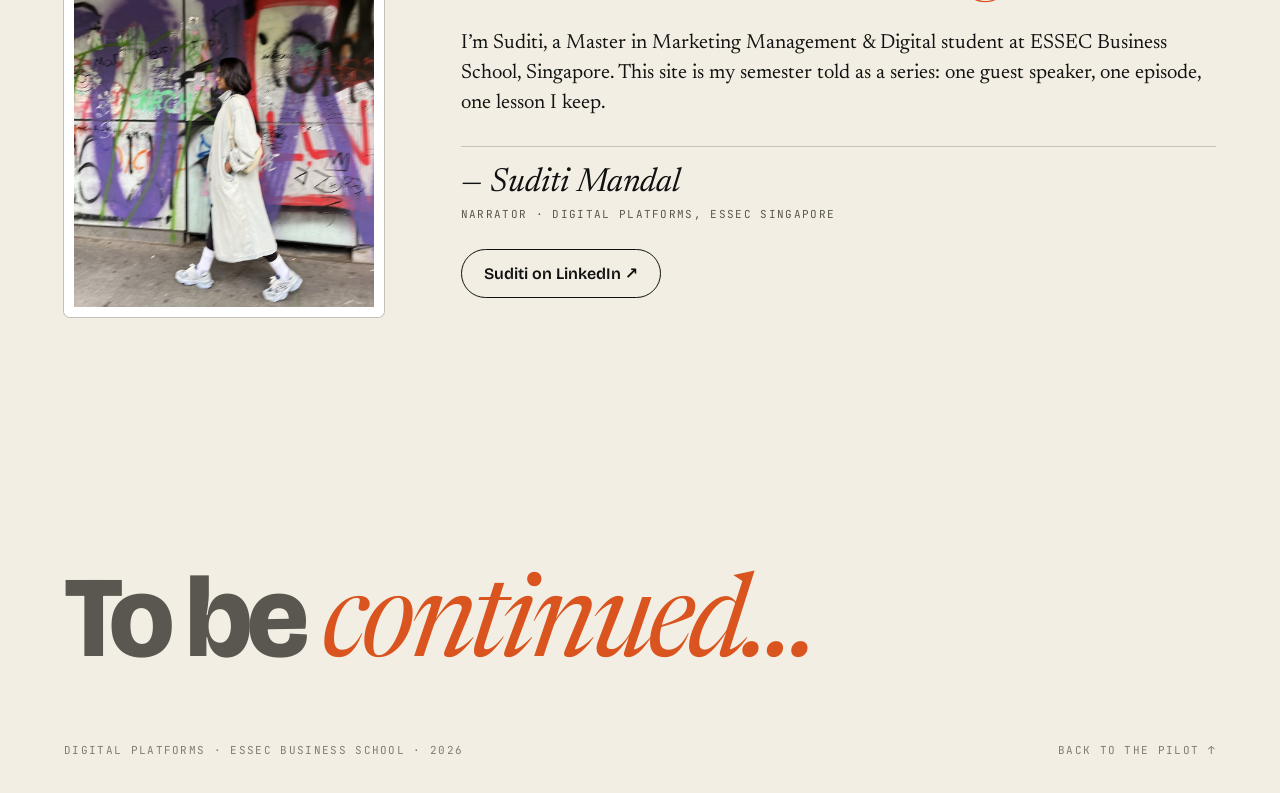
==== commit fe39ccb0: "Add Google Analytics tag to every page Adds the Google tag (container GTM-PC9T9P36) right after <hea" ====
--- a/index.html
+++ b/index.html
@@ -1,6 +1,13 @@
 <!DOCTYPE html>
 <html lang="en" data-palette="cream-ink" data-reveal-style="rise">
 <head>
+<!-- Google tag (gtag.js) -->
+<script async src="https://www.googletagmanager.com/gtm.js?id=GTM-PC9T9P36"></script>
+<script>
+  window.dataLayer = window.dataLayer || [];
+  function gtag(){dataLayer.push(arguments);}
+  gtag('js', new Date());
+</script>
 <meta charset="utf-8">
 <meta name="viewport" content="width=device-width, initial-scale=1">
 <title>My Semester, in Scenes</title>
--- a/css/home.css
+++ b/css/home.css
@@ -11,15 +11,9 @@
    timeline. Set the length with style="--hero-len:500vh". */
 
 .hero { position: relative; height: var(--hero-len, 500vh); }
-.hero-stage {
-  position: sticky; top: 0; height: 100vh; height: 100svh; overflow: hidden;
-  /* The framed photo only covers part of this area until the user scrolls
-     (clip-path grows it to full screen). Behind that frame used to be the
-     page background, which was dark under Midnight Reel so the light hero
-     title read fine by coincidence. Cream-ink's page background is light,
-     so pin this stage's own backdrop dark on every palette. */
-  background: #15140f;
-}
+/* No background of its own: the title sits on the page colour and uses the
+   page's ink colour (see the cream-ink notes in styles.css). */
+.hero-stage { position: sticky; top: 0; height: 100vh; height: 100svh; overflow: hidden; }
 
 .hero-title {
   position: absolute; left: clamp(16px, 4vw, 48px); right: clamp(16px, 4vw, 48px); top: 76px;
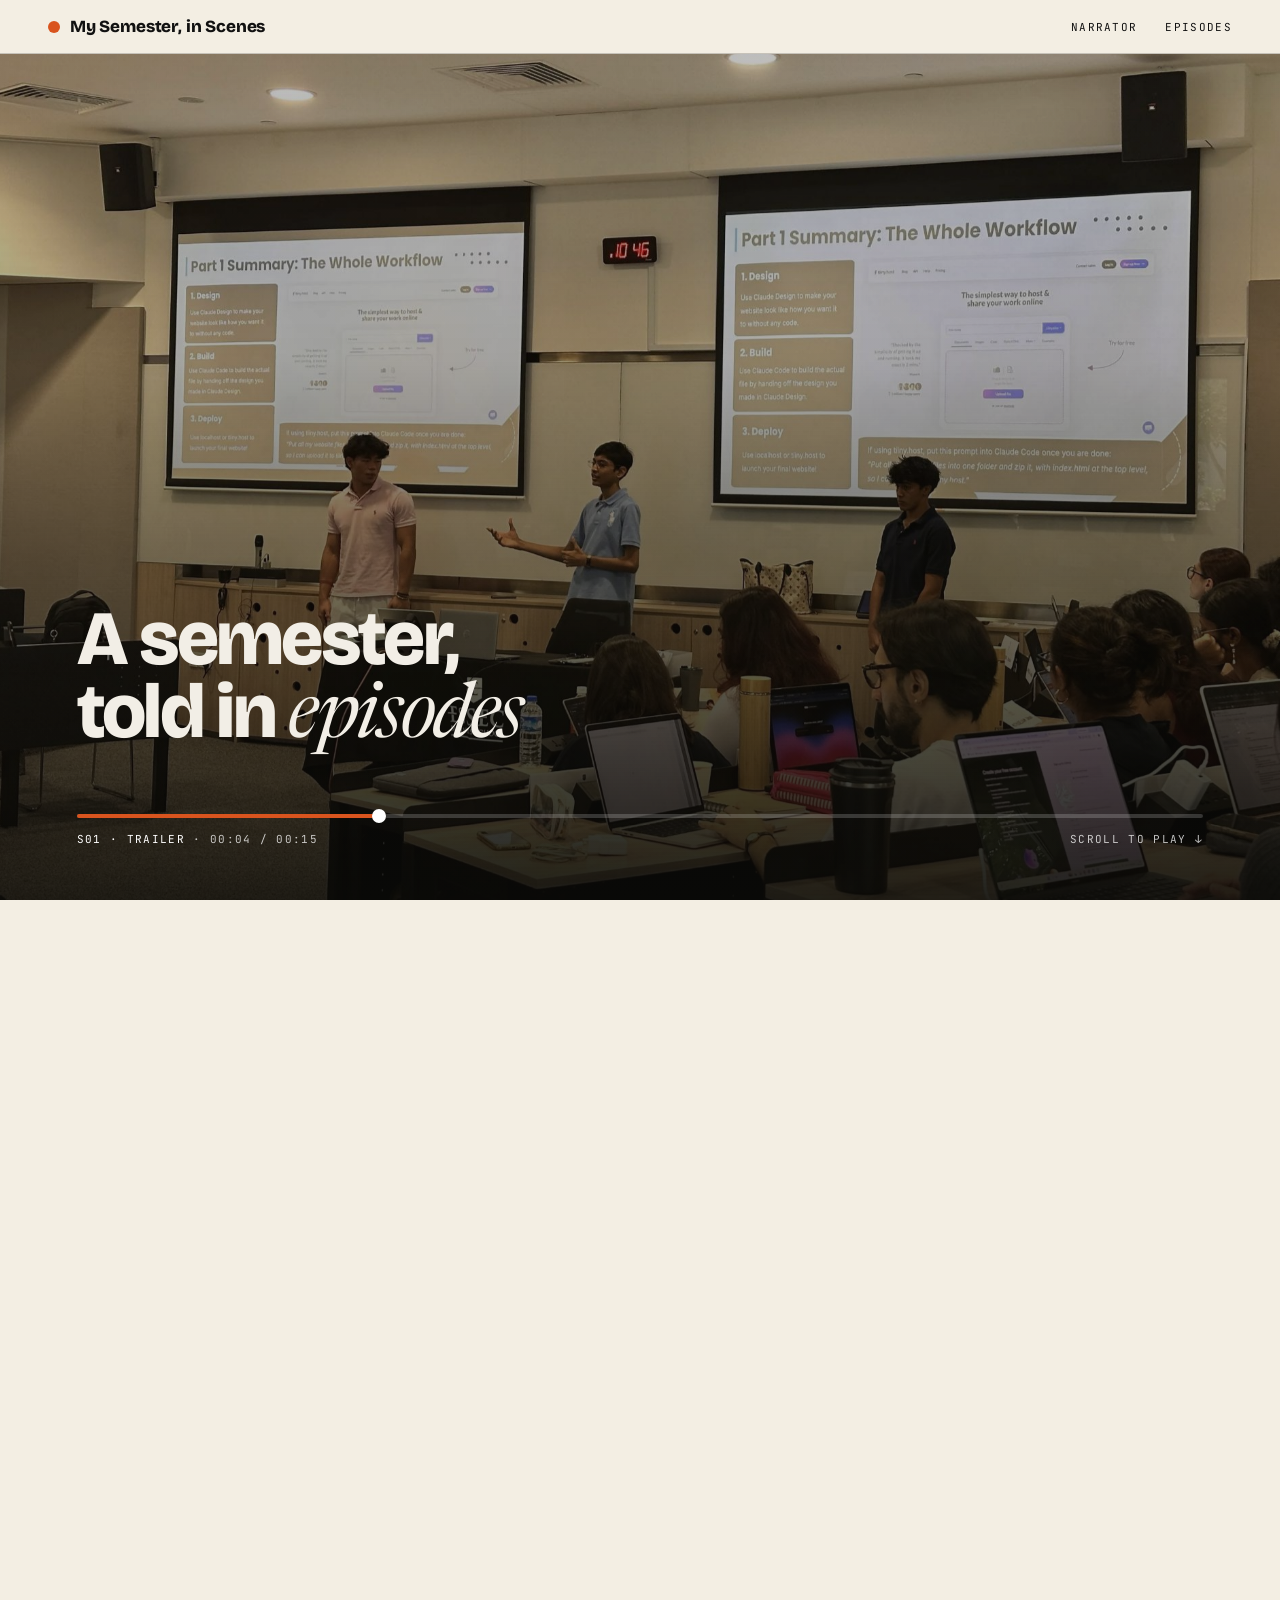
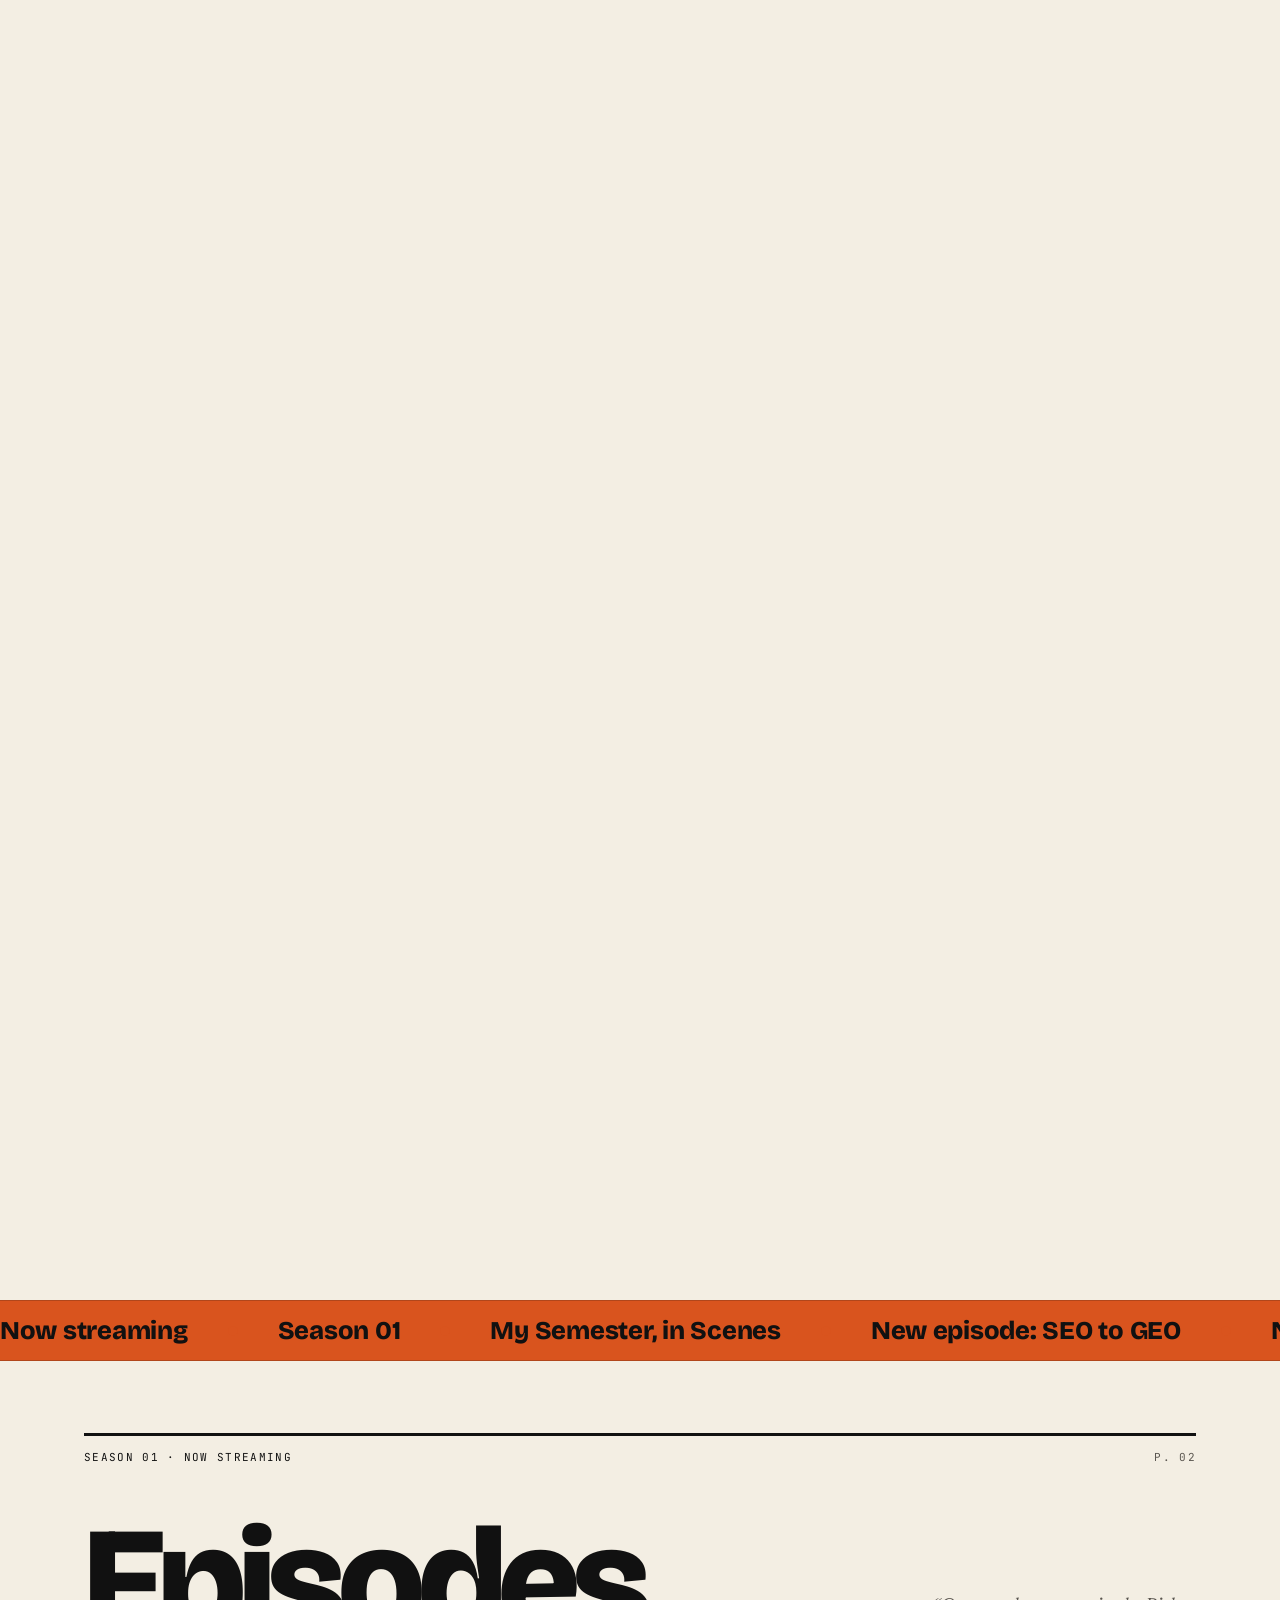
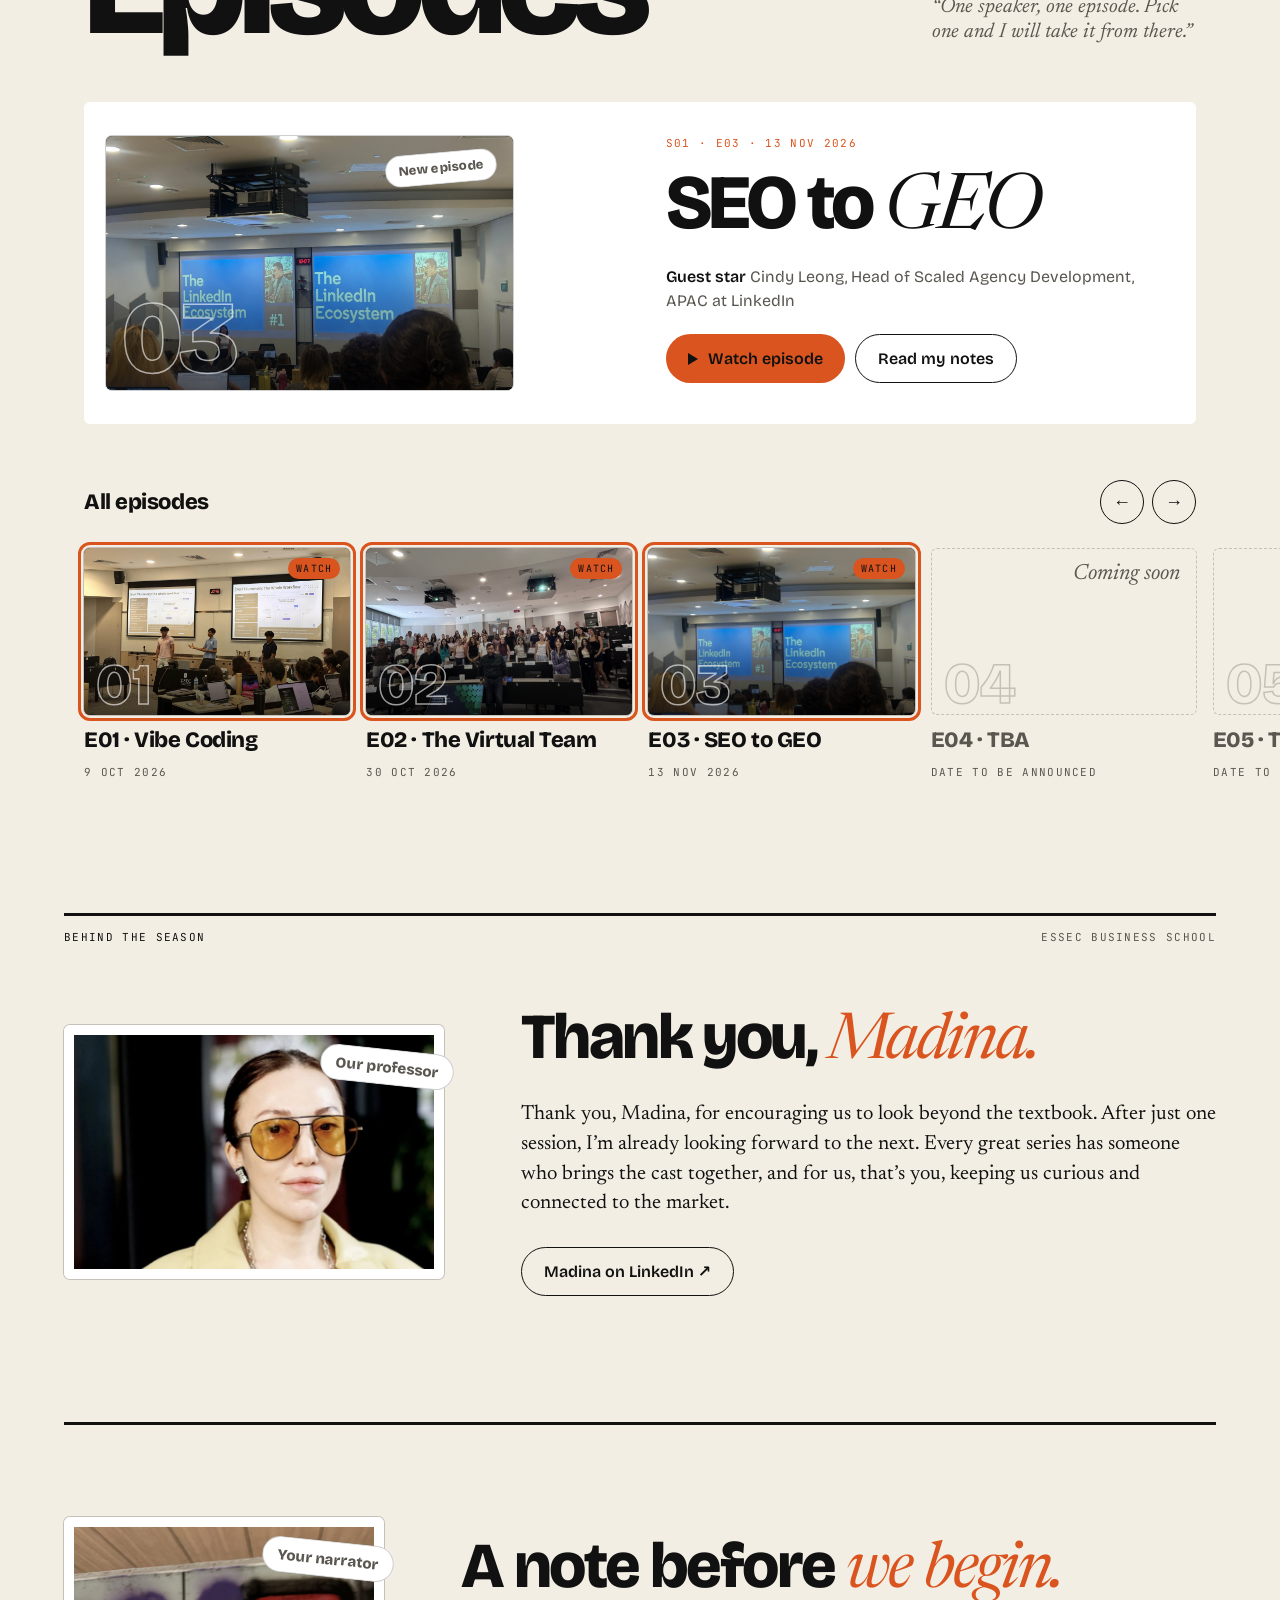
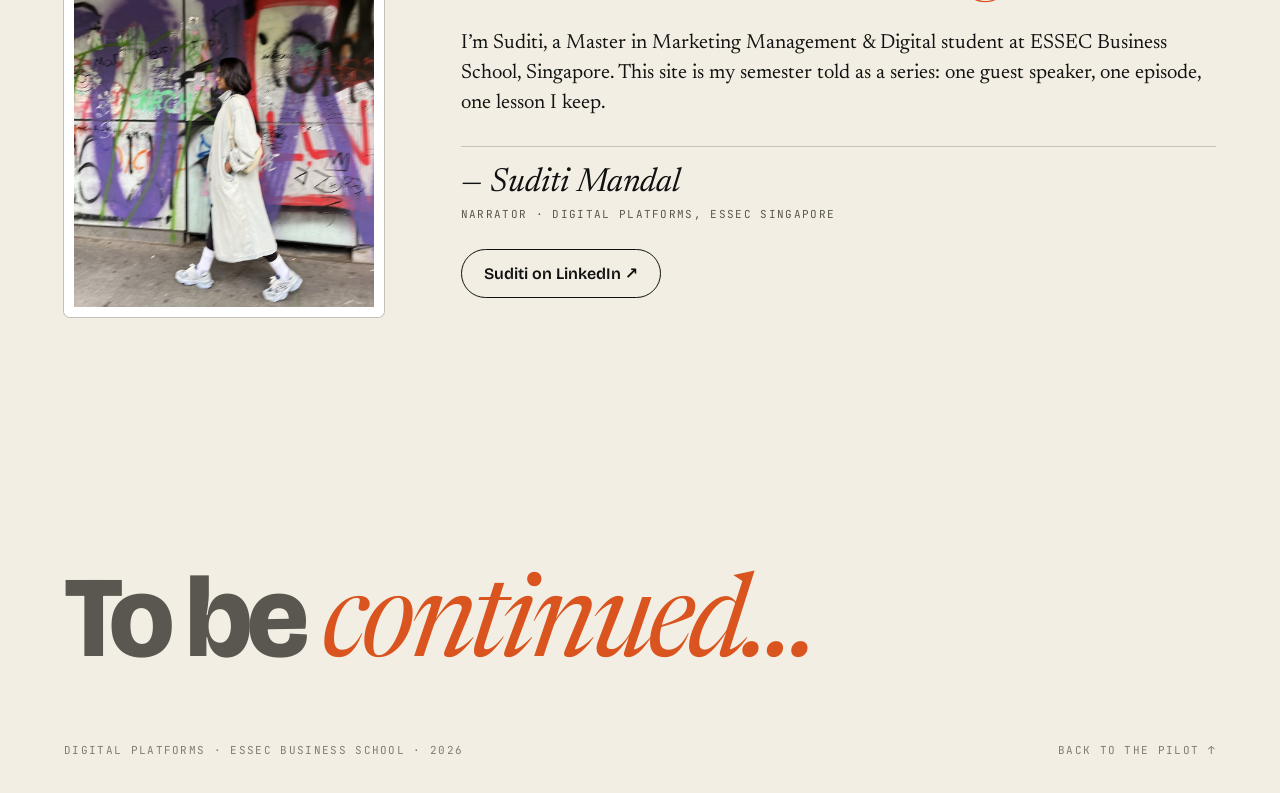
==== commit 9f66660c: "Fix Google Analytics tag: use the correct Measurement ID The Tag Manager container (GTM-PC9T9P36) wa" ====
--- a/index.html
+++ b/index.html
@@ -2,11 +2,12 @@
 <html lang="en" data-palette="cream-ink" data-reveal-style="rise">
 <head>
 <!-- Google tag (gtag.js) -->
-<script async src="https://www.googletagmanager.com/gtm.js?id=GTM-PC9T9P36"></script>
+<script async src="https://www.googletagmanager.com/gtag/js?id=G-P59XPLMCXL"></script>
 <script>
   window.dataLayer = window.dataLayer || [];
   function gtag(){dataLayer.push(arguments);}
   gtag('js', new Date());
+  gtag('config', 'G-P59XPLMCXL');
 </script>
 <meta charset="utf-8">
 <meta name="viewport" content="width=device-width, initial-scale=1">
